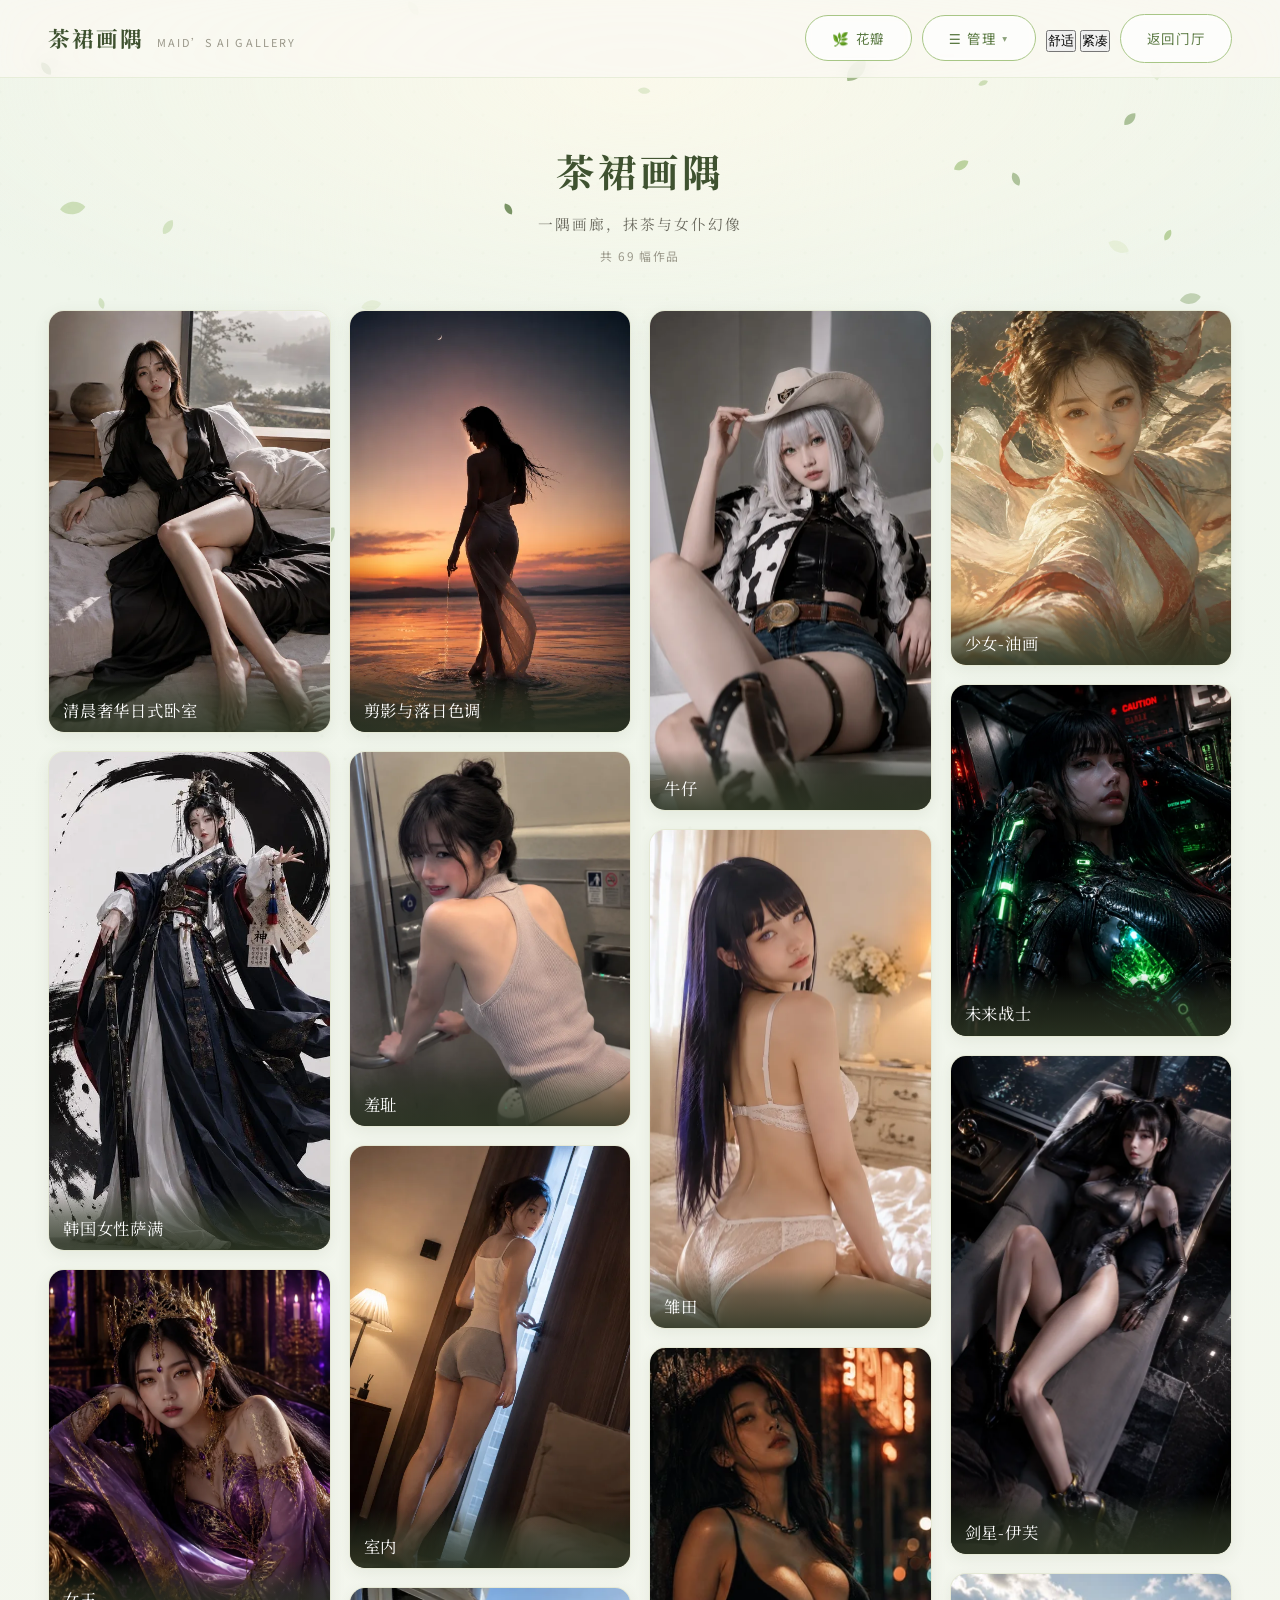
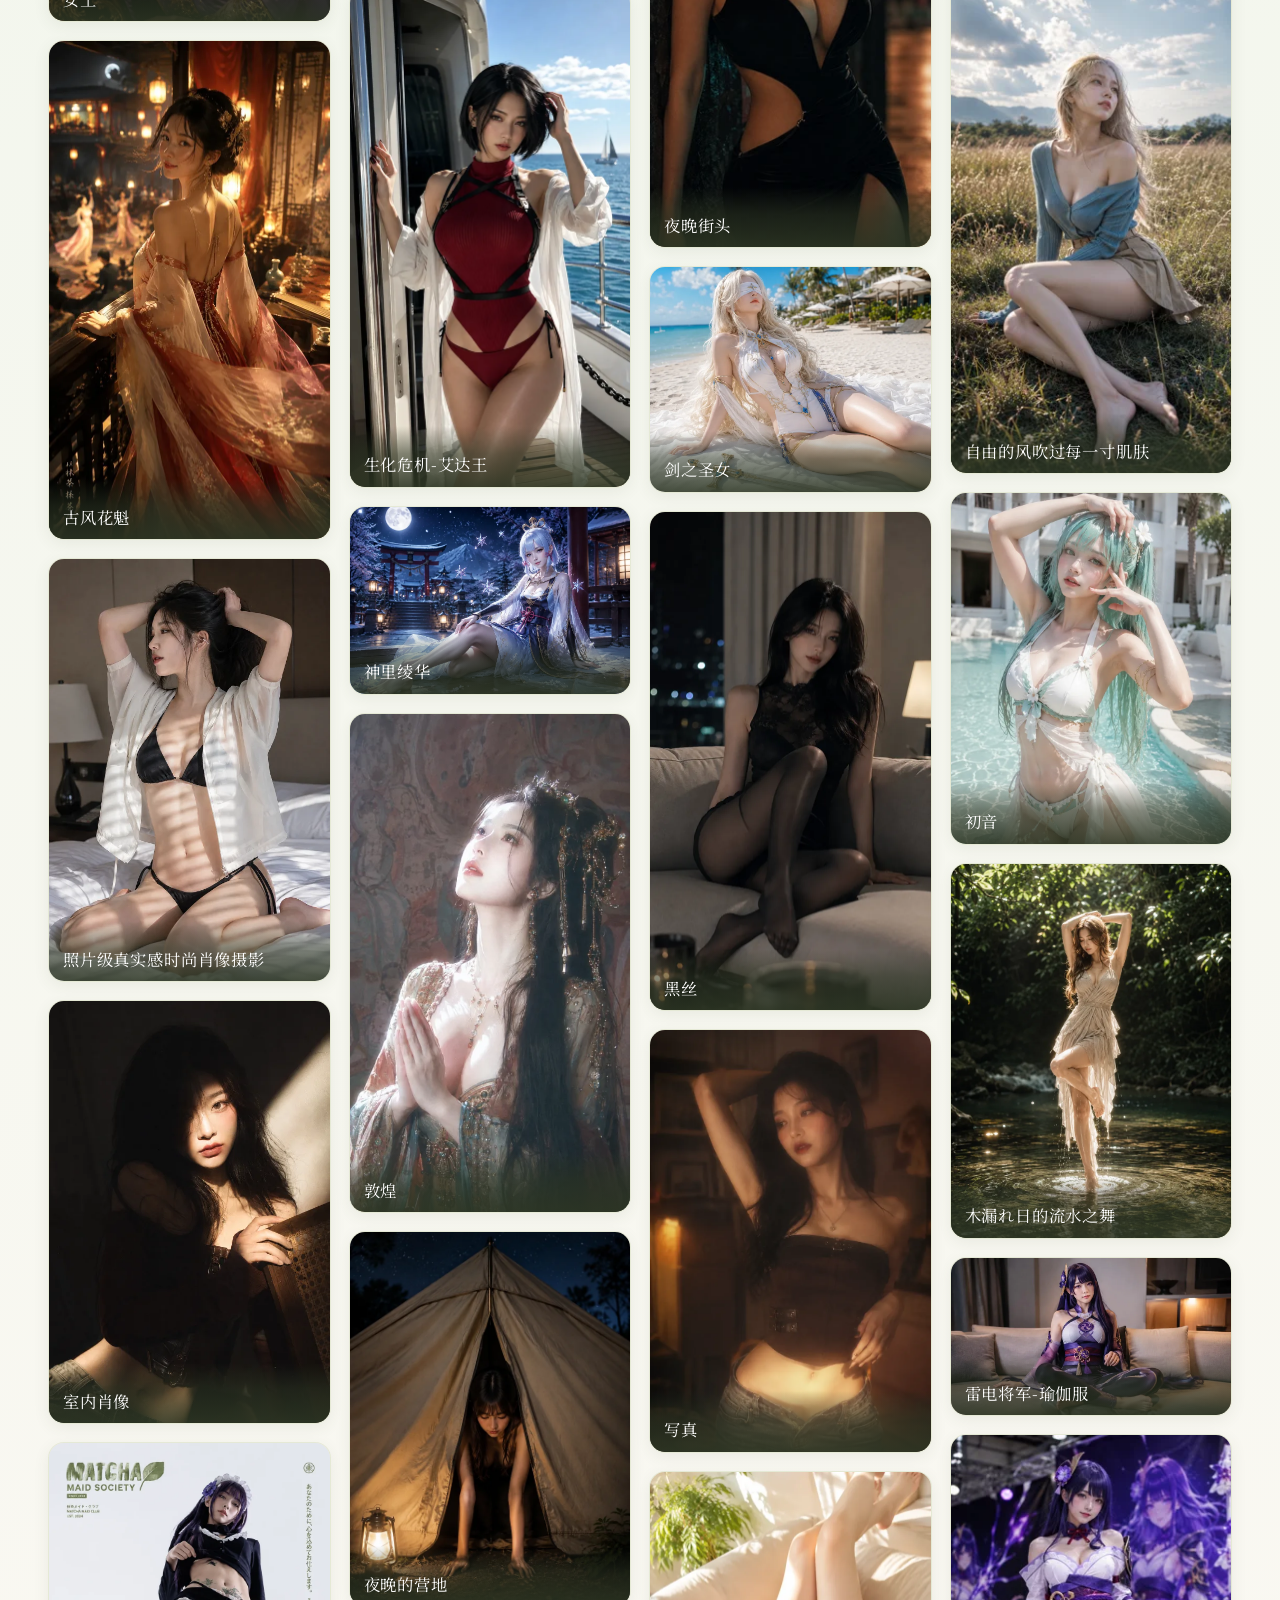
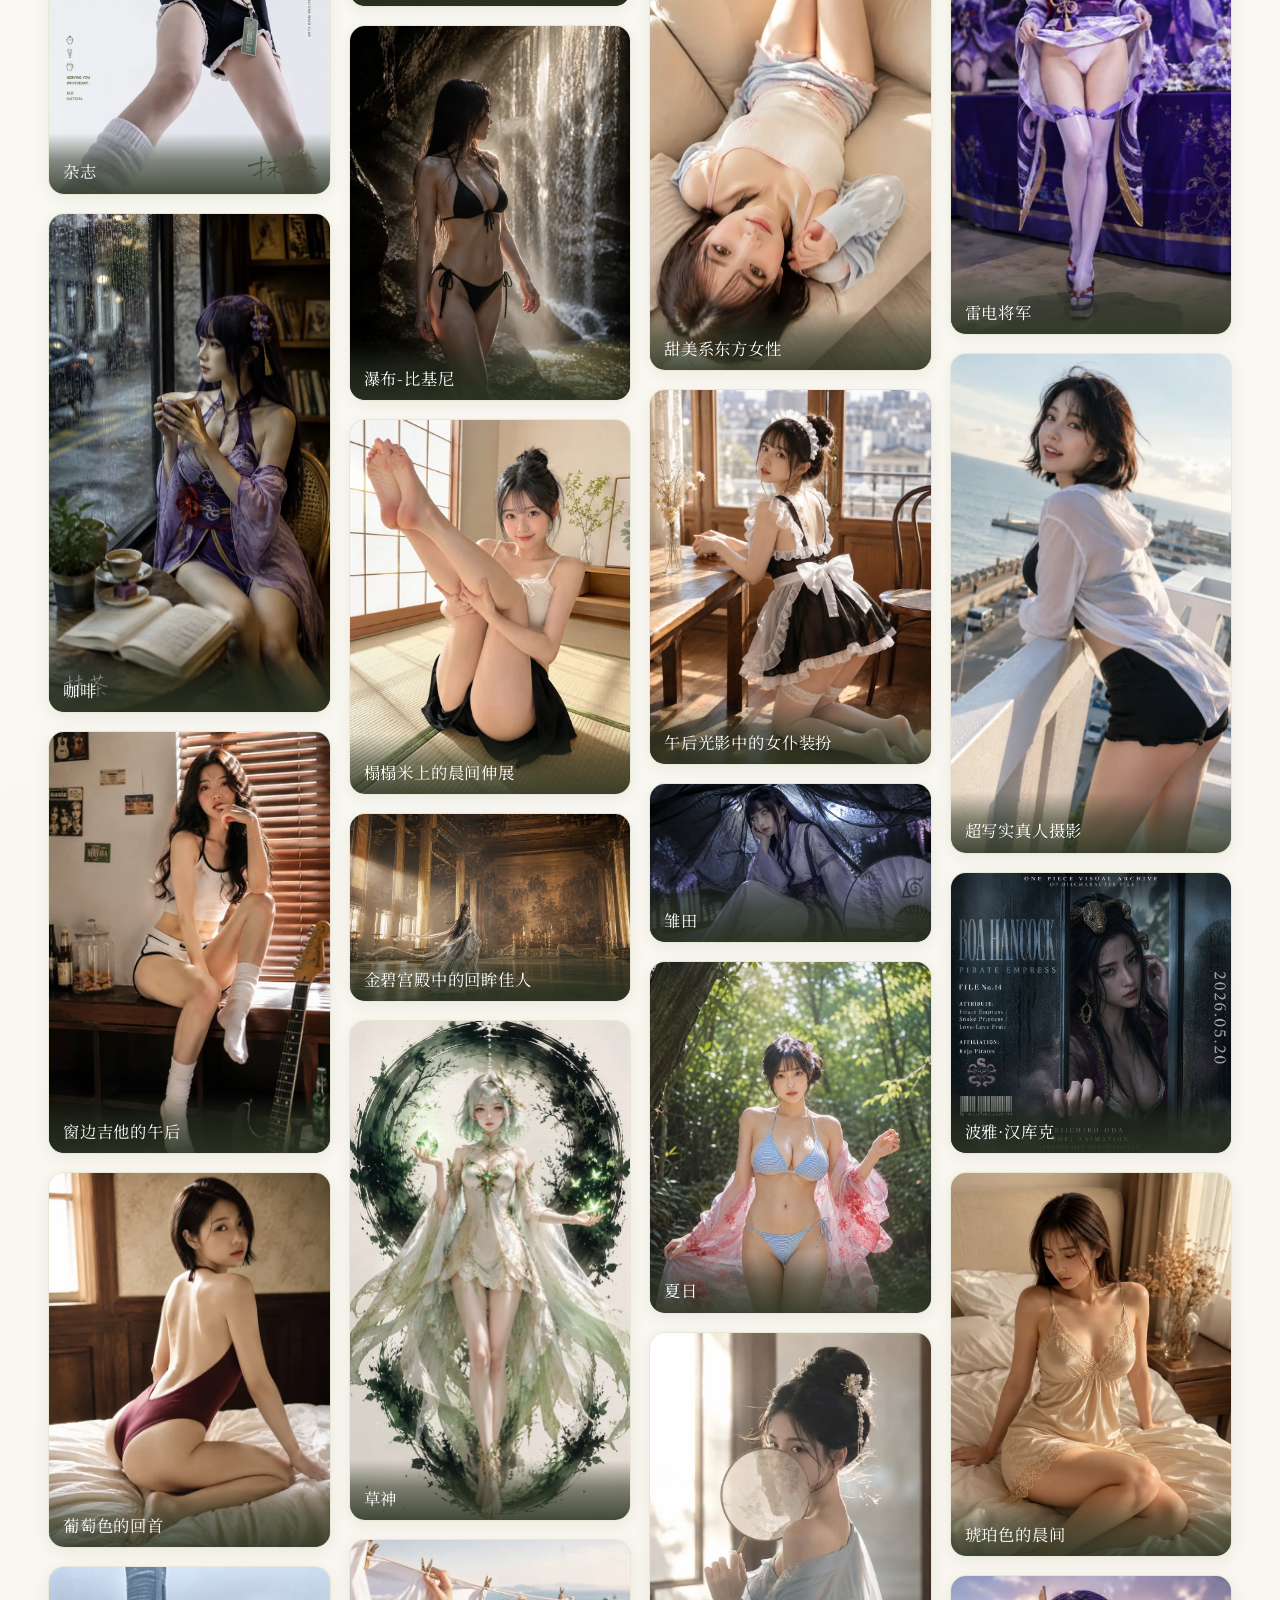
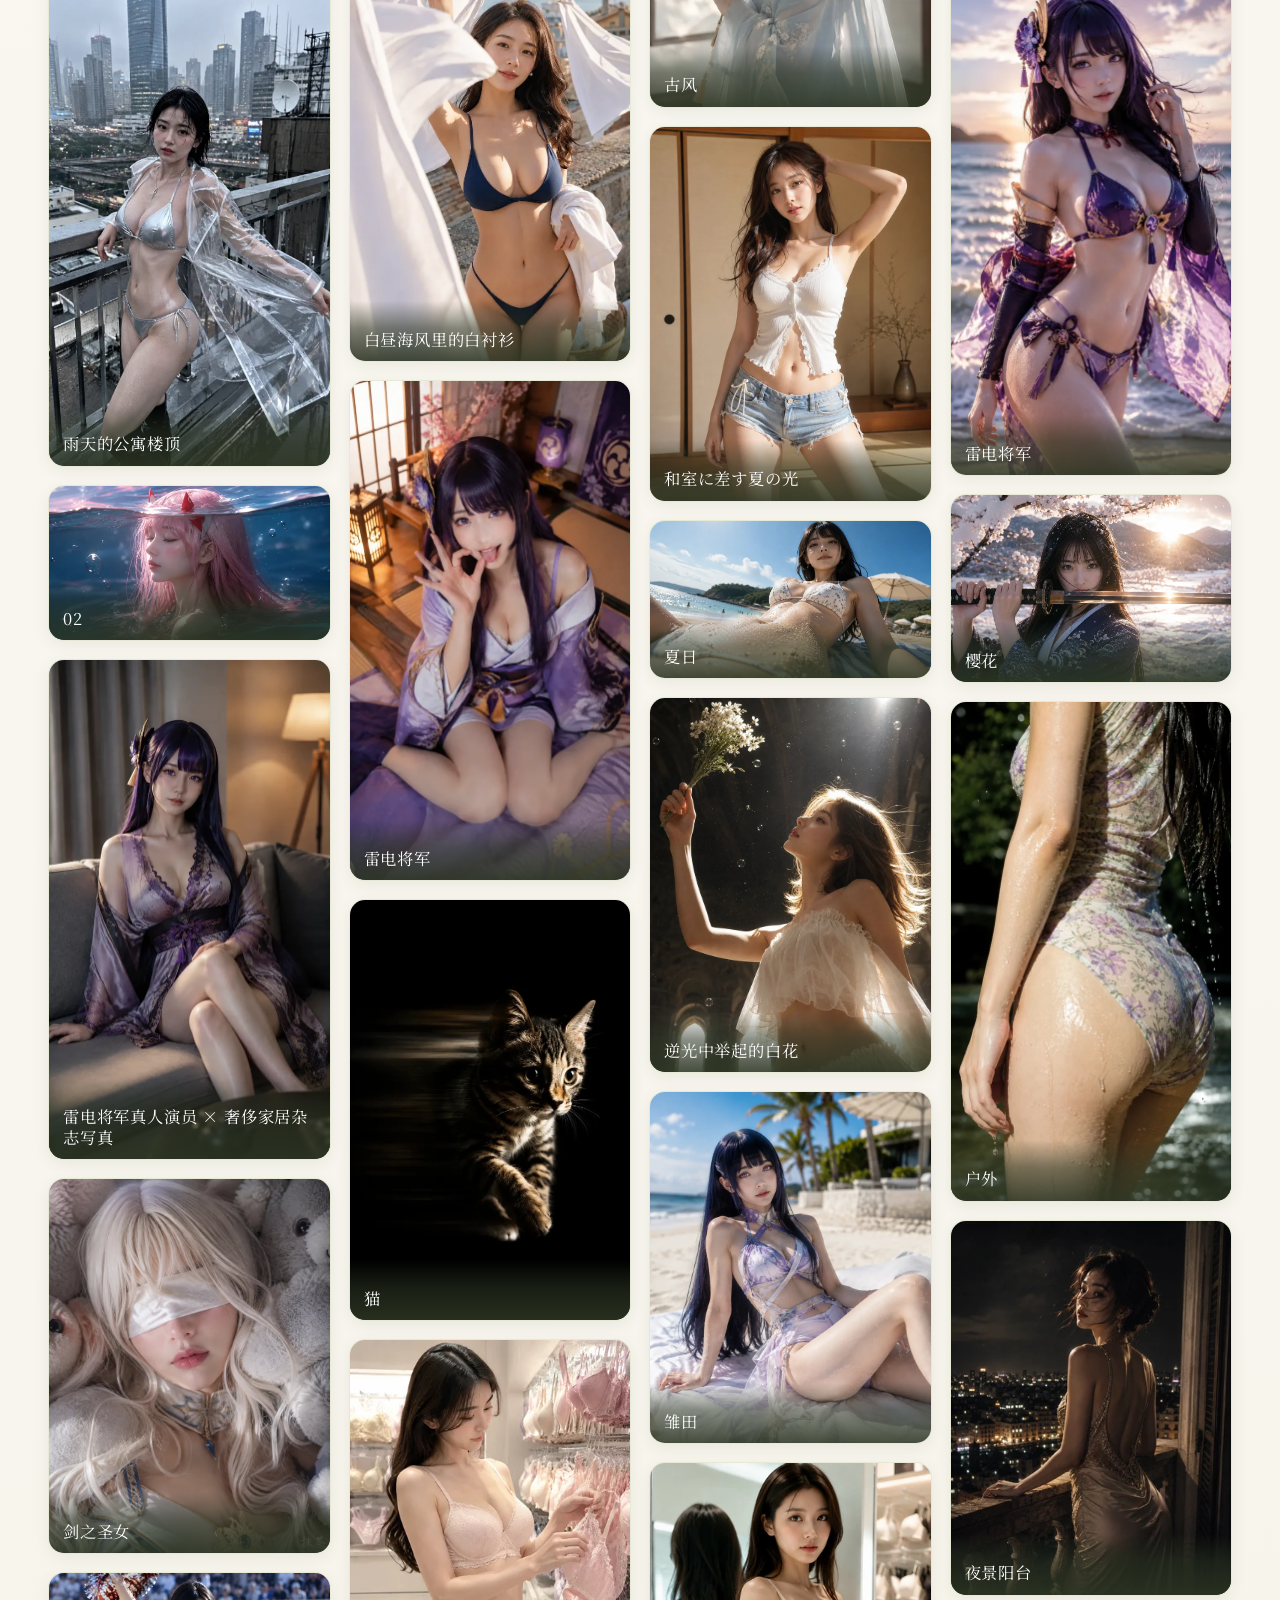
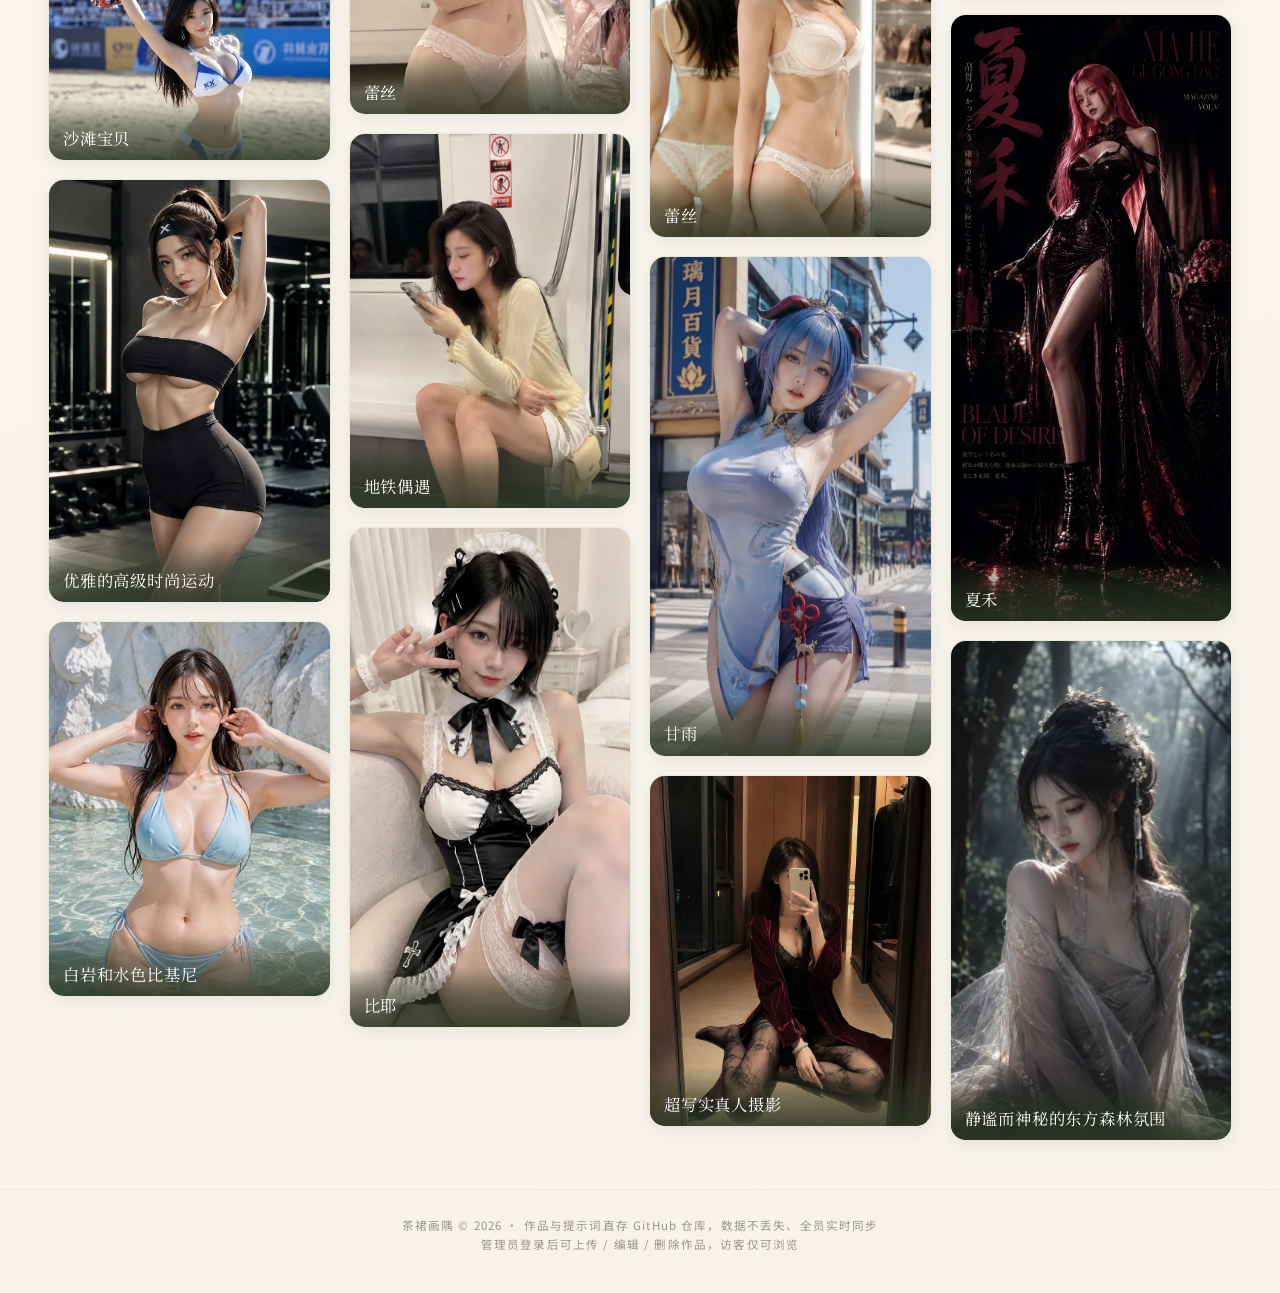
==== gallery.html @ 4305b163 "feat(gallery): add density toggle (cozy/compact) - presentational only, body.is-compact" ====
<!DOCTYPE html>
<html lang="zh-CN">
<head>
  <meta charset="UTF-8" />
  <meta name="viewport" content="width=device-width, initial-scale=1.0" />
  <title>画廊 · 茶裙画隅</title>
  <meta name="description" content="茶裙画隅画廊 —— 一隅画廊，抹茶与女仆幻像。" />
  <link rel="preconnect" href="https://fonts.googleapis.com" />
  <link rel="preconnect" href="https://fonts.gstatic.com" crossorigin />
  <link rel="preconnect" href="https://gcore.jsdelivr.net" crossorigin />
  <link href="https://fonts.googleapis.com/css2?family=Noto+Serif+SC:wght@500;700&family=Noto+Sans+SC:wght@400;500&display=swap" rel="stylesheet" />
  <link rel="stylesheet" href="https://cdn.jsdelivr.net/gh/wujieqimei/mopu-huanhui@main/css/style.css" onerror="this.onerror=null;this.href='css/style.css'" />
</head>
<body class="gallery">
  <!-- 背景与氛围层 -->
  <canvas id="bgPetals" class="bg-petals" aria-hidden="true"></canvas>
  <div class="bg-pattern" aria-hidden="true"></div>
  <div class="bg-glow" aria-hidden="true"></div>

  <!-- 顶栏 -->
  <header class="topbar">
    <a class="brand" href="index.html" aria-label="返回欢迎页">
      <span class="brand__mark">茶裙画隅</span>
      <span class="brand__sub">Maid&rsquo;s AI Gallery</span>
    </a>
    <nav class="topbar__actions">
      <button class="btn btn--outline" id="petalToggle" type="button" title="切换花瓣飘落动画">🌿 花瓣</button>
      <div class="mgmt">
        <button class="btn btn--outline mgmt__btn" id="mgmtToggle" type="button" aria-haspopup="true" aria-expanded="false">☰ 管理</button>
        <div class="mgmt__menu" id="mgmtMenu" hidden>
          <div class="auth">
            <button class="btn btn--outline" id="editToggle">✏️ 编辑</button>
            <button class="btn btn--outline" id="loginBtn" hidden>🔑 登录</button>
            <span class="user-chip" id="userChip" hidden>
              <span class="user-chip__dot"></span>👤 管理员
              <button class="btn btn--ghost" id="logoutBtn">退出</button>
            </span>
          </div>
          <button class="btn btn--outline" id="ghConfigBtn" hidden>⚙ 仓库</button>
          <button class="btn btn--outline" id="syncAllBtn" hidden title="把浏览器里有、仓库缺失的作品一键补同步">☁ 同步</button>
          <button class="btn btn--outline" id="exportBtn">⬇ 导出</button>
          <button class="btn btn--outline" id="importBtn">⬆ 导入</button>
          <input type="file" id="importFile" accept="application/json" hidden />
        </div>
      </div>
      <div class="density" id="densityToggle" role="group" aria-label="密度切换">
        <button type="button" class="density__btn is-active" data-d="cozy" aria-pressed="true">舒适</button>
        <button type="button" class="density__btn" data-d="compact" aria-pressed="false">紧凑</button>
      </div>
      <a class="btn btn--outline" href="index.html">返回门厅</a>
    </nav>
  </header>

  <!-- 头部 -->
  <section class="hero">
    <h1 class="hero__title">茶裙画隅</h1>
    <p class="hero__slogan">一隅画廊，抹茶与女仆<span id="dreamKey">幻</span>像</p>
    <p class="hero__meta" id="countMeta">共 0 幅作品</p>
  </section>

  <!-- 编辑模式：新增作品 -->
  <div class="add-bar" id="addBar">
    <button class="btn btn--outline" id="addBtn">＋ 新增作品</button>
  </div>

  <!-- 瀑布流 -->
  <main class="grid" id="grid" aria-live="polite"></main>

  <!-- 页脚 -->
  <footer class="foot">
    <p>茶裙画隅 &copy; 2026 · 作品与提示词直存 GitHub 仓库，数据不丢失、全员实时同步</p>
    <p>管理员登录后可上传 / 编辑 / 删除作品，访客仅可浏览</p>
  </footer>

  <!-- 灯箱（查看大图） -->
  <div class="lightbox" id="lightbox" aria-hidden="true" role="dialog" aria-modal="true">
    <div class="lightbox__panel" id="lightboxPanel">
      <button class="lightbox__close" id="lbClose" aria-label="关闭">&times;</button>
      <div class="lightbox__img"><img id="lbImg" src="" alt="" /></div>
      <div class="lightbox__info">
        <h2 class="lightbox__name" id="lbName"></h2>
        <div class="lightbox__row">
          <div class="lightbox__label">模型 / 来源</div>
          <div class="lightbox__value" id="lbModel"></div>
        </div>
        <div class="lightbox__actions">
          <button class="btn btn--outline" id="lbDownload">⬇ 下载图片</button>
          <button class="btn btn--outline" id="lbCopy">📋 复制提示词</button>
        </div>
        <div class="lightbox__row">
          <div class="lightbox__label">提示词 Prompt</div>
          <div class="lightbox__prompt" id="lbPrompt"></div>
        </div>
      </div>
    </div>
  </div>

  <!-- 编辑弹窗 -->
  <div class="editor" id="editor" aria-hidden="true" role="dialog" aria-modal="true">
    <div class="editor__panel">
      <button class="editor__close" id="editorClose" aria-label="关闭">&times;</button>
      <h2 class="editor__title" id="editorTitle">新增作品</h2>
      <form id="editorForm">
        <label class="editor__field">
          <span>作品图片</span>
          <input type="file" id="artFile" accept="image/*" />
        </label>
        <div class="editor__preview" id="artPreview"><span class="editor__ph">未选择图片</span></div>

        <label class="editor__field">
          <span>标题</span>
          <input type="text" id="artTitle" placeholder="例如：茶田晨雾" />
        </label>

        <label class="editor__field">
          <span>提示词 Prompt <i style="color:#d9534f">*</i> <small style="color:#999">（必填）</small></span>
          <textarea id="artPrompt" rows="4" placeholder="描述这张图的创作提示词…" required></textarea>
        </label>

        <label class="editor__field">
          <span>模型 / 来源</span>
          <input type="text" id="artModel" placeholder="例如：Midjourney v6" />
        </label>

        <div class="editor__actions">
          <button type="button" class="btn btn--outline" id="editorCancel">取消</button>
          <button type="submit" class="btn btn--primary" id="editorSave">保存</button>
        </div>
      </form>
    </div>
  </div>

  <!-- 登录弹窗 -->
  <div class="login" id="loginModal" aria-hidden="true" role="dialog" aria-modal="true">
    <div class="login__panel">
      <button class="login__close" id="loginClose" aria-label="关闭">&times;</button>
      <h2 class="login__title">管理员登录</h2>
      <p class="login__sub">登录后可管理作品（上传 / 编辑 / 删除）</p>
      <form id="loginForm">
        <label class="login__field">
          <span>密码</span>
          <input type="password" id="loginPwd" placeholder="请输入管理员密码" autocomplete="current-password" />
        </label>
        <p class="login__err" id="loginErr" hidden>密码错误，请重试</p>
        <div class="login__actions">
          <button type="button" class="btn btn--outline" id="loginCancel">取消</button>
          <button type="submit" class="btn btn--primary" id="loginSubmit">登录</button>
        </div>
      </form>
    </div>
  </div>

  <!-- 作品数据快照：以 <script> 注入全局变量，绕开沙箱对 fetch 的限制，也更稳健。
       defer：不阻塞首屏渲染——页面骨架先显示，脚本按序在 DOM 解析后执行。
       数据快照保持相对路径（github.io）以保证实时同步；css/main/bg 走 jsDelivr 加速，
       失败时 onerror 自动降级回相对路径。 -->
  <script src="data/artworks.js" defer></script>
  <script src="https://cdn.jsdelivr.net/gh/wujieqimei/mopu-huanhui@main/js/main.js" defer
          onerror="this.onerror=null;(function(){var s=document.createElement('script');s.src='js/main.js';document.body.appendChild(s);})();"></script>
  <script src="https://cdn.jsdelivr.net/gh/wujieqimei/mopu-huanhui@main/js/bg.js" defer
          onerror="this.onerror=null;(function(){var s=document.createElement('script');s.src='js/bg.js';document.body.appendChild(s);})();"></script>

  <!-- 顶栏「☰ 管理」下拉：与加载/同步链路解耦，独立开关 -->
  <script>
  (function () {
    var btn = document.getElementById("mgmtToggle");
    var menu = document.getElementById("mgmtMenu");
    if (!btn || !menu) return;
    function close() { menu.hidden = true; btn.setAttribute("aria-expanded", "false"); }
    btn.addEventListener("click", function (e) {
      e.stopPropagation();
      menu.hidden = !menu.hidden;
      btn.setAttribute("aria-expanded", String(!menu.hidden));
    });
    document.addEventListener("click", function (e) {
      if (!menu.hidden && !menu.contains(e.target) && e.target !== btn) close();
    });
    document.addEventListener("keydown", function (e) { if (e.key === "Escape") close(); });
  })();

  /* 密度切换：与加载/同步链路解耦，独立开关，偏好存 localStorage */
  (function () {
    var KEY = "mopu_density";
    var wrap = document.getElementById("densityToggle");
    if (!wrap) return;
    var btns = wrap.querySelectorAll(".density__btn");
    function apply(mode) {
      var compact = mode === "compact";
      document.body.classList.toggle("is-compact", compact);
      Array.prototype.forEach.call(btns, function (b) {
        var on = b.dataset.d === mode;
        b.classList.toggle("is-active", on);
        b.setAttribute("aria-pressed", String(on));
      });
    }
    apply(localStorage.getItem(KEY) || "cozy");
    wrap.addEventListener("click", function (e) {
      var b = e.target.closest(".density__btn"); if (!b) return;
      apply(b.dataset.d);
      try { localStorage.setItem(KEY, b.dataset.d); } catch (e) {}
    });
  })();
  </script>
</body>
</html>
---- css/style.css ----
/* =========================================================
   茶裙画隅 · 极简日式留白风（复刻参考图）
   抹茶绿 / 奶白 / 大量留白 / 柔和圆角 / 无多余装饰
   ========================================================= */

:root {
  --matcha-900: #3f5230;
  --matcha-700: #5b7a43;
  --matcha-500: #7a9b5e;
  --matcha-300: #a8c686;
  --matcha-100: #d9e6c3;

  --cream-50: #faf6ec;
  --cream-100: #f5f0e1;

  --ink: #35362c;
  --ink-soft: #6b6a5f;
  --ink-faint: #9a988a;

  --r-sm: 10px;
  --r-md: 16px;
  --r-lg: 24px;
  --r-pill: 999px;

  --shadow-sm: 0 4px 16px rgba(63,82,48,0.08);
  --shadow-md: 0 8px 28px rgba(63,82,48,0.12);
  --shadow-lg: 0 16px 44px rgba(63,82,48,0.18);

  --font-serif: "Noto Serif SC", "Songti SC", "STSong", "SimSun", serif;
  --font-sans: "Noto Sans SC", "PingFang SC", "Microsoft YaHei", system-ui, sans-serif;
}

* { box-sizing: border-box; margin: 0; padding: 0; }

/* hidden 属性必须始终生效：避免被 .btn / .user-chip 等的 display 覆盖 */
[hidden] { display: none !important; }

html { scroll-behavior: smooth; }

body {
  font-family: var(--font-sans);
  color: var(--ink);
  -webkit-font-smoothing: antialiased;
  line-height: 1.7;
}

/* ==================== 通用按钮 ==================== */
.btn {
  font-family: var(--font-sans);
  font-size: 0.84rem;
  letter-spacing: 0.12em;
  padding: 12px 26px;
  border-radius: var(--r-pill);
  cursor: pointer;
  text-decoration: none;
  display: inline-flex;
  align-items: center;
  justify-content: center;
  transition: transform .25s ease, box-shadow .25s ease, background .25s ease;
  white-space: nowrap;
}
.btn:hover { transform: translateY(-2px); }

.btn--primary {
  background: var(--matcha-700);
  color: #fff;
  border: 1.5px solid var(--matcha-700);
  box-shadow: var(--shadow-sm);
}
.btn--primary:hover { background: var(--matcha-900); border-color: var(--matcha-900); box-shadow: var(--shadow-md); }

.btn--outline {
  background: rgba(255,255,255,0.72);
  color: var(--matcha-700);
  border: 1.5px solid var(--matcha-300);
  backdrop-filter: blur(4px);
}
.btn--outline:hover {
  background: #fff;
  border-color: var(--matcha-500);
  box-shadow: var(--shadow-md);
}

/* ==================== 登录入口 / 管理员态 ==================== */
.auth { display: inline-flex; align-items: center; gap: 10px; }

/* 欢迎页右上角固定定位 */
.welcome-auth {
  position: fixed; top: 18px; right: 20px; z-index: 30;
}

/* 管理员身份标识 */
.user-chip {
  display: inline-flex; align-items: center; gap: 8px;
  font-size: 0.8rem; letter-spacing: 0.08em; color: var(--matcha-900);
  background: rgba(168,198,134,0.18);
  border: 1px solid rgba(168,198,134,0.4);
  padding: 7px 10px 7px 14px; border-radius: var(--r-pill);
}
.user-chip__dot {
  width: 7px; height: 7px; border-radius: 50%;
  background: var(--matcha-500);
  box-shadow: 0 0 0 3px rgba(122,155,94,0.2);
}
.btn--ghost {
  background: transparent; color: var(--matcha-700);
  border: none; padding: 4px 9px; font-size: 0.74rem; letter-spacing: 0.08em;
}
.btn--ghost:hover { background: rgba(122,155,94,0.12); transform: none; box-shadow: none; }

/* 登录弹窗 */
.login {
  position: fixed; inset: 0; z-index: 90;
  display: none; align-items: center; justify-content: center;
  padding: 4vh 4vw;
  background: rgba(40, 44, 34, 0.6);
  backdrop-filter: blur(6px);
}
.login.is-open { display: flex; animation: lbIn .28s ease; }
.login__panel {
  position: relative; width: 100%; max-width: 380px;
  background: var(--cream-50); border-radius: var(--r-lg);
  border: 1px solid rgba(168,198,134,0.25); box-shadow: var(--shadow-lg);
  padding: 30px 28px 30px;
}
.login__close {
  position: absolute; top: 14px; right: 14px;
  width: 34px; height: 34px; border-radius: 50%;
  border: 1px solid rgba(168,198,134,0.28);
  background: rgba(250,248,242,0.95);
  color: var(--matcha-900); font-size: 1.1rem;
  cursor: pointer; line-height: 1;
  transition: transform .25s ease, background .25s ease;
}
.login__close:hover { transform: rotate(90deg); background: #fff; }
.login__title { font-family: var(--font-serif); font-size: 1.4rem; color: var(--matcha-900); letter-spacing: 0.06em; }
.login__sub { margin-top: 6px; font-size: 0.78rem; color: var(--ink-faint); letter-spacing: 0.06em; }
.login__field { display: block; margin-top: 18px; }
.login__field > span { display: block; font-size: 0.72rem; letter-spacing: 0.14em; color: var(--ink-soft); margin-bottom: 6px; }
.login__field input[type="password"] {
  width: 100%; padding: 11px 13px;
  font-family: var(--font-sans); font-size: 0.92rem;
  color: var(--ink); background: #fff;
  border: 1px solid rgba(168,198,134,0.4); border-radius: var(--r-sm);
  transition: border-color .2s ease, box-shadow .2s ease;
}
.login__field input:focus { outline: none; border-color: var(--matcha-500); box-shadow: 0 0 0 3px rgba(122,155,94,0.15); }
.login__err { margin-top: 10px; font-size: 0.76rem; color: #c0573f; letter-spacing: 0.05em; }
.login__actions { display: flex; justify-content: flex-end; gap: 10px; margin-top: 18px; }

/* ==================== 欢迎页 ==================== */
.welcome-page {
  min-height: 100vh;
  display: flex;
  align-items: center;
  justify-content: center;
  background:
    linear-gradient(175deg,
      #eef5ea 0%,
      #f4f7ef 28%,
      #faf8f2 55%,
      #f6f3ea 100%
    );
  cursor: pointer;
}

.splash {
  width: 100%;
  max-width: 700px;
  padding: 40px 24px 72px;
  text-align: center;
}

.splash__nav {
  font-size: 0.78rem;
  letter-spacing: 0.16em;
  color: var(--ink-faint);
  margin-bottom: clamp(52px, 14vh, 110px);
}

.splash__title {
  font-family: var(--font-serif);
  font-weight: 700;
  font-size: clamp(2.8rem, 11vw, 5.4rem);
  line-height: 1.15;
  letter-spacing: 0.14em;
  color: var(--ink);
}

.splash__slogan {
  margin-top: 20px;
  font-family: var(--font-serif);
  font-size: clamp(0.92rem, 2.6vw, 1.22rem);
  color: var(--matcha-700);
  letter-spacing: 0.18em;
}

.splash__hint {
  margin-top: 36px;
  font-size: 0.74rem;
  letter-spacing: 0.12em;
  color: var(--ink-faint);
  line-height: 1.9;
}

/* 欢迎页 · 女仆立绘（标题两侧） */
.splash__body {
  display: flex;
  align-items: center;
  justify-content: center;
  gap: clamp(8px, 2vw, 20px);
}
.splash__text { flex-shrink: 0; }

.splash__maid {
  height: clamp(140px, 22vh, 280px);
  width: auto;
  opacity: 0.88;
  animation: maidFloat 4.5s ease-in-out infinite;
  will-change: transform;
  pointer-events: none;
}
.splash__maid--left  { mix-blend-mode: multiply; animation-delay: 0s; }
.splash__maid--right { animation-delay: -2.25s; opacity: 1; }

@keyframes maidFloat {
  0%, 100% { transform: translateY(0) scale(1); }
  50%      { transform: translateY(-10px) scale(1.01); }
}

@media (max-width: 640px) {
  .splash__maid { height: clamp(90px, 16vh, 160px); opacity: 0.7; }
}
@media (max-width: 420px) {
  .splash__maid { display: none; }
}

.splash__scroll-hint {
  position: absolute;
  bottom: 26px;
  left: 50%;
  transform: translateX(-50%);
}
.scroll-arrow {
  display: block;
  width: 18px; height: 18px;
  border-right: 1.5px solid var(--ink-faint);
  border-bottom: 1.5px solid var(--ink-faint);
  transform: rotate(45deg);
  opacity: 0.45;
  animation: bounceDown 2.2s ease-in-out infinite;
}
@keyframes bounceDown {
  0%, 100% { transform: rotate(45deg) translate(0, 0); opacity: 0.45; }
  50%      { transform: rotate(45deg) translate(4px, 4px); opacity: 0.2; }
}


/* ==================== 画廊页 ==================== */
.gallery {
  min-height: 100vh;
  background:
    linear-gradient(175deg,
      #eef5ea 0%,
      #faf8f2 45%,
      #f6f3ea 100%
    );
}

.topbar {
  position: sticky; top: 0; z-index: 20;
  display: flex; align-items: center; justify-content: space-between;
  gap: 16px;
  padding: 14px clamp(16px, 4vw, 48px);
  background: rgba(250, 248, 242, 0.86);
  backdrop-filter: blur(10px);
  border-bottom: 1px solid rgba(168,198,134,0.22);
}
.brand { display: flex; align-items: baseline; gap: 12px; text-decoration: none; color: inherit; }
.brand__mark {
  font-family: var(--font-serif); font-weight: 700;
  font-size: 1.35rem; letter-spacing: 0.1em; color: var(--matcha-900);
}
.brand__sub { font-size: 0.68rem; letter-spacing: 0.2em; color: var(--ink-faint); text-transform: uppercase; }

.topbar__actions { display: flex; align-items: center; gap: 10px; }

/* 管理下拉：把低频管理动作收进 ☰ 管理，顶栏常驻仅留 花瓣 / 管理 / 返回门厅 */
.mgmt { position: relative; }
.mgmt__btn::after { content: "▾"; margin-left: 6px; font-size: 0.72em; opacity: 0.7; }
.mgmt__menu {
  position: absolute; top: calc(100% + 10px); right: 0;
  min-width: 172px;
  display: flex; flex-direction: column; align-items: stretch; gap: 8px;
  padding: 12px;
  background: rgba(250,248,242,0.97);
  -webkit-backdrop-filter: blur(12px); backdrop-filter: blur(12px);
  border: 1px solid rgba(168,198,134,0.30);
  border-radius: var(--r-md);
  box-shadow: var(--shadow-lg);
  z-index: 30;
}
.mgmt__menu .auth { display: flex; flex-direction: column; align-items: stretch; gap: 8px; }
.mgmt__menu .btn { width: 100%; justify-content: center; }
@media (max-width: 520px) { .mgmt__menu { right: auto; left: 0; } }

.hero {
  text-align: center;
  padding: clamp(30px, 6vw, 60px) 20px clamp(16px, 3vw, 30px);
}
.hero__title {
  font-family: var(--font-serif); font-weight: 700;
  font-size: clamp(1.5rem, 4.5vw, 2.4rem);
  color: var(--matcha-900);
  letter-spacing: 0.1em;
}
.hero__title .accent { color: var(--matcha-700); -webkit-text-fill-color: initial; background: none; }
.hero__slogan {
  margin-top: 8px;
  color: var(--ink-soft);
  letter-spacing: 0.14em;
  font-family: var(--font-serif);
  font-size: 0.92rem;
}
.hero__meta {
  margin-top: 10px;
  font-size: 0.74rem;
  color: var(--ink-faint);
  letter-spacing: 0.12em;
}

/* 新增作品条（仅编辑模式显示） */
.add-bar {
  display: none;
  justify-content: center;
  padding: 4px 20px 18px;
}
body.is-editing .add-bar { display: flex; }

/* 瀑布流（原始排版：竖向多列，卡片按原图比例高低错落，整页竖向滚动） */
.grid {
  column-count: 4;
  column-gap: 18px;
  padding: 14px clamp(16px, 4vw, 48px) 48px;
}
@media (max-width: 1200px) { .grid { column-count: 3; } }
@media (max-width: 820px)  { .grid { column-count: 2; } }
@media (max-width: 520px)  { .grid { column-count: 1; } }

.card {
  position: relative;
  display: block;
  width: 100%;
  margin: 0 0 18px;
  break-inside: avoid;
  -webkit-column-break-inside: avoid;
  border-radius: var(--r-md);
  overflow: hidden;
  background: #f3f0e6;
  box-shadow: var(--shadow-sm);
  border: 1px solid rgba(168,198,134,0.18);
  cursor: pointer;
  transition: transform .38s cubic-bezier(.2,.8,.2,1), box-shadow .38s ease;
  animation: cardIn .55s ease both;
}
@keyframes cardIn { from { opacity: 0; transform: translateY(14px); } to { opacity: 1; transform: translateY(0); } }
.card:hover { transform: translateY(-7px); box-shadow: 0 22px 46px rgba(47,93,58,0.32); }
.card__img { width: 100%; height: auto; display: block; transition: transform .45s cubic-bezier(.2,.8,.2,1); }
.card:hover .card__img { transform: scale(1.06); }
/* 悬停聚光层（#3）：柔和光斑跟随光标——中心提亮 + 外圈轻微压暗，形成清晰可读的"聚光"感；
   改用 normal 混合（去掉 soft-light），保证在浅色/米白图上也清晰可见 */
.card__media { position: relative; overflow: hidden; }
.card__spot {
  position: absolute; inset: 0; pointer-events: none; opacity: 0;
  background:
    radial-gradient(190px circle at var(--mx,50%) var(--my,50%), rgba(255,255,255,0.40), rgba(255,255,255,0) 58%),
    radial-gradient(440px circle at var(--mx,50%) var(--my,50%), rgba(0,0,0,0) 60%, rgba(18,32,20,0.26) 100%);
  transition: opacity .3s ease;
}
.card:hover .card__spot { opacity: 1; }
/* 常驻标题条（B）：底部抹茶渐变条常显作品名，悬停上浮展开提示词；已去除模型小标签 */
.card__cap {
  position: absolute; left: 0; right: 0; bottom: 0;
  padding: 28px 14px 11px;
  background: linear-gradient(0deg, rgba(45,54,36,0.88) 0%, rgba(45,54,36,0.55) 55%, rgba(45,54,36,0) 100%);
  pointer-events: none;
}
.card__title {
  font-family: var(--font-serif); color: #fff;
  font-size: 1.02rem; letter-spacing: 0.05em; line-height: 1.3;
}
.card__prompt {
  margin-top: 0;
  color: rgba(255,255,255,0.84);
  font-size: 0.74rem; line-height: 1.55;
  max-height: 0; opacity: 0; overflow: hidden;
  display: -webkit-box; -webkit-line-clamp: 4; -webkit-box-orient: vertical;
  transition: max-height .38s ease, opacity .3s ease, margin-top .3s ease;
}
.card:hover .card__prompt { max-height: 6em; opacity: 1; margin-top: 6px; }

/* 卡片上的编辑 / 删除按钮（仅编辑模式显示） */
.card__tools {
  position: absolute;
  top: 10px; right: 10px;
  display: none;
  gap: 8px;
  z-index: 4;
}
body.is-editing .card__tools { display: flex; }
.card__tool {
  width: 34px; height: 34px;
  border: none; border-radius: 50%;
  background: rgba(250,248,242,0.94);
  color: var(--matcha-900);
  font-size: 0.95rem; line-height: 1;
  cursor: pointer;
  display: flex; align-items: center; justify-content: center;
  box-shadow: var(--shadow-sm);
  transition: transform .2s ease, background .2s ease;
}
.card__tool:hover { transform: scale(1.1); background: #fff; }
.card__tool--del:hover { background: #f4dcd6; }

/* ==================== 灯箱（查看大图） ==================== */
.lightbox {
  position: fixed; inset: 0; z-index: 60;
  display: none; align-items: center; justify-content: center;
  padding: 4vh 4vw;
  background: rgba(40, 44, 34, 0.76);
  backdrop-filter: blur(8px);
}
.lightbox.is-open { display: flex; animation: lbIn .28s ease; }
@keyframes lbIn { from { opacity: 0; } to { opacity: 1; } }

.lightbox__panel {
  position: relative;
  display: flex; gap: 0;
  max-width: 980px; width: 100%;
  max-height: 92vh;
  background: var(--cream-50);
  border-radius: var(--r-lg);
  overflow: hidden;
  box-shadow: var(--shadow-lg);
  border: 1px solid rgba(168,198,134,0.25);
}
@media (max-width: 760px) { .lightbox__panel { flex-direction: column; overflow-y: auto; } }

.lightbox__img {
  flex: 1 1 56%;
  background: #2c2f24;
  display: flex; align-items: center; justify-content: center;
}
.lightbox__img img { width: 100%; height: 100%; object-fit: contain; max-height: 92vh; }

.lightbox__info {
  flex: 1 1 44%;
  padding: 26px 26px 30px;
  overflow-y: auto;
}
.lightbox__name {
  font-family: var(--font-serif);
  font-size: 1.52rem;
  color: var(--matcha-900);
  letter-spacing: 0.06em;
}
.lightbox__row { margin-top: 13px; }
.lightbox__label { font-size: 0.68rem; letter-spacing: 0.2em; color: var(--ink-faint); text-transform: uppercase; }
.lightbox__value { margin-top: 4px; color: var(--ink-soft); font-size: 0.88rem; }
.lightbox__prompt {
  margin-top: 6px;
  color: var(--ink);
  font-size: 0.88rem; line-height: 1.7;
  background: rgba(168,198,134,0.13);
  border-left: 3px solid var(--matcha-500);
  padding: 11px 13px;
  border-radius: 0 var(--r-sm) var(--r-sm) 0;
}
.lightbox__close {
  position: absolute; top: 13px; right: 14px; z-index: 2;
  width: 36px; height: 36px; border-radius: 50%;
  border: 1px solid rgba(168,198,134,0.28);
  background: rgba(250,248,242,0.95);
  color: var(--matcha-900);
  font-size: 1.15rem;
  cursor: pointer; line-height: 1;
  transition: transform .25s ease, background .25s ease;
}
.lightbox__close:hover { transform: rotate(90deg); background: #fff; }

/* 灯箱操作栏：下载图片 / 复制提示词 */
.lightbox__actions {
  display: flex; flex-wrap: wrap; gap: 10px;
  margin-top: 18px;
}
.lightbox__actions .btn { font-size: 0.84rem; padding: 9px 16px; }
.lightbox__actions .btn.is-done {
  border-color: var(--matcha-500);
  color: var(--matcha-700);
  background: rgba(168,198,134,0.16);
}

/* ==================== 编辑弹窗 ==================== */
.editor {
  position: fixed; inset: 0; z-index: 80;
  display: none; align-items: center; justify-content: center;
  padding: 4vh 4vw;
  background: rgba(40, 44, 34, 0.6);
  backdrop-filter: blur(6px);
}
.editor.is-open { display: flex; animation: lbIn .28s ease; }

.editor__panel {
  position: relative;
  width: 100%; max-width: 480px;
  max-height: 92vh; overflow-y: auto;
  background: var(--cream-50);
  border-radius: var(--r-lg);
  border: 1px solid rgba(168,198,134,0.25);
  box-shadow: var(--shadow-lg);
  padding: 30px 28px 32px;
}
.editor__close {
  position: absolute; top: 14px; right: 14px;
  width: 34px; height: 34px; border-radius: 50%;
  border: 1px solid rgba(168,198,134,0.28);
  background: rgba(250,248,242,0.95);
  color: var(--matcha-900); font-size: 1.1rem;
  cursor: pointer; line-height: 1;
  transition: transform .25s ease, background .25s ease;
}
.editor__close:hover { transform: rotate(90deg); background: #fff; }

.editor__title {
  font-family: var(--font-serif);
  font-size: 1.4rem; color: var(--matcha-900);
  letter-spacing: 0.06em; margin-bottom: 18px;
}

.editor__field { display: block; margin-bottom: 14px; }
.editor__field > span {
  display: block;
  font-size: 0.72rem; letter-spacing: 0.14em;
  color: var(--ink-soft); margin-bottom: 6px;
}
.editor__field input[type="text"],
.editor__field textarea {
  width: 100%;
  padding: 10px 12px;
  font-family: var(--font-sans); font-size: 0.9rem;
  color: var(--ink);
  background: #fff;
  border: 1px solid rgba(168,198,134,0.4);
  border-radius: var(--r-sm);
  transition: border-color .2s ease, box-shadow .2s ease;
}
.editor__field input[type="file"] {
  width: 100%; font-size: 0.8rem; color: var(--ink-soft);
}
.editor__field textarea { resize: vertical; line-height: 1.6; }
.editor__field input:focus,
.editor__field textarea:focus {
  outline: none;
  border-color: var(--matcha-500);
  box-shadow: 0 0 0 3px rgba(122,155,94,0.15);
}

.editor__preview {
  margin-bottom: 16px;
}
.editor__preview img {
  width: 100%; max-height: 200px; object-fit: contain;
  border-radius: var(--r-sm);
  border: 1px solid rgba(168,198,134,0.3);
  background: #2c2f24;
}
.editor__ph {
  display: block; padding: 22px; text-align: center;
  font-size: 0.78rem; color: var(--ink-faint);
  border: 1px dashed rgba(168,198,134,0.5);
  border-radius: var(--r-sm);
}

.editor__actions {
  display: flex; justify-content: flex-end; gap: 10px;
  margin-top: 6px;
}

/* ==================== 页脚 ==================== */
.foot {
  text-align: center;
  padding: 26px 20px 38px;
  color: var(--ink-faint);
  font-size: 0.72rem;
  letter-spacing: 0.1em;
  border-top: 1px solid rgba(168,198,134,0.18);
}

/* ==================== 载入 ==================== */
body.gallery { animation: pageIn .5s ease both; }
@keyframes pageIn { from { opacity: 0; } to { opacity: 1; } }


/* =========================================================
   背景与氛围层（茶裙画隅 · 方向①）
   ========================================================= */

/* 保证内容始终在背景层之上（花瓣画布 z-index:1，纹样/光晕 z-index:0） */
.hero, .grid, .foot, .add-bar, .splash { position: relative; z-index: 2; }

/* 飘落花瓣画布 */
.bg-petals {
  position: fixed; inset: 0; z-index: 1;
  pointer-events: none;
}

/* 和风涟漪纹样（极淡双排圆点 + 茶水涟漪感） */
.bg-pattern {
  position: fixed; inset: 0; z-index: 0;
  pointer-events: none;
  opacity: 0.55;
  background-image:
    radial-gradient(circle at center, rgba(122,155,94,0.05) 0 1.2px, transparent 2px),
    radial-gradient(circle at center, rgba(122,155,94,0.045) 0 1.2px, transparent 2px);
  background-size: 46px 46px, 46px 46px;
  background-position: 0 0, 23px 23px;
  transition: transform .4s ease-out;
  will-change: transform;
}

/* 顶部柔光晕（纸窗透光） */
.bg-glow {
  position: fixed;
  top: -22%; left: 50%;
  width: 120vw; height: 62vh;
  transform: translateX(-50%);
  z-index: 0;
  pointer-events: none;
  background: radial-gradient(ellipse at center,
    rgba(255,250,235,0.72) 0%,
    rgba(255,250,235,0.30) 42%,
    rgba(255,250,235,0) 72%);
  transition: transform .5s ease-out;
  will-change: transform;
}

/* 欢迎页「推开画阁之门」晕开帷幕 */
.curtain {
  position: fixed; inset: 0; z-index: 100;
  pointer-events: none;
  opacity: 0;
  background: radial-gradient(circle at var(--cx, 50%) var(--cy, 50%),
    #faf8f2 0%, #d9e6c3 38%, #7a9b5e 100%);
  clip-path: circle(0% at var(--cx, 50%) var(--cy, 50%));
}
.curtain.is-open {
  opacity: 1;
  clip-path: circle(150% at var(--cx, 50%) var(--cy, 50%));
  transition: clip-path .74s cubic-bezier(.7,0,.25,1), opacity .35s ease;
}

/* 欢迎页底部花瓣开关（低调小字） */
.petal-toggle-text {
  position: fixed; bottom: 20px; left: 50%;
  transform: translateX(-50%);
  z-index: 30;
  font-family: var(--font-sans);
  font-size: 0.72rem; letter-spacing: 0.12em;
  color: var(--matcha-700);
  background: rgba(250,248,242,0.6);
  border: 1px solid rgba(168,198,134,0.4);
  border-radius: var(--r-pill);
  padding: 7px 16px; cursor: pointer;
  backdrop-filter: blur(4px);
  transition: background .2s ease, color .2s ease, border-color .2s ease;
}
.petal-toggle-text:hover { background: #fff; }
.petal-toggle-text.is-off {
  color: var(--ink-faint);
  border-color: rgba(154,152,138,0.4);
}

/* 画廊顶栏花瓣开关：关闭态 */
.btn.is-off {
  color: var(--ink-faint);
  border-color: rgba(154,152,138,0.4);
  opacity: 0.8;
}

/* 尊重减少动态偏好：关闭持续动效 */
@media (prefers-reduced-motion: reduce) {
  .bg-pattern, .bg-glow { transition: none; }
  .curtain.is-open { transition: opacity .3s ease; clip-path: none; }
}
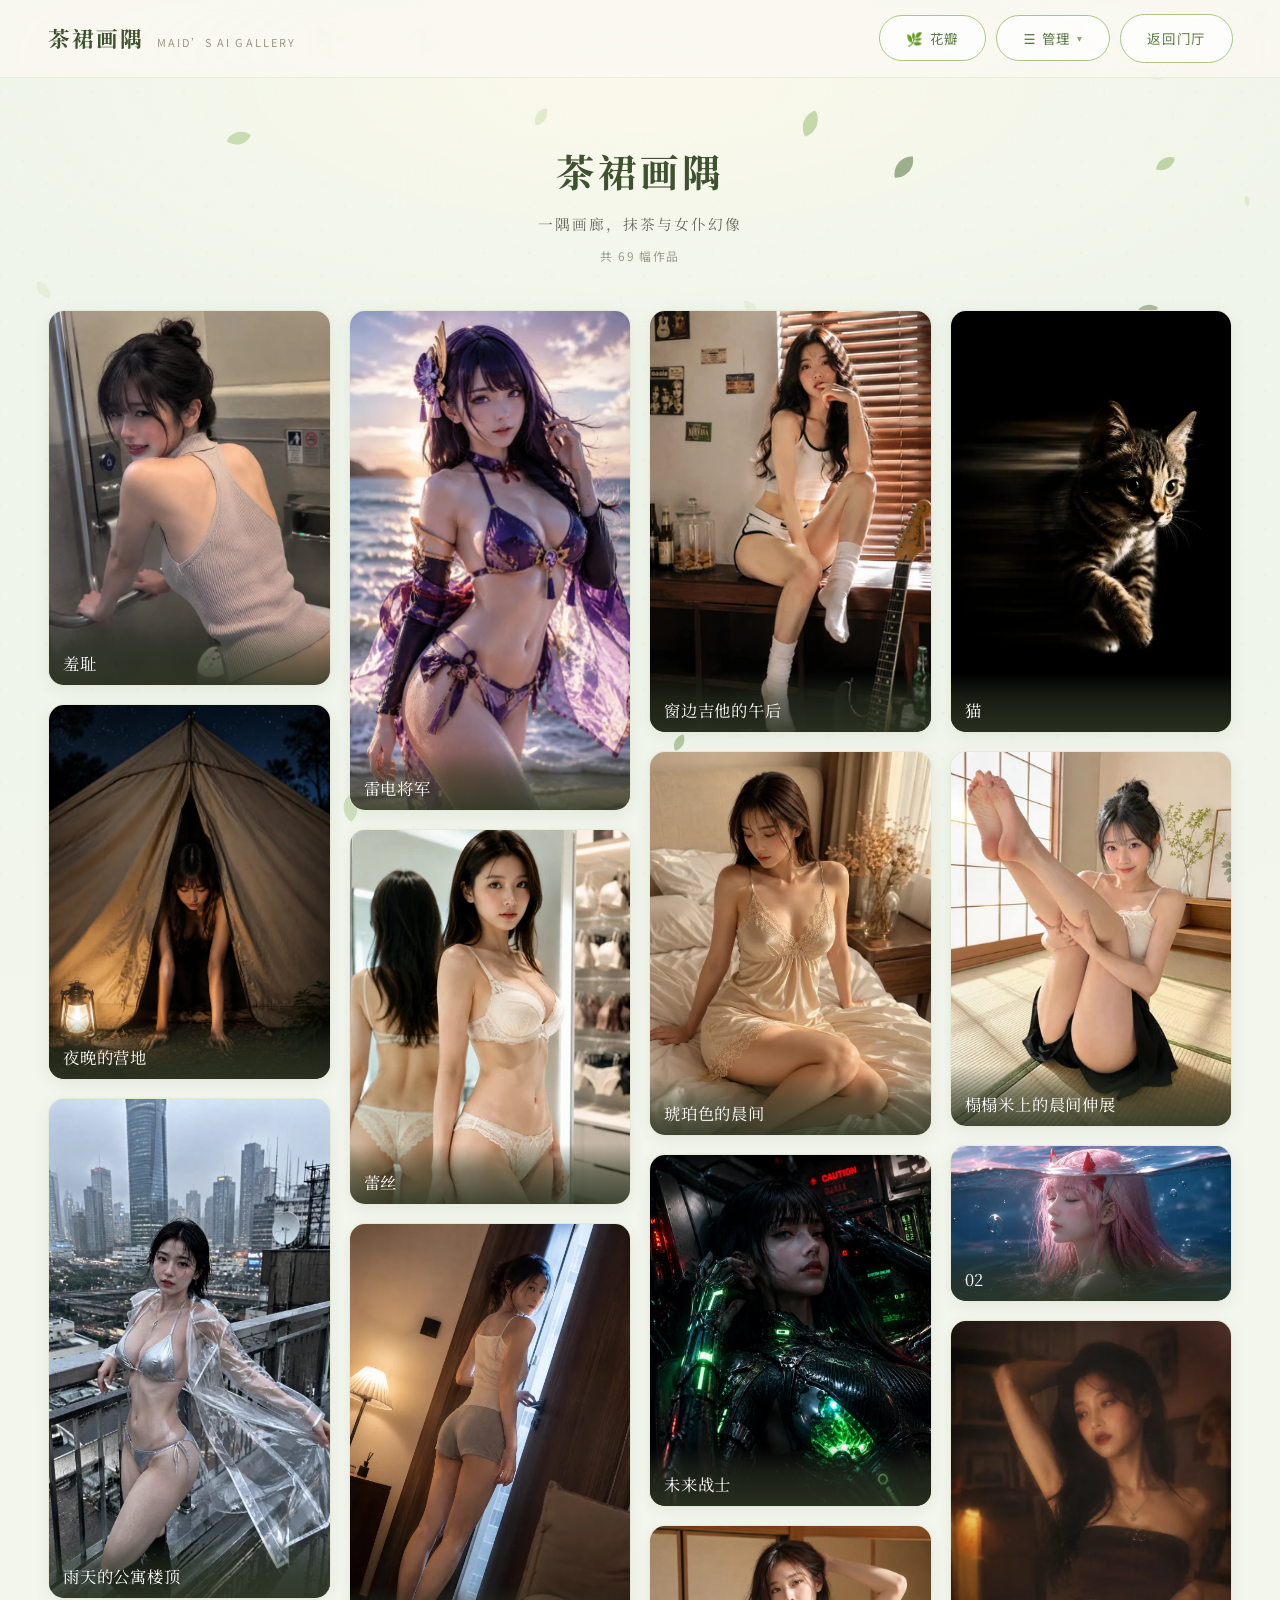
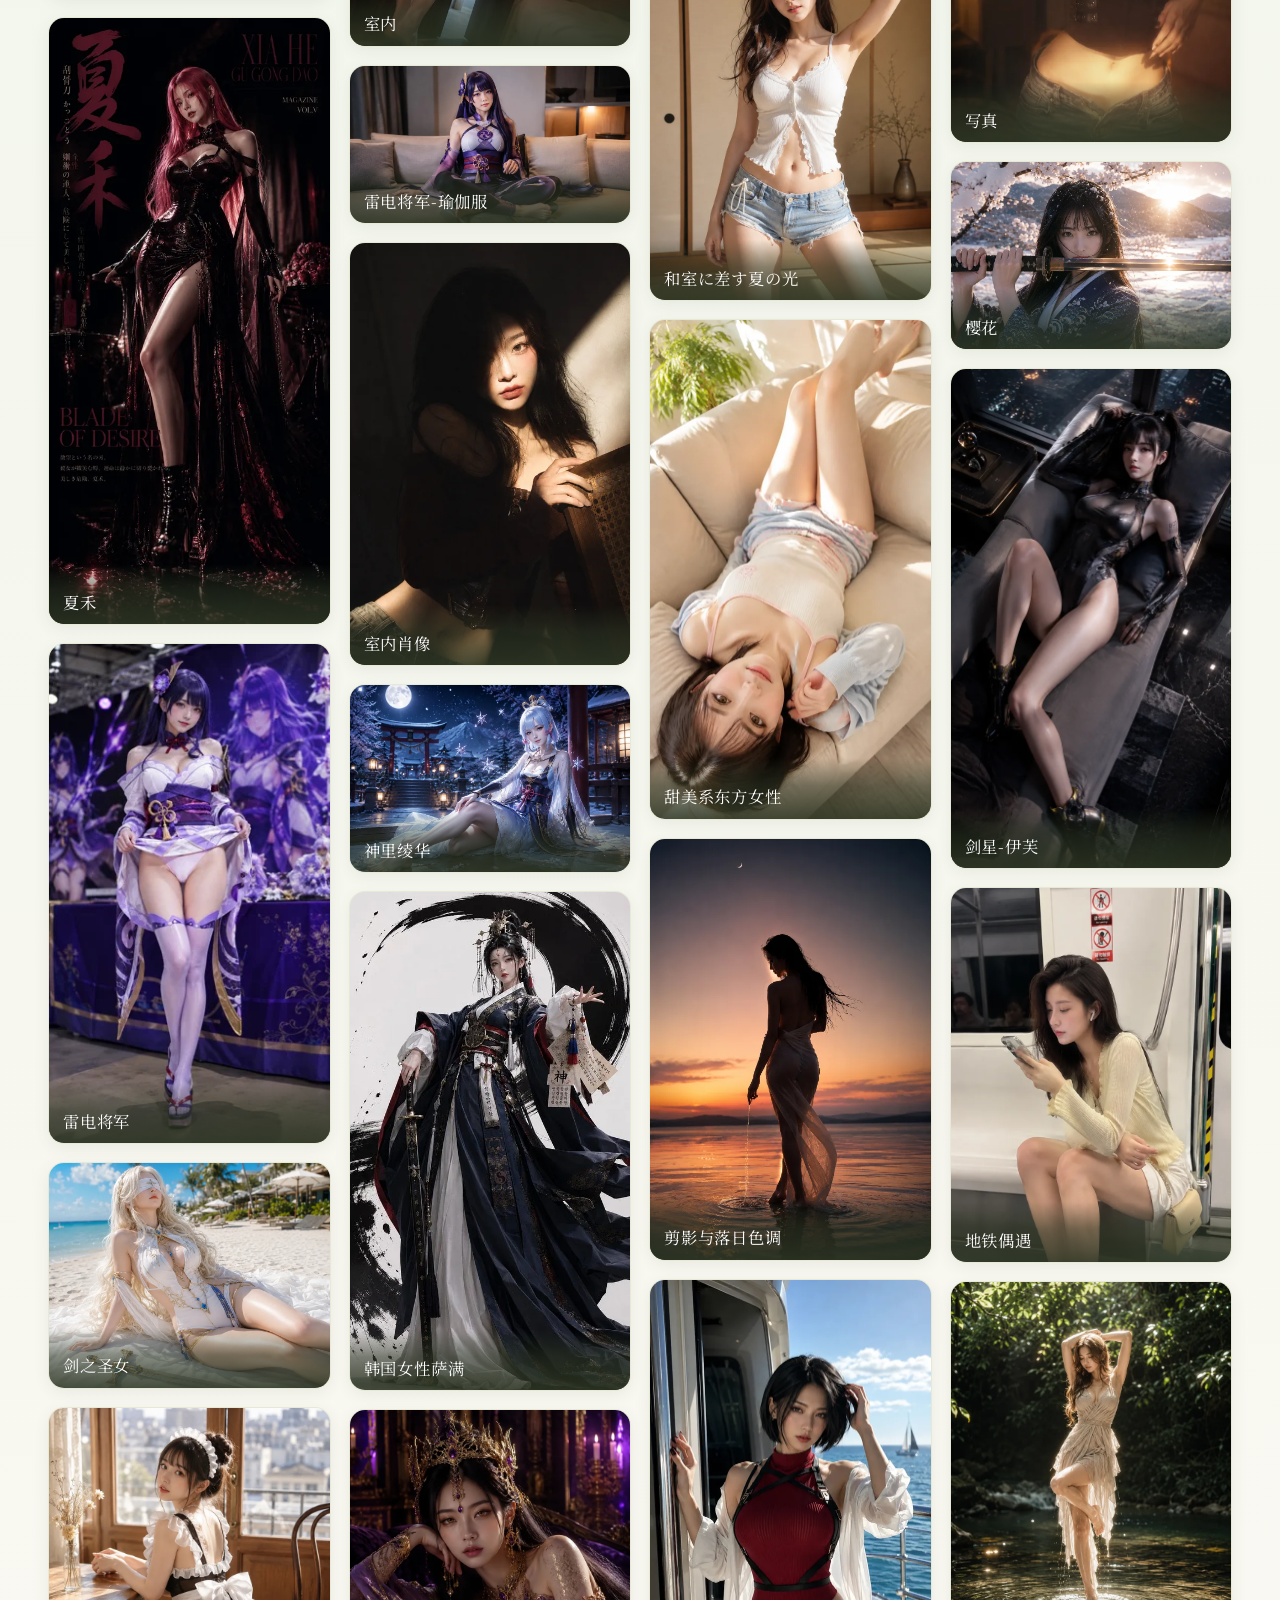
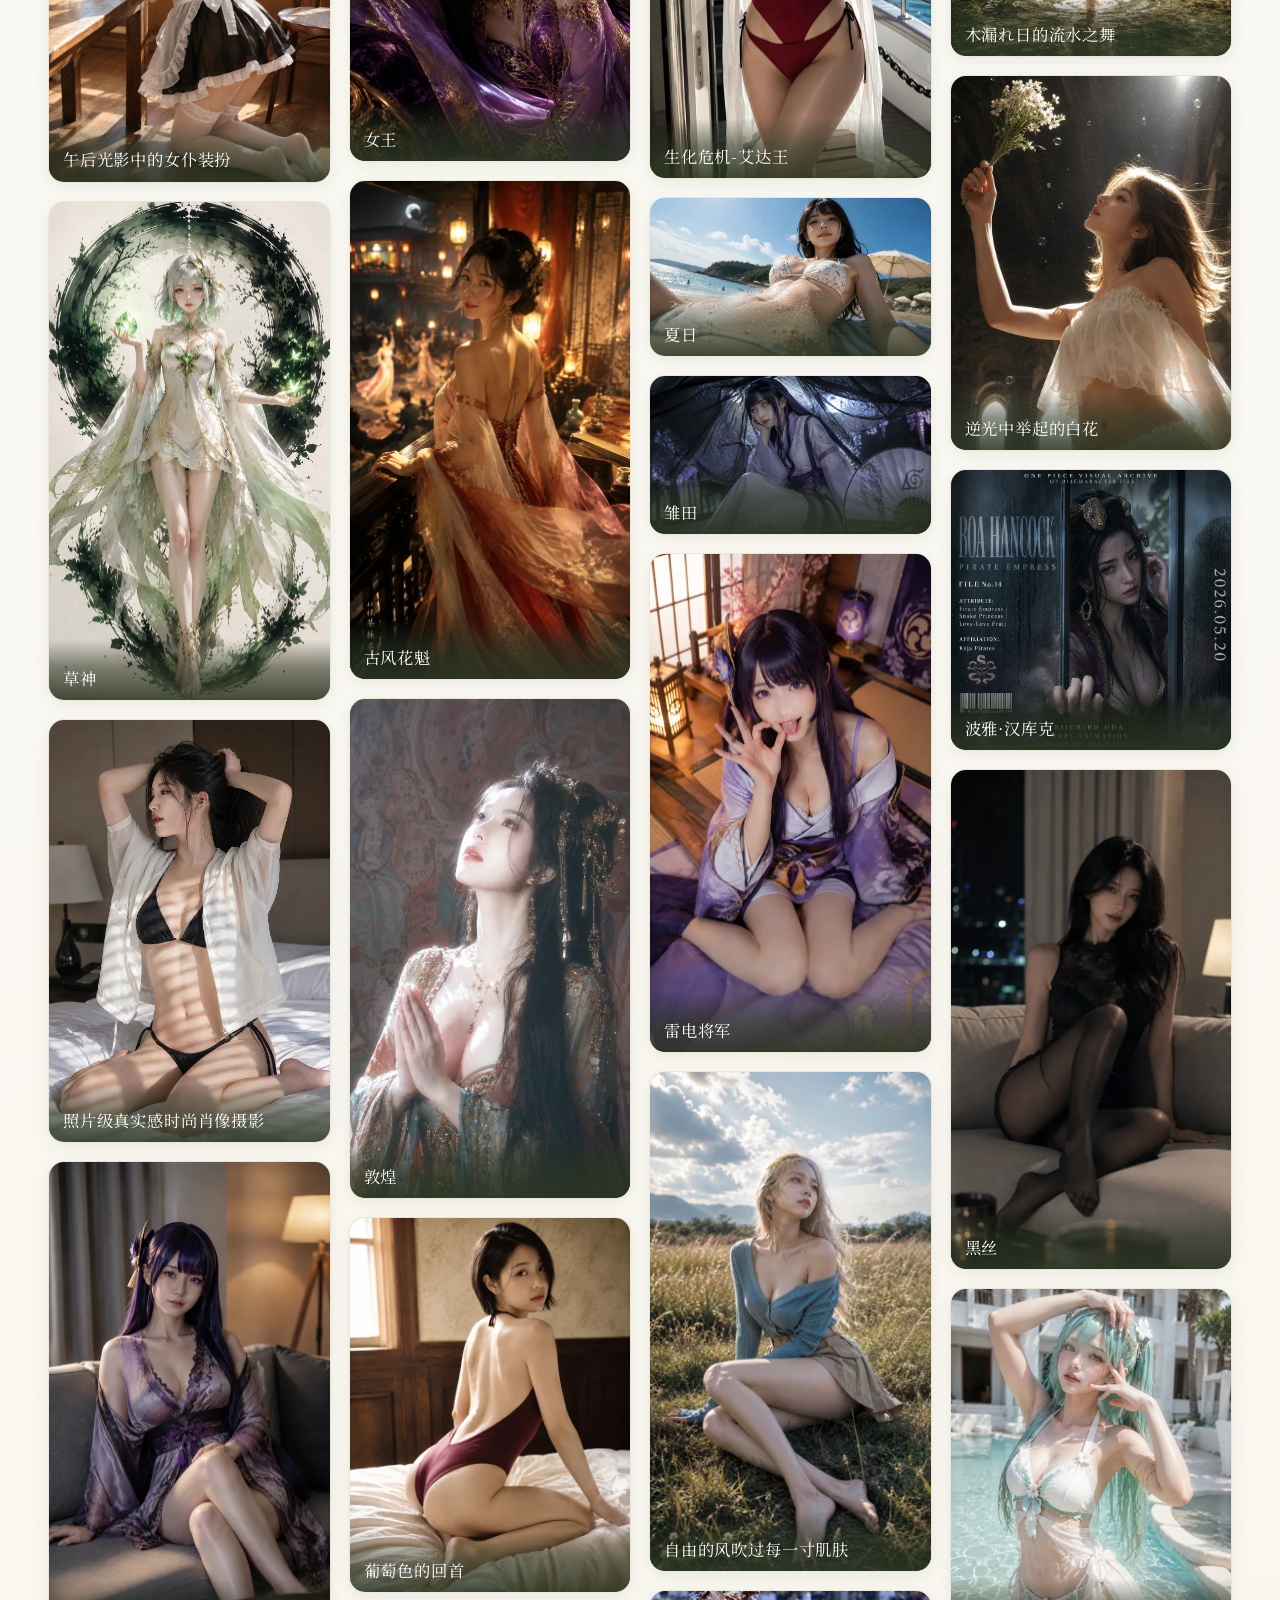
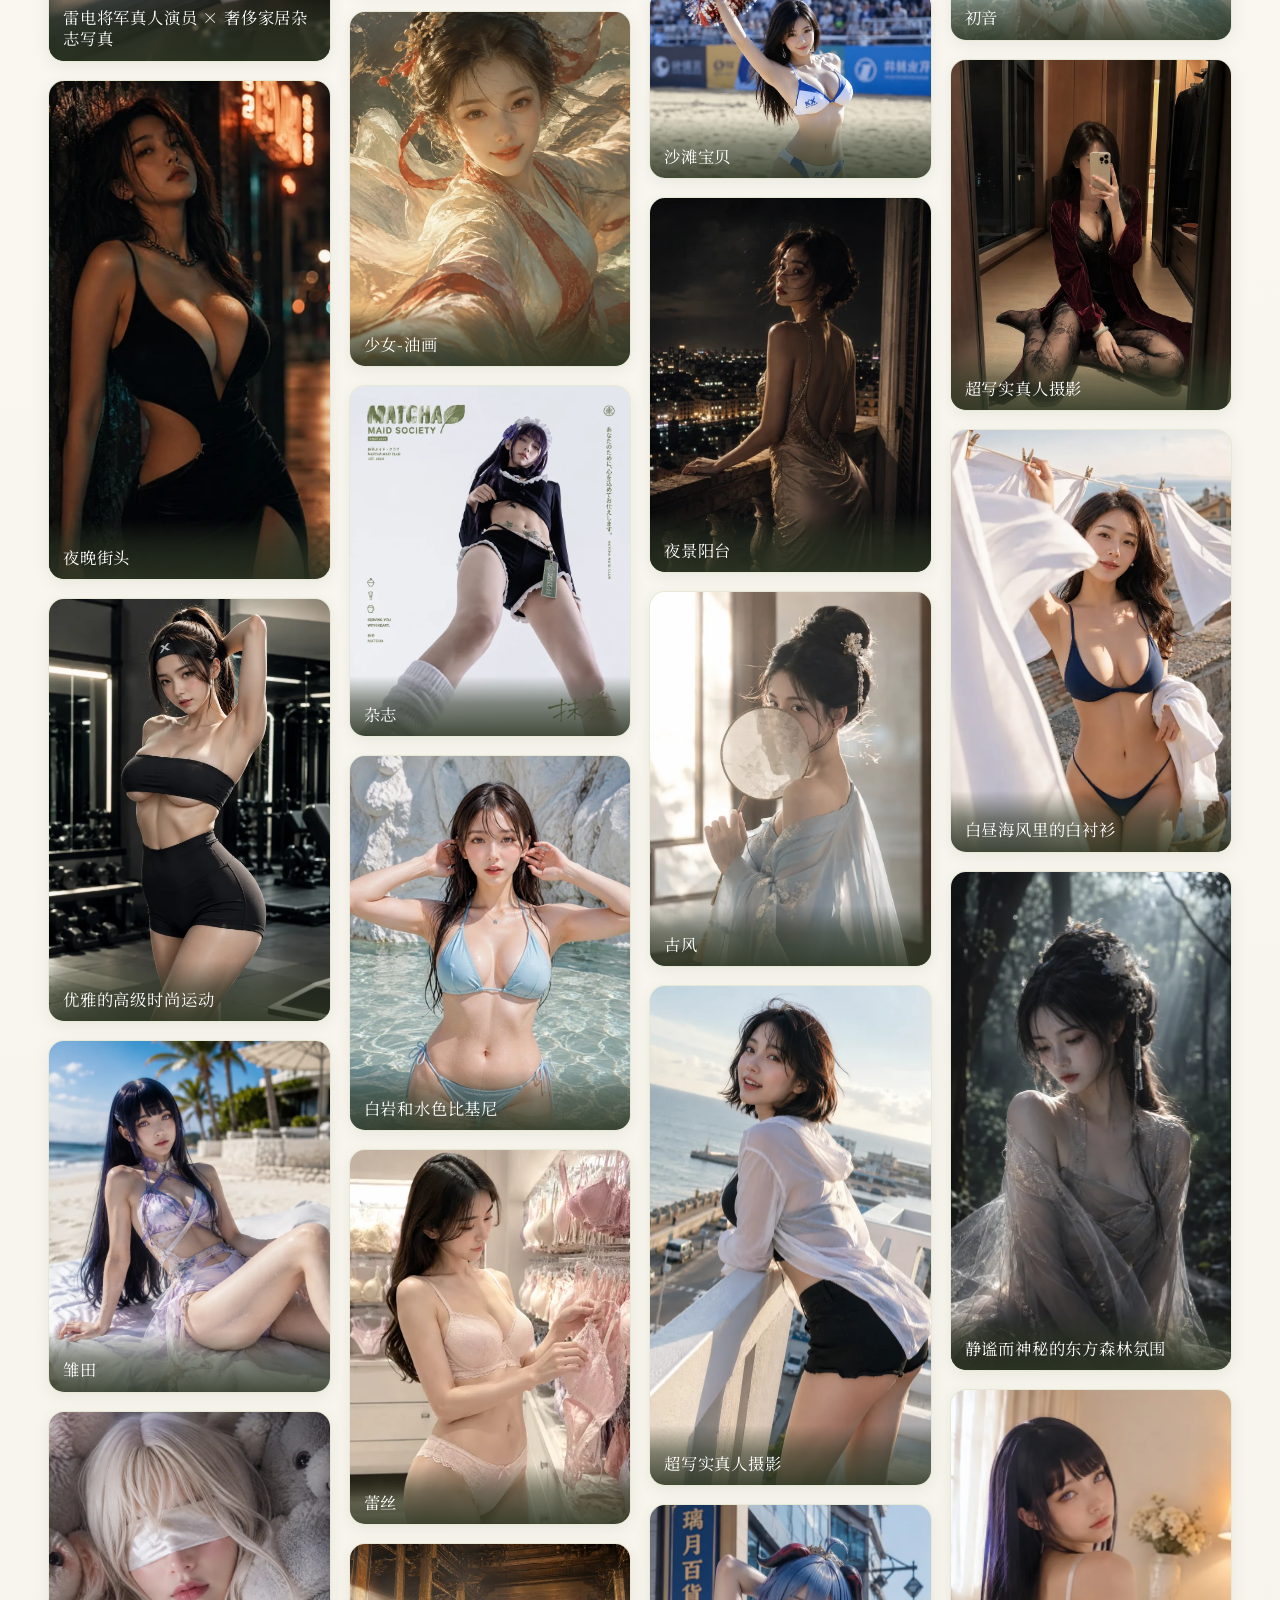
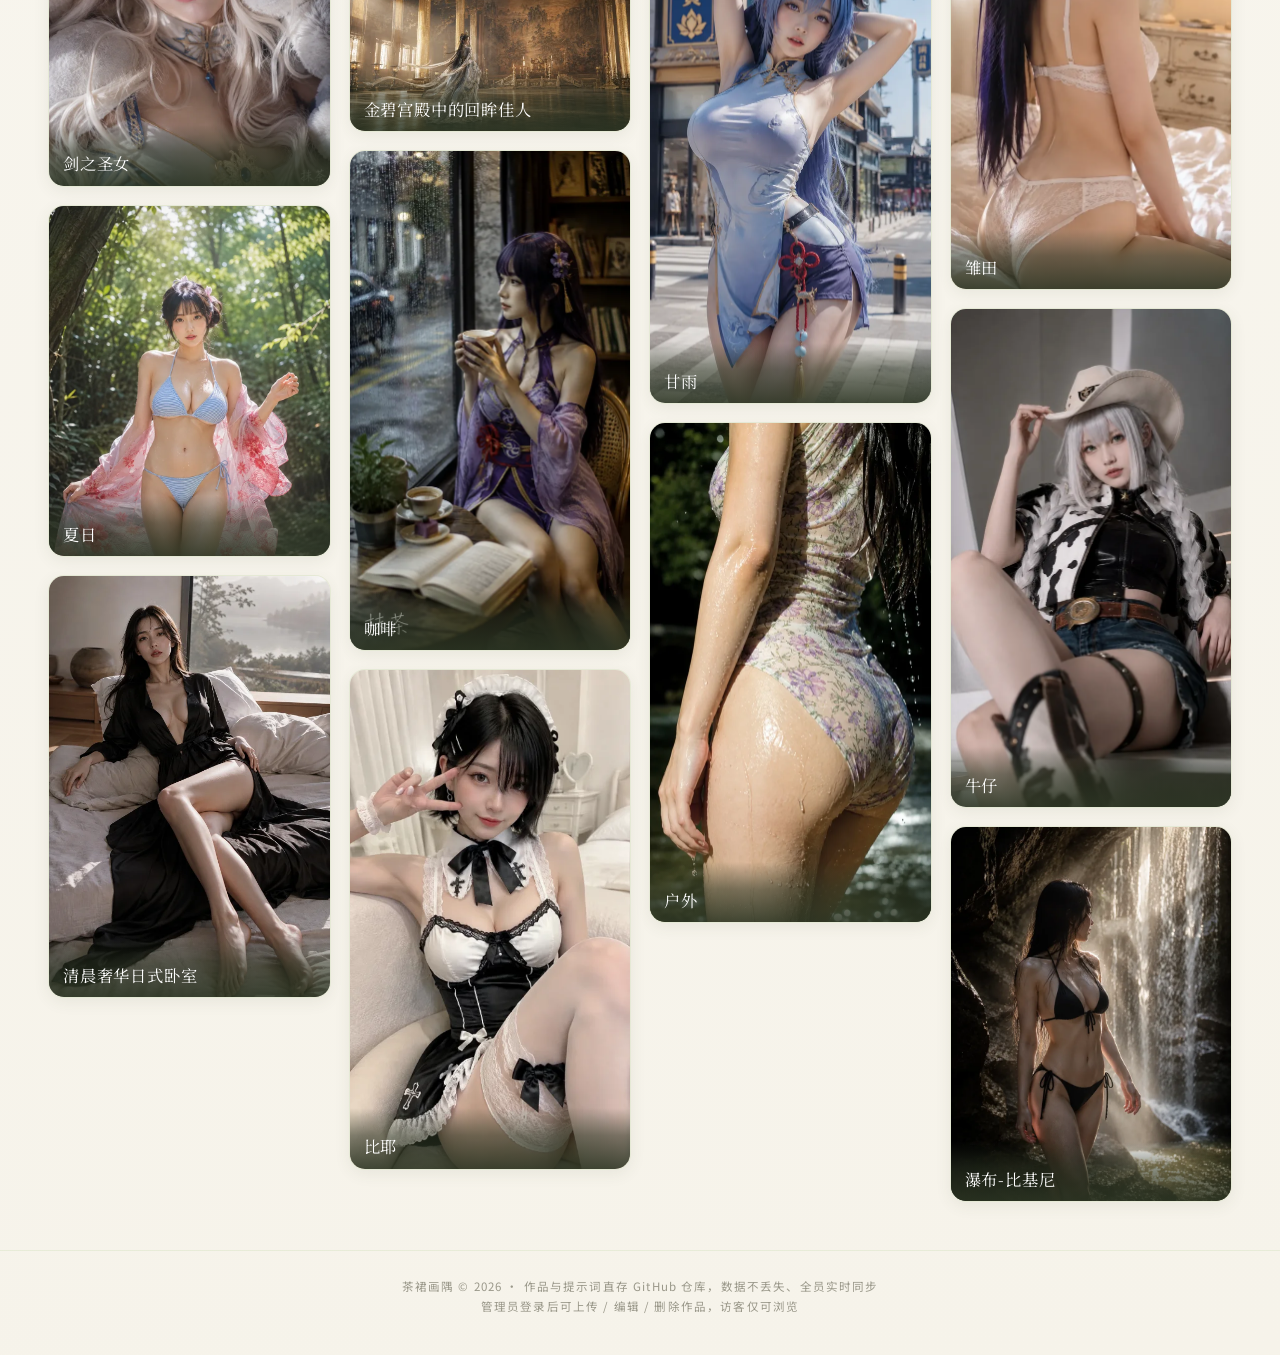
==== commit 2fbf6810: "remove density toggle control: revert to single 4-col gallery with 30px breathing gap (1+4 mix)" ====
--- a/gallery.html
+++ b/gallery.html
@@ -42,10 +42,6 @@
           <button class="btn btn--outline" id="importBtn">⬆ 导入</button>
           <input type="file" id="importFile" accept="application/json" hidden />
         </div>
-      </div>
-      <div class="density" id="densityToggle" role="group" aria-label="密度切换">
-        <button type="button" class="density__btn is-active" data-d="cozy" aria-pressed="true">舒适</button>
-        <button type="button" class="density__btn" data-d="compact" aria-pressed="false">紧凑</button>
       </div>
       <a class="btn btn--outline" href="index.html">返回门厅</a>
     </nav>
@@ -177,29 +173,6 @@
     });
     document.addEventListener("keydown", function (e) { if (e.key === "Escape") close(); });
   })();
-
-  /* 密度切换：与加载/同步链路解耦，独立开关，偏好存 localStorage */
-  (function () {
-    var KEY = "mopu_density";
-    var wrap = document.getElementById("densityToggle");
-    if (!wrap) return;
-    var btns = wrap.querySelectorAll(".density__btn");
-    function apply(mode) {
-      var compact = mode === "compact";
-      document.body.classList.toggle("is-compact", compact);
-      Array.prototype.forEach.call(btns, function (b) {
-        var on = b.dataset.d === mode;
-        b.classList.toggle("is-active", on);
-        b.setAttribute("aria-pressed", String(on));
-      });
-    }
-    apply(localStorage.getItem(KEY) || "cozy");
-    wrap.addEventListener("click", function (e) {
-      var b = e.target.closest(".density__btn"); if (!b) return;
-      apply(b.dataset.d);
-      try { localStorage.setItem(KEY, b.dataset.d); } catch (e) {}
-    });
-  })();
   </script>
 </body>
 </html>
--- a/css/style.css
+++ b/css/style.css
@@ -283,7 +283,30 @@
 }
 .brand__sub { font-size: 0.68rem; letter-spacing: 0.2em; color: var(--ink-faint); text-transform: uppercase; }
 
-.topbar__actions { display: flex; align-items: center; gap: 10px; }
+.topbar__actions { display: flex; align-items: center; gap: 10px; flex-wrap: wrap; }
+/* 密度切换（分段控件） */
+.density {
+  display: inline-flex;
+  border: 1.5px solid rgba(168,198,134,.6);
+  border-radius: var(--r-pill);
+  overflow: hidden;
+  background: #fff;
+  box-shadow: var(--shadow-sm);
+  transition: transform .25s ease, box-shadow .25s ease;
+}
+.density:hover { transform: translateY(-2px); box-shadow: var(--shadow-md); }
+.density__btn {
+  border: 0; background: transparent;
+  color: var(--ink-soft);
+  font-family: var(--font-sans);
+  font-size: 0.84rem;
+  letter-spacing: 0.08em;
+  padding: 10px 18px;
+  cursor: pointer;
+  transition: background .2s, color .2s;
+}
+.density__btn + .density__btn { border-left: 1.5px solid rgba(168,198,134,.5); }
+.density__btn.is-active { background: var(--matcha-500); color: #fff; }
 
 /* 管理下拉：把低频管理动作收进 ☰ 管理，顶栏常驻仅留 花瓣 / 管理 / 返回门厅 */
 .mgmt { position: relative; }
@@ -346,6 +369,12 @@
 @media (max-width: 1200px) { .grid { column-count: 3; } }
 @media (max-width: 820px)  { .grid { column-count: 2; } }
 @media (max-width: 520px)  { .grid { column-count: 1; } }
+
+/* 密度切换（紧凑态）：body.is-compact 提升列数、收窄间距，纯展示层，不碰加载/同步 */
+body.is-compact .grid { column-count: 5; column-gap: 10px; }
+@media (max-width: 1200px) { body.is-compact .grid { column-count: 4; } }
+@media (max-width: 820px)  { body.is-compact .grid { column-count: 3; } }
+@media (max-width: 520px)  { body.is-compact .grid { column-count: 2; } }
 
 .card {
   position: relative;
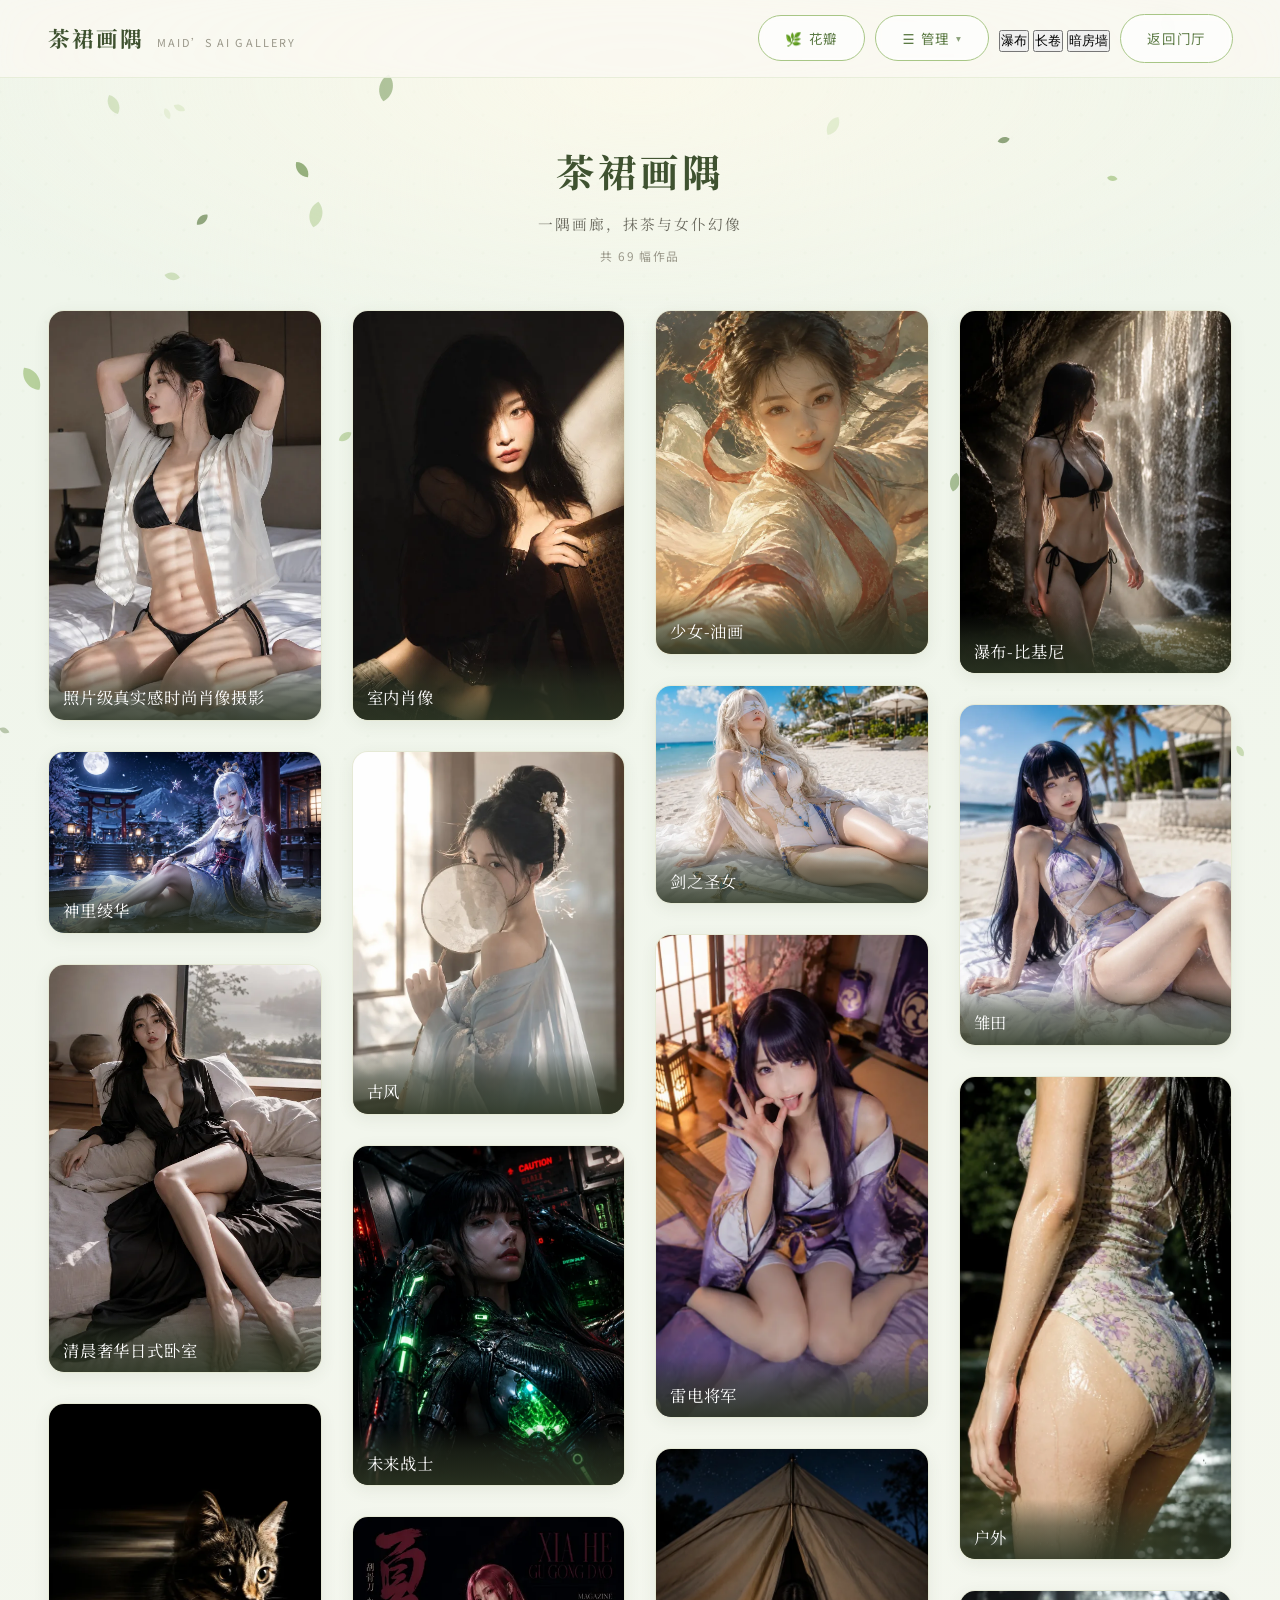
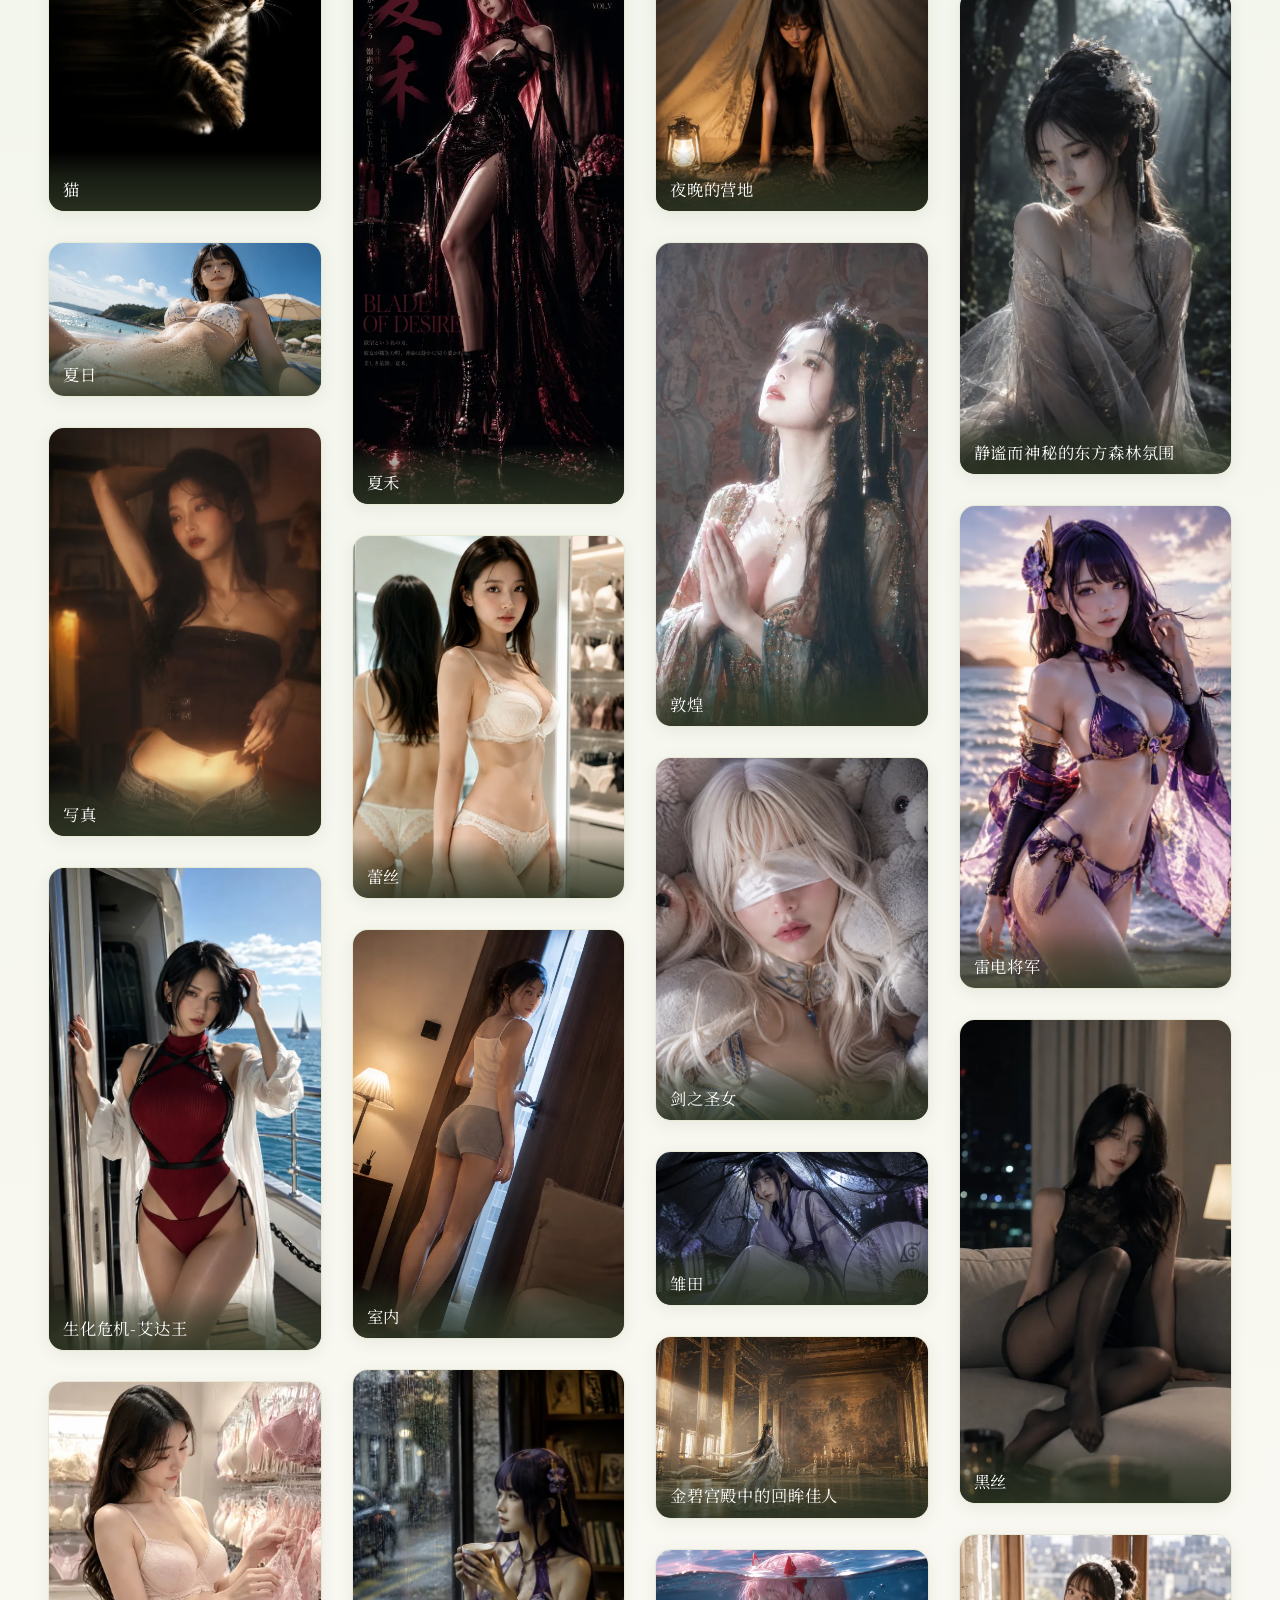
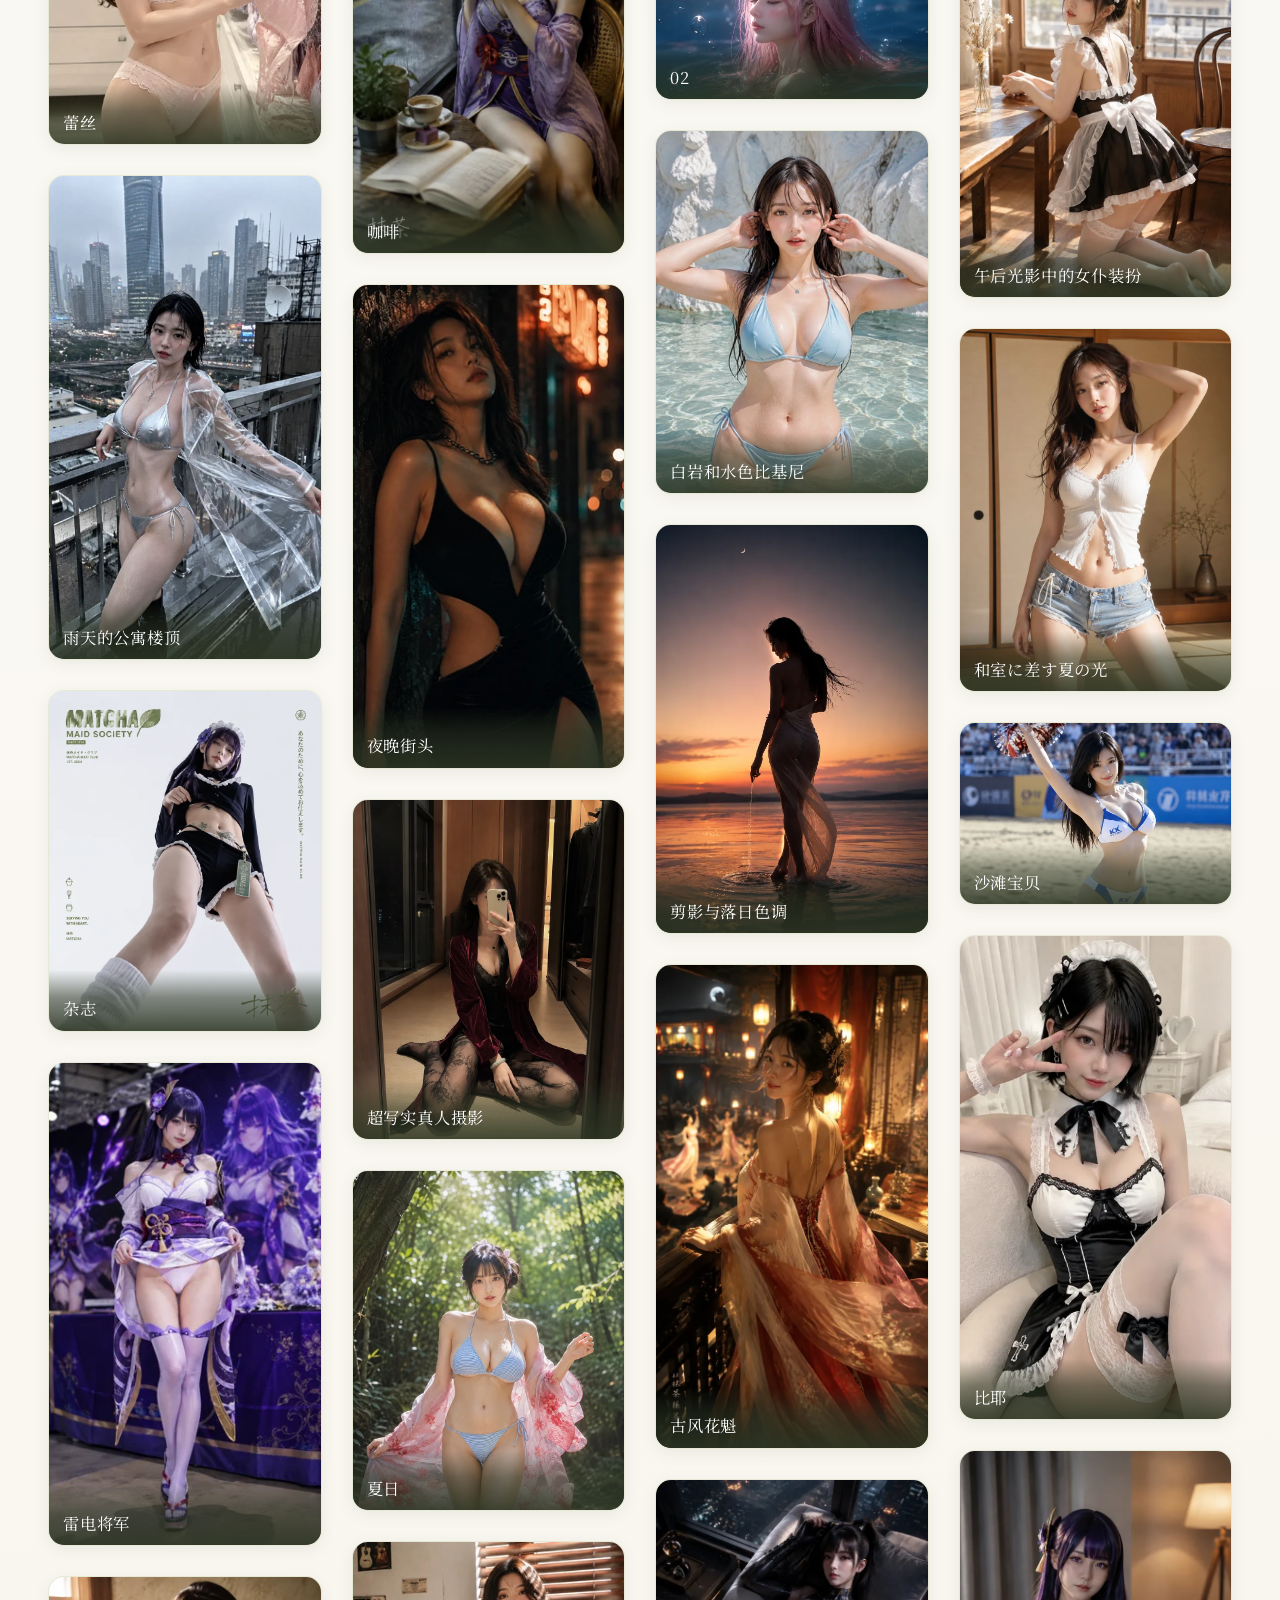
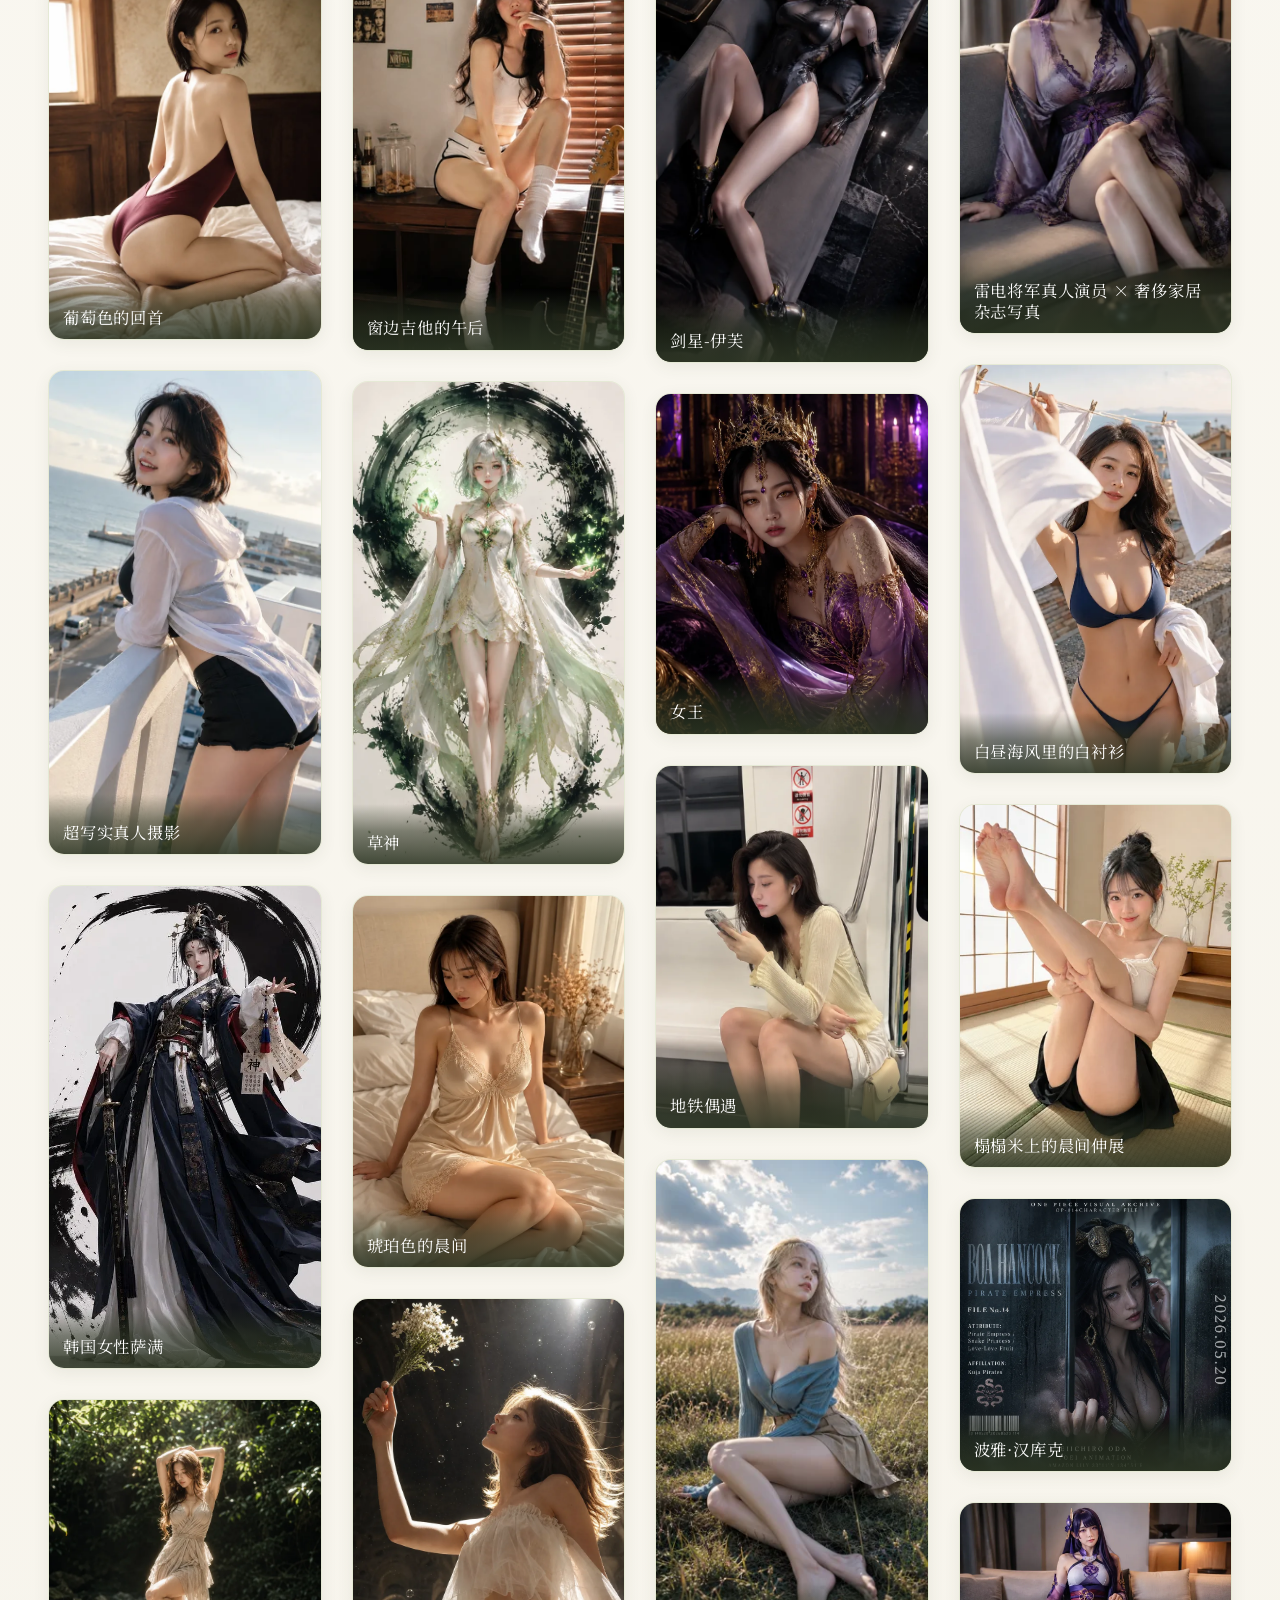
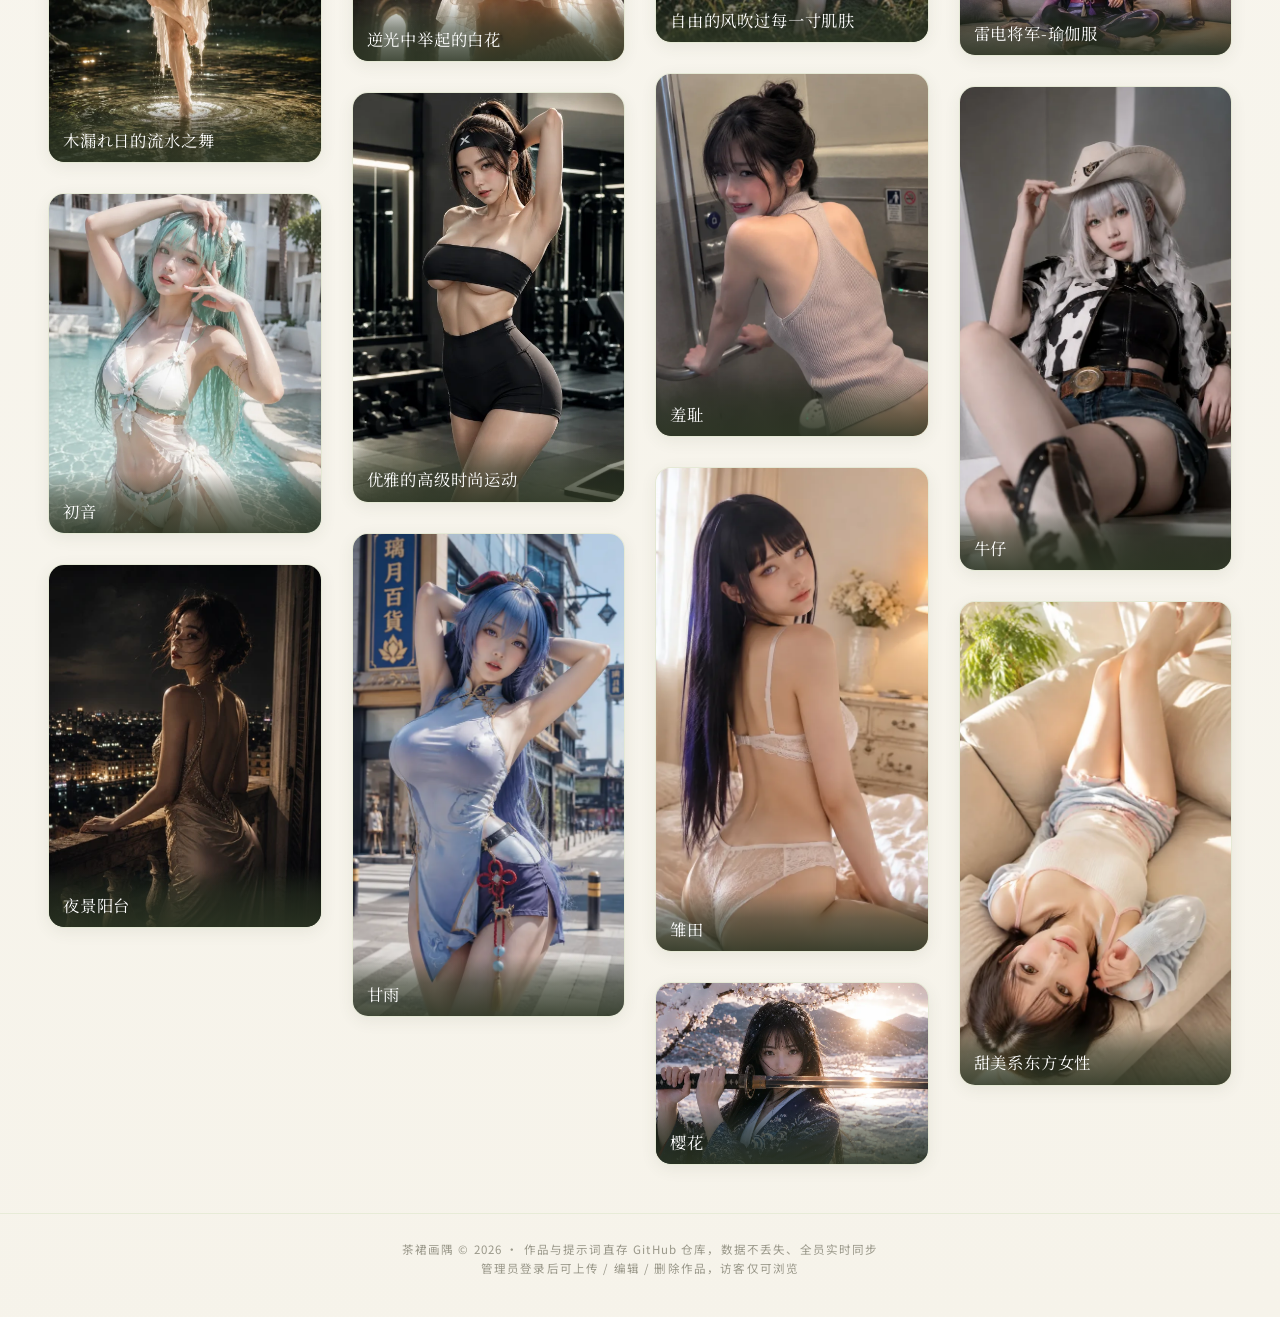
==== commit f2d2fa3e: "add view switcher (flow/scroll/mosaic) to gallery topbar, decoupled inline script" ====
--- a/gallery.html
+++ b/gallery.html
@@ -43,6 +43,11 @@
           <input type="file" id="importFile" accept="application/json" hidden />
         </div>
       </div>
+      <div class="viewseg" id="viewSeg" role="group" aria-label="视图切换">
+        <button type="button" class="viewseg__btn is-active" data-v="flow" aria-pressed="true">瀑布</button>
+        <button type="button" class="viewseg__btn" data-v="scroll" aria-pressed="false">长卷</button>
+        <button type="button" class="viewseg__btn" data-v="mosaic" aria-pressed="false">暗房墙</button>
+      </div>
       <a class="btn btn--outline" href="index.html">返回门厅</a>
     </nav>
   </header>
@@ -173,6 +178,28 @@
     });
     document.addEventListener("keydown", function (e) { if (e.key === "Escape") close(); });
   })();
+
+  /* 视图切换：瀑布 / 长卷 / 暗房墙 —— 纯展示层，不碰加载/同步链路，偏好存 localStorage */
+  (function () {
+    var KEY = "mopu_view";
+    var seg = document.getElementById("viewSeg");
+    if (!seg) return;
+    var btns = seg.querySelectorAll(".viewseg__btn");
+    function apply(v) {
+      document.body.dataset.view = v;
+      Array.prototype.forEach.call(btns, function (b) {
+        var on = b.dataset.v === v;
+        b.classList.toggle("is-active", on);
+        b.setAttribute("aria-pressed", String(on));
+      });
+    }
+    apply(localStorage.getItem(KEY) || "flow");
+    seg.addEventListener("click", function (e) {
+      var b = e.target.closest(".viewseg__btn"); if (!b) return;
+      apply(b.dataset.v);
+      try { localStorage.setItem(KEY, b.dataset.v); } catch (_) {}
+    });
+  })();
   </script>
 </body>
 </html>
--- a/css/style.css
+++ b/css/style.css
@@ -284,29 +284,6 @@
 .brand__sub { font-size: 0.68rem; letter-spacing: 0.2em; color: var(--ink-faint); text-transform: uppercase; }
 
 .topbar__actions { display: flex; align-items: center; gap: 10px; flex-wrap: wrap; }
-/* 密度切换（分段控件） */
-.density {
-  display: inline-flex;
-  border: 1.5px solid rgba(168,198,134,.6);
-  border-radius: var(--r-pill);
-  overflow: hidden;
-  background: #fff;
-  box-shadow: var(--shadow-sm);
-  transition: transform .25s ease, box-shadow .25s ease;
-}
-.density:hover { transform: translateY(-2px); box-shadow: var(--shadow-md); }
-.density__btn {
-  border: 0; background: transparent;
-  color: var(--ink-soft);
-  font-family: var(--font-sans);
-  font-size: 0.84rem;
-  letter-spacing: 0.08em;
-  padding: 10px 18px;
-  cursor: pointer;
-  transition: background .2s, color .2s;
-}
-.density__btn + .density__btn { border-left: 1.5px solid rgba(168,198,134,.5); }
-.density__btn.is-active { background: var(--matcha-500); color: #fff; }
 
 /* 管理下拉：把低频管理动作收进 ☰ 管理，顶栏常驻仅留 花瓣 / 管理 / 返回门厅 */
 .mgmt { position: relative; }
@@ -363,24 +340,18 @@
 /* 瀑布流（原始排版：竖向多列，卡片按原图比例高低错落，整页竖向滚动） */
 .grid {
   column-count: 4;
-  column-gap: 18px;
+  column-gap: 30px;
   padding: 14px clamp(16px, 4vw, 48px) 48px;
 }
 @media (max-width: 1200px) { .grid { column-count: 3; } }
 @media (max-width: 820px)  { .grid { column-count: 2; } }
 @media (max-width: 520px)  { .grid { column-count: 1; } }
-
-/* 密度切换（紧凑态）：body.is-compact 提升列数、收窄间距，纯展示层，不碰加载/同步 */
-body.is-compact .grid { column-count: 5; column-gap: 10px; }
-@media (max-width: 1200px) { body.is-compact .grid { column-count: 4; } }
-@media (max-width: 820px)  { body.is-compact .grid { column-count: 3; } }
-@media (max-width: 520px)  { body.is-compact .grid { column-count: 2; } }
 
 .card {
   position: relative;
   display: block;
   width: 100%;
-  margin: 0 0 18px;
+  margin: 0 0 30px;
   break-inside: avoid;
   -webkit-column-break-inside: avoid;
   border-radius: var(--r-md);
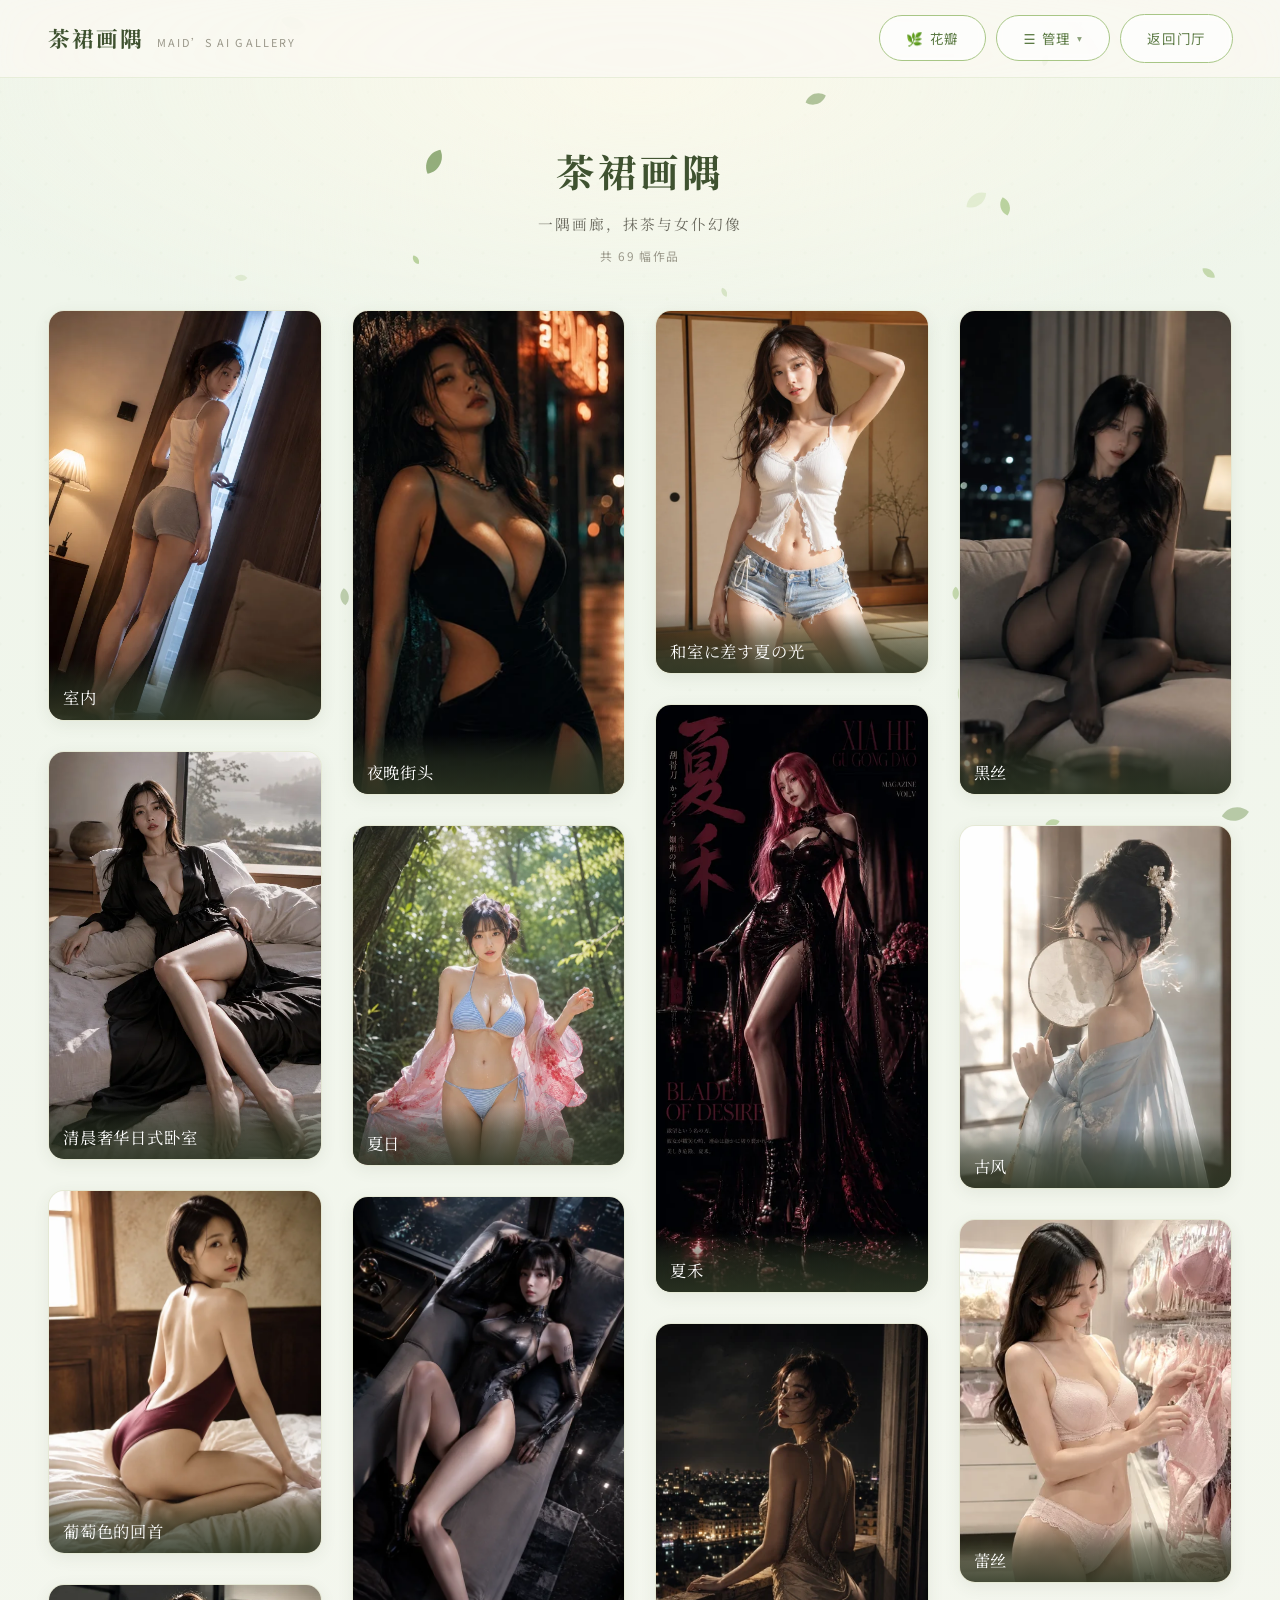
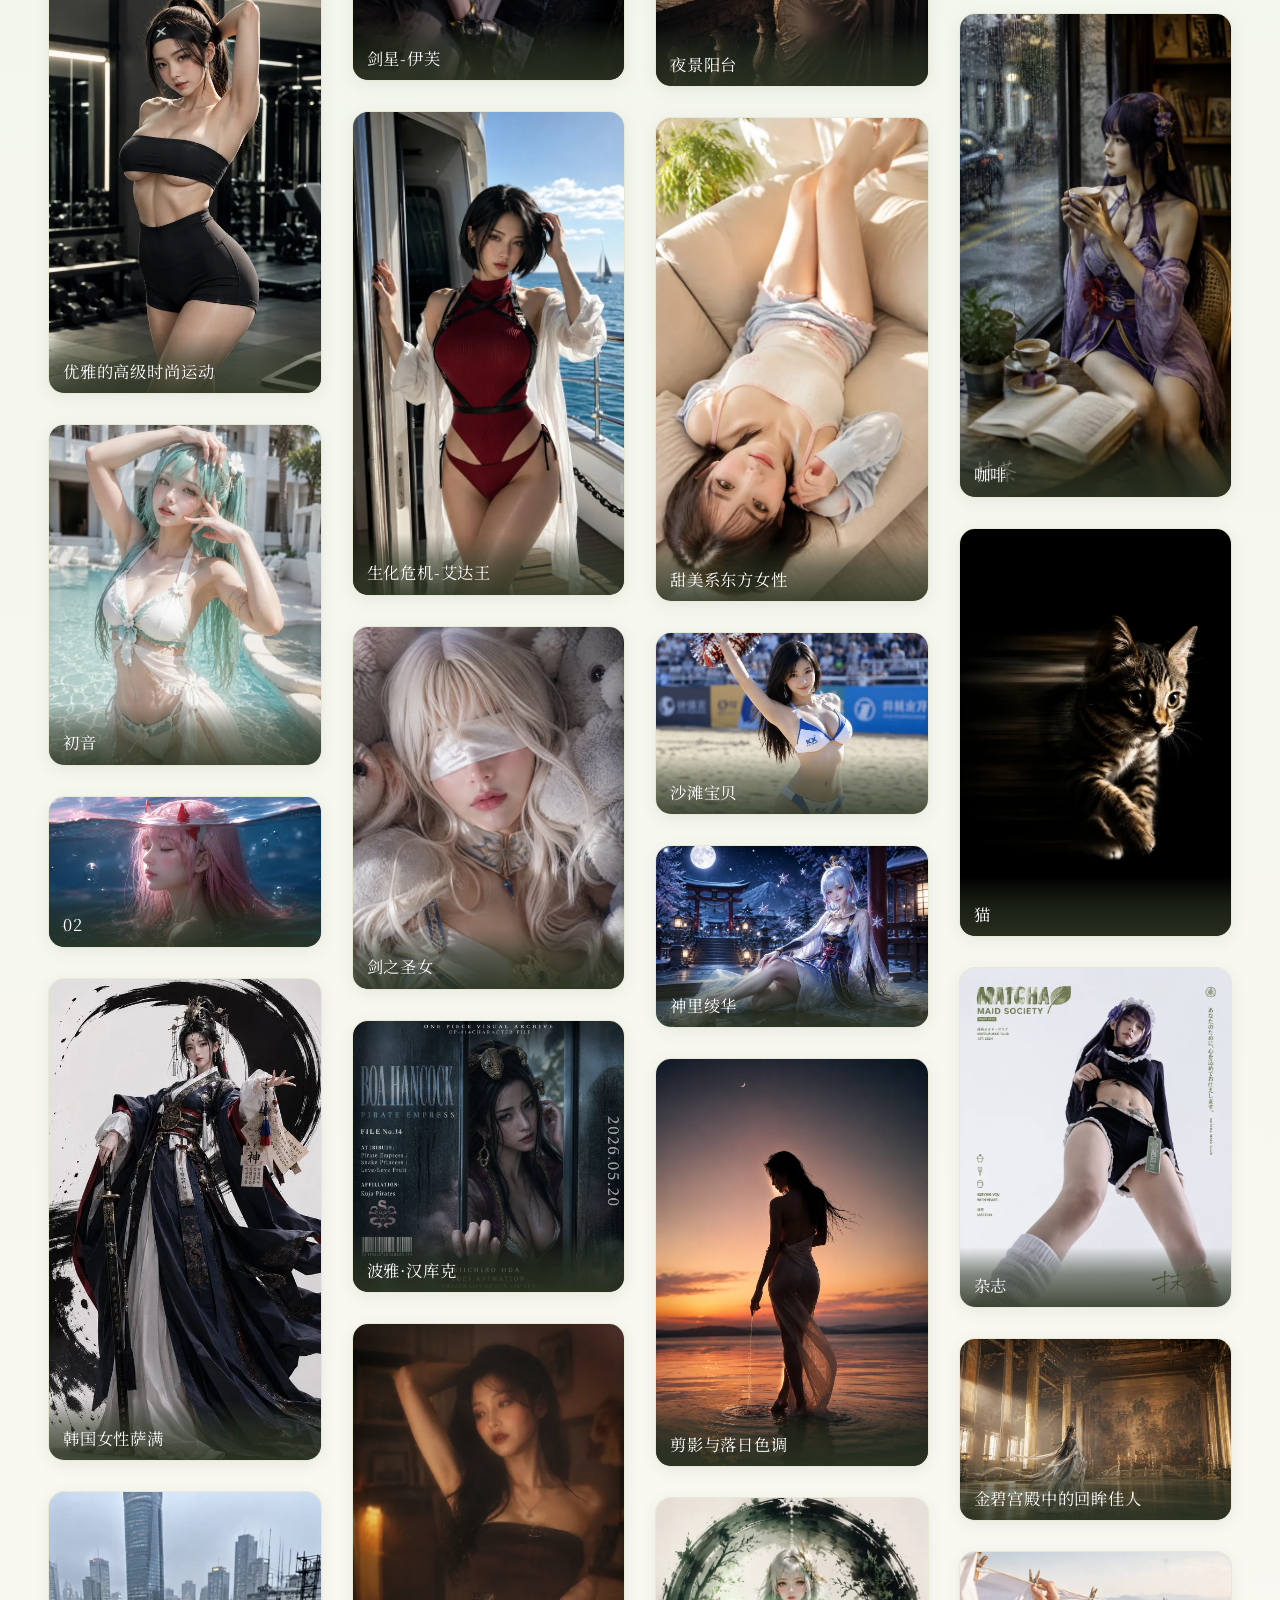
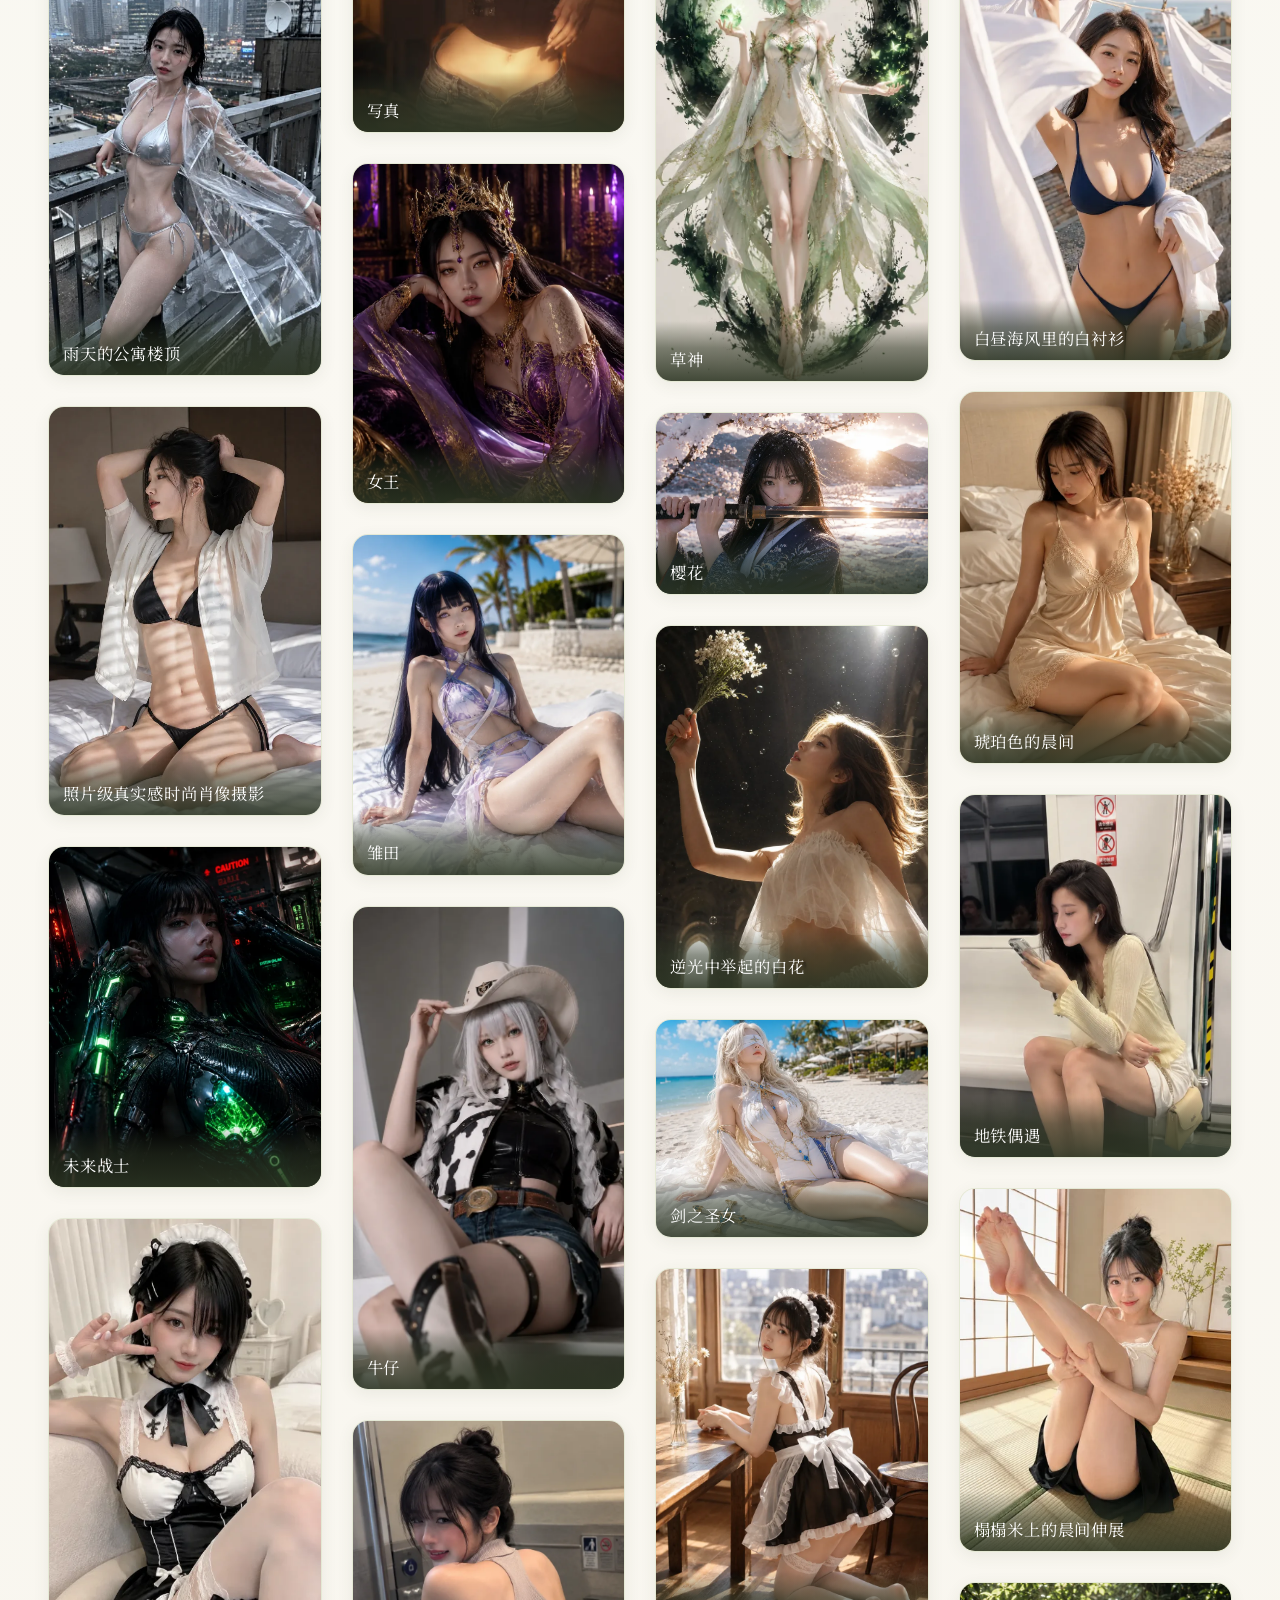
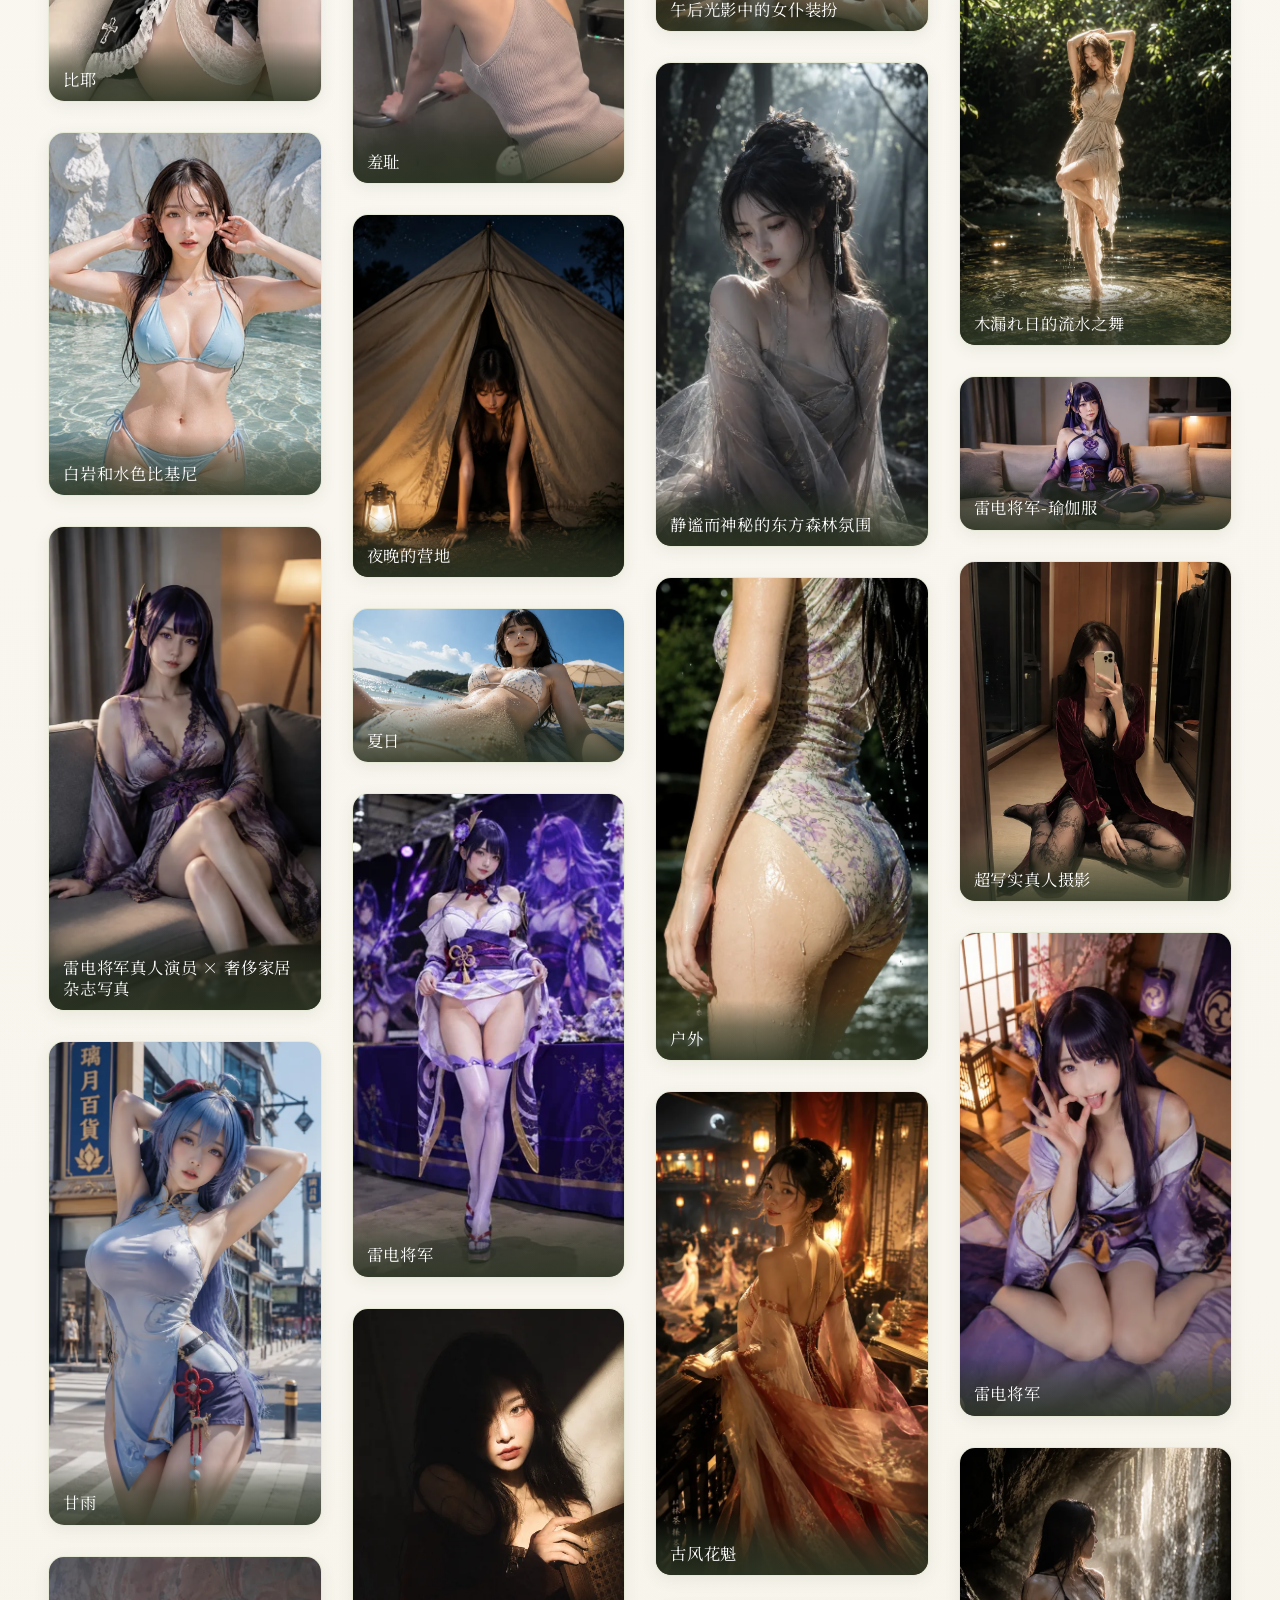
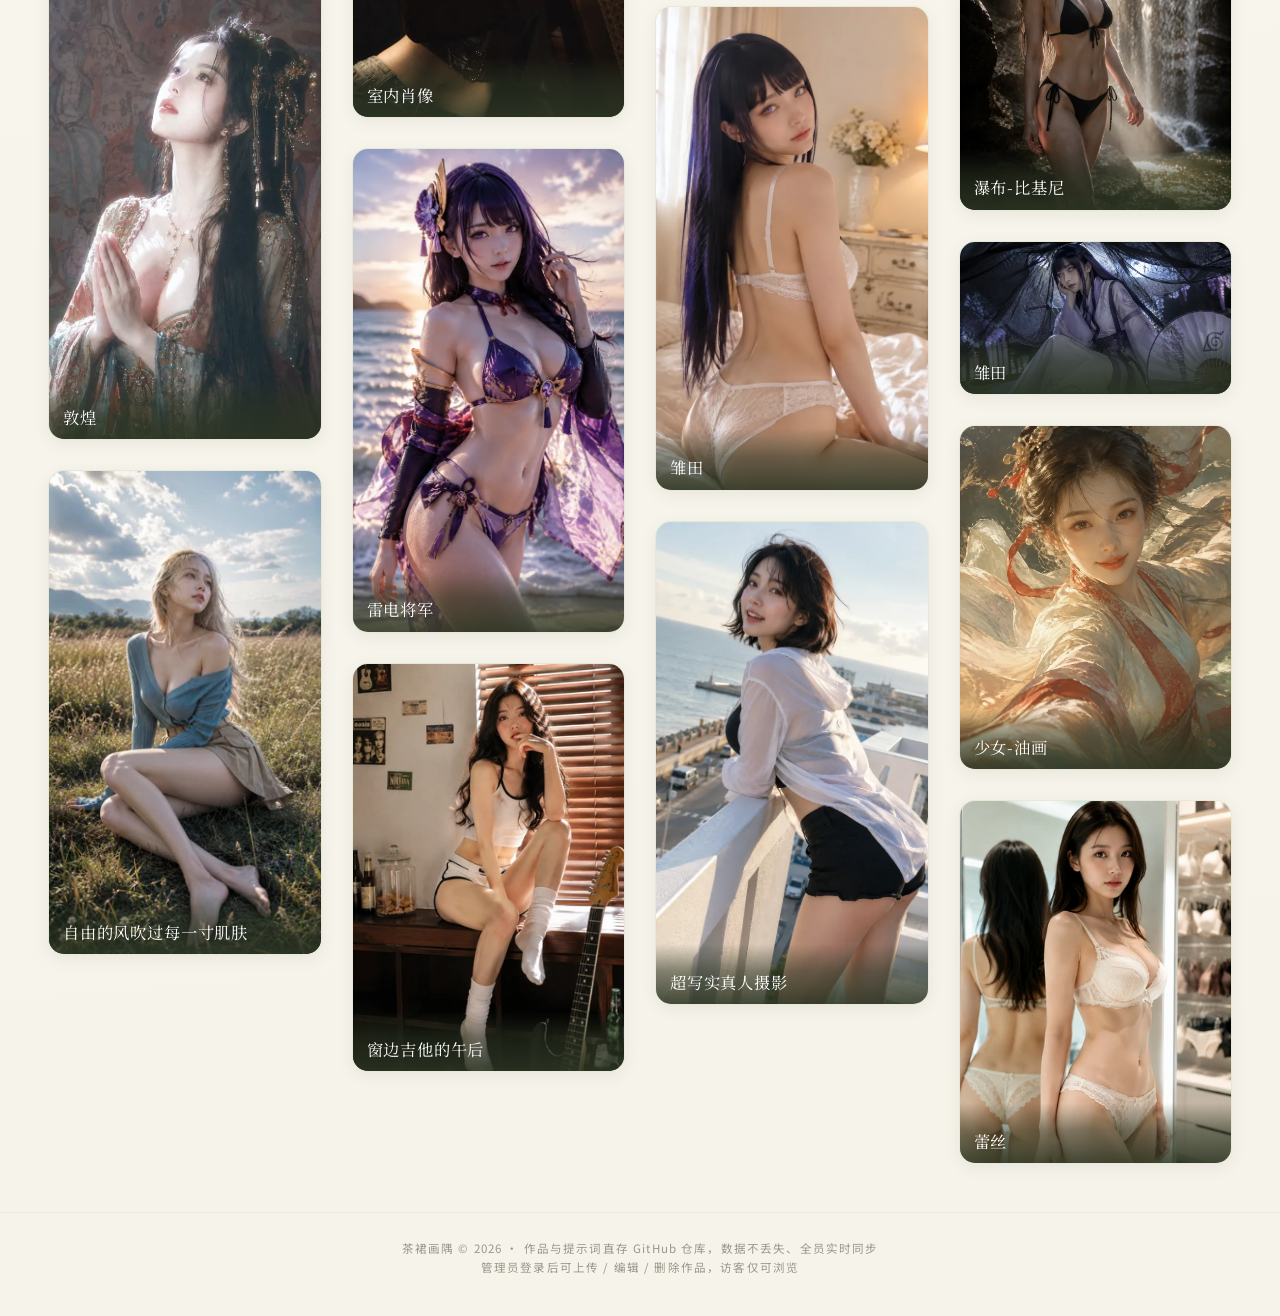
==== commit aa807247: "revert: remove view switcher (flow/scroll/mosaic), back to single 4-col waterfall" ====
--- a/gallery.html
+++ b/gallery.html
@@ -42,11 +42,6 @@
           <button class="btn btn--outline" id="importBtn">⬆ 导入</button>
           <input type="file" id="importFile" accept="application/json" hidden />
         </div>
-      </div>
-      <div class="viewseg" id="viewSeg" role="group" aria-label="视图切换">
-        <button type="button" class="viewseg__btn is-active" data-v="flow" aria-pressed="true">瀑布</button>
-        <button type="button" class="viewseg__btn" data-v="scroll" aria-pressed="false">长卷</button>
-        <button type="button" class="viewseg__btn" data-v="mosaic" aria-pressed="false">暗房墙</button>
       </div>
       <a class="btn btn--outline" href="index.html">返回门厅</a>
     </nav>
@@ -178,28 +173,6 @@
     });
     document.addEventListener("keydown", function (e) { if (e.key === "Escape") close(); });
   })();
-
-  /* 视图切换：瀑布 / 长卷 / 暗房墙 —— 纯展示层，不碰加载/同步链路，偏好存 localStorage */
-  (function () {
-    var KEY = "mopu_view";
-    var seg = document.getElementById("viewSeg");
-    if (!seg) return;
-    var btns = seg.querySelectorAll(".viewseg__btn");
-    function apply(v) {
-      document.body.dataset.view = v;
-      Array.prototype.forEach.call(btns, function (b) {
-        var on = b.dataset.v === v;
-        b.classList.toggle("is-active", on);
-        b.setAttribute("aria-pressed", String(on));
-      });
-    }
-    apply(localStorage.getItem(KEY) || "flow");
-    seg.addEventListener("click", function (e) {
-      var b = e.target.closest(".viewseg__btn"); if (!b) return;
-      apply(b.dataset.v);
-      try { localStorage.setItem(KEY, b.dataset.v); } catch (_) {}
-    });
-  })();
   </script>
 </body>
 </html>
--- a/css/style.css
+++ b/css/style.css
@@ -284,6 +284,12 @@
 .brand__sub { font-size: 0.68rem; letter-spacing: 0.2em; color: var(--ink-faint); text-transform: uppercase; }
 
 .topbar__actions { display: flex; align-items: center; gap: 10px; flex-wrap: wrap; }
+/* 视图切换（分段控件，与 .btn 视觉统一） */
+.viewseg { display: inline-flex; border: 1.5px solid rgba(168,198,134,.6); border-radius: var(--r-pill); overflow: hidden; background: #fff; box-shadow: var(--shadow-sm); transition: transform .25s ease, box-shadow .25s ease; }
+.viewseg:hover { transform: translateY(-2px); box-shadow: var(--shadow-md); }
+.viewseg__btn { border: 0; background: transparent; color: var(--ink-soft); font-family: var(--font-sans); font-size: .84rem; letter-spacing: .08em; padding: 10px 16px; cursor: pointer; transition: background .2s, color .2s; }
+.viewseg__btn + .viewseg__btn { border-left: 1.5px solid rgba(168,198,134,.5); }
+.viewseg__btn.is-active { background: var(--matcha-500); color: #fff; }
 
 /* 管理下拉：把低频管理动作收进 ☰ 管理，顶栏常驻仅留 花瓣 / 管理 / 返回门厅 */
 .mgmt { position: relative; }
@@ -346,6 +352,45 @@
 @media (max-width: 1200px) { .grid { column-count: 3; } }
 @media (max-width: 820px)  { .grid { column-count: 2; } }
 @media (max-width: 520px)  { .grid { column-count: 1; } }
+
+/* ===== 视图切换：长卷 / 暗房墙（纯展示层，对 .card 重排，不碰 JS 渲染） ===== */
+/* 长卷：横向滚动，图按原比例铺成一条 */
+body[data-view="scroll"] .grid {
+  column-count: auto;
+  display: flex; flex-direction: row; flex-wrap: nowrap;
+  overflow-x: auto; overflow-y: hidden;
+  align-items: center;
+  height: calc(100vh - 170px);
+  gap: 10px; padding: 22px clamp(16px, 4vw, 48px);
+  scroll-behavior: smooth;
+}
+body[data-view="scroll"] .card {
+  height: 72%; width: auto; flex: 0 0 auto; margin: 0;
+  display: inline-flex; border-radius: 8px;
+}
+body[data-view="scroll"] .card__media { height: 100%; }
+body[data-view="scroll"] .card__img { height: 100%; width: auto; }
+body[data-view="scroll"] .card:hover { transform: translateY(-8px); }
+
+/* 暗房墙：12 列密集网格，默认未显影(暗房)，悬停即显影 */
+body[data-view="mosaic"] .grid {
+  column-count: auto;
+  display: grid; grid-template-columns: repeat(12, 1fr);
+  gap: 3px; padding: 14px clamp(10px, 3vw, 30px);
+}
+body[data-view="mosaic"] .card {
+  margin: 0; break-inside: auto; aspect-ratio: 1; border-radius: 3px; overflow: hidden;
+}
+body[data-view="mosaic"] .card__media { height: 100%; }
+body[data-view="mosaic"] .card__img {
+  height: 100%; width: 100%; object-fit: cover;
+  filter: grayscale(.75) brightness(.55) contrast(1.15);
+  transition: filter .5s ease, transform .5s ease;
+}
+body[data-view="mosaic"] .card:hover { transform: none; }
+body[data-view="mosaic"] .card:hover .card__img { filter: none; transform: scale(1.1); }
+body[data-view="mosaic"] .card__cap { display: none; }
+body[data-view="mosaic"] .card__spot { display: none; }
 
 .card {
   position: relative;
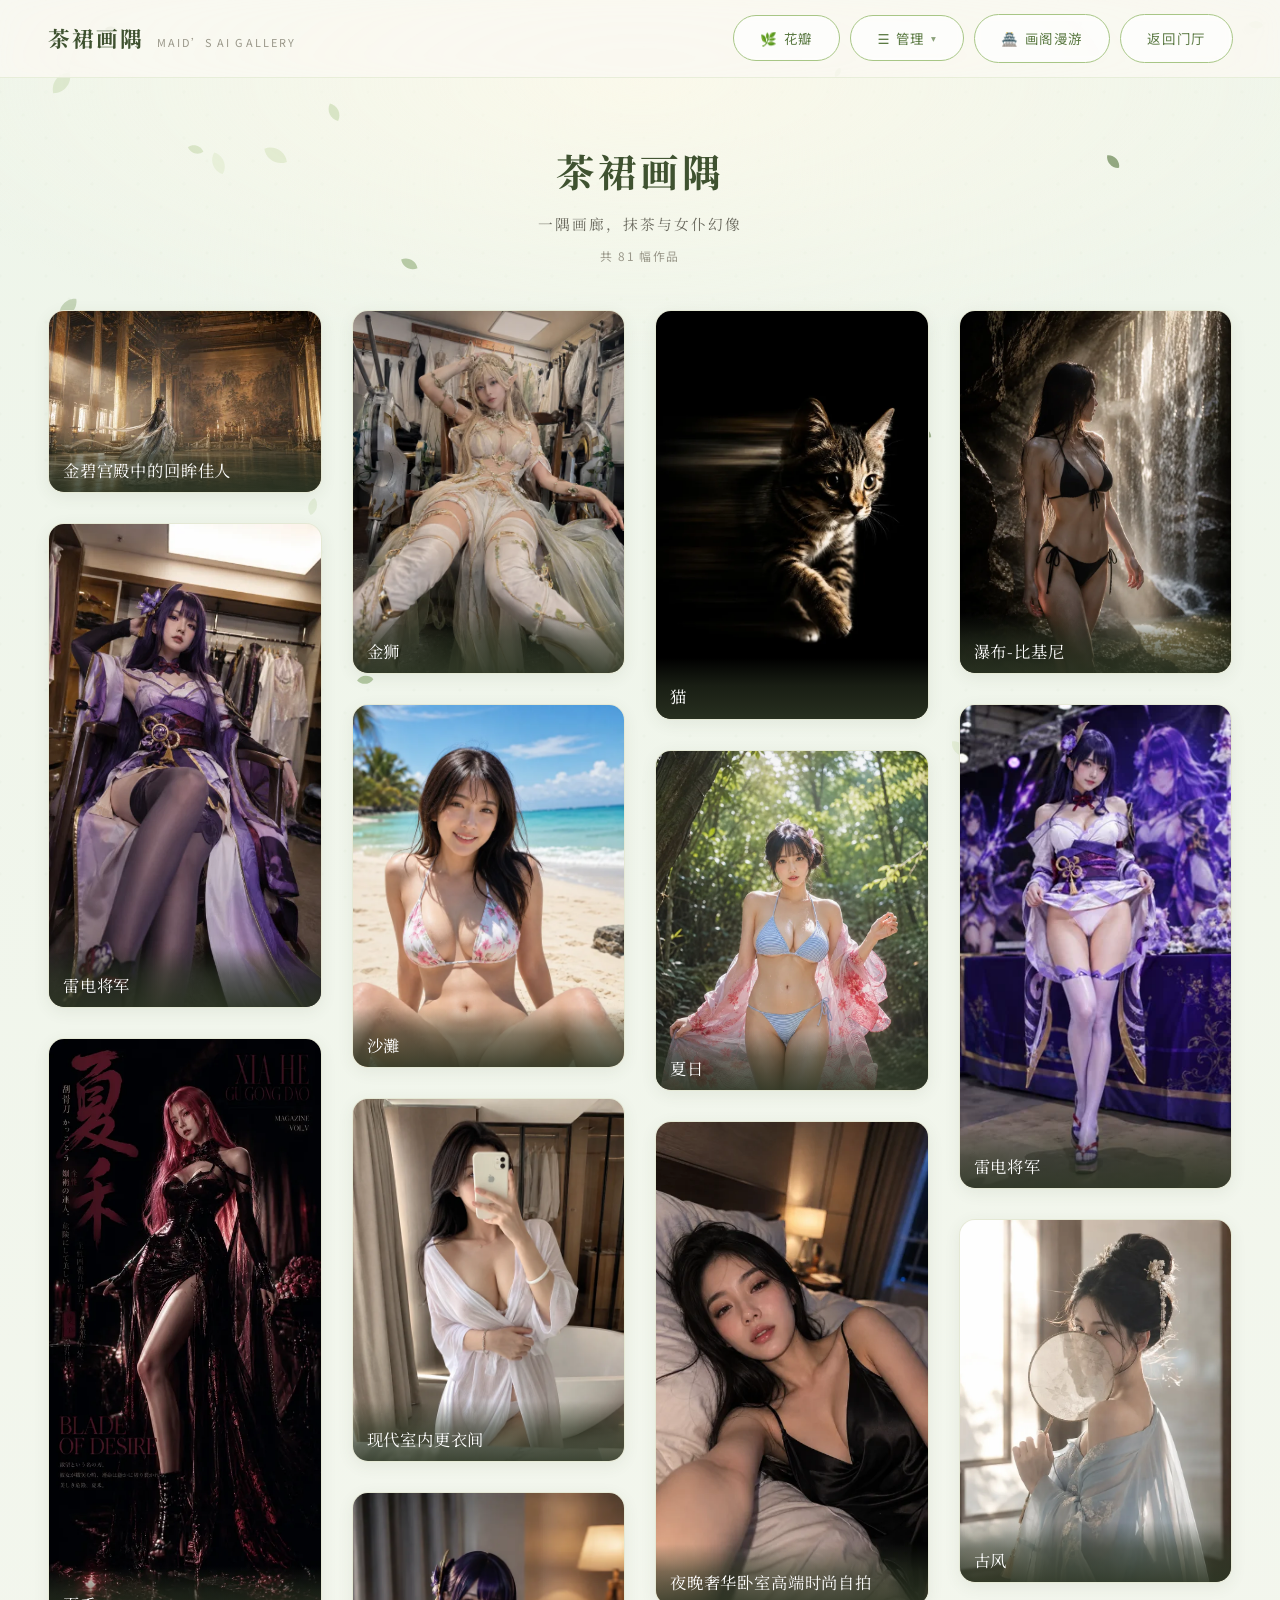
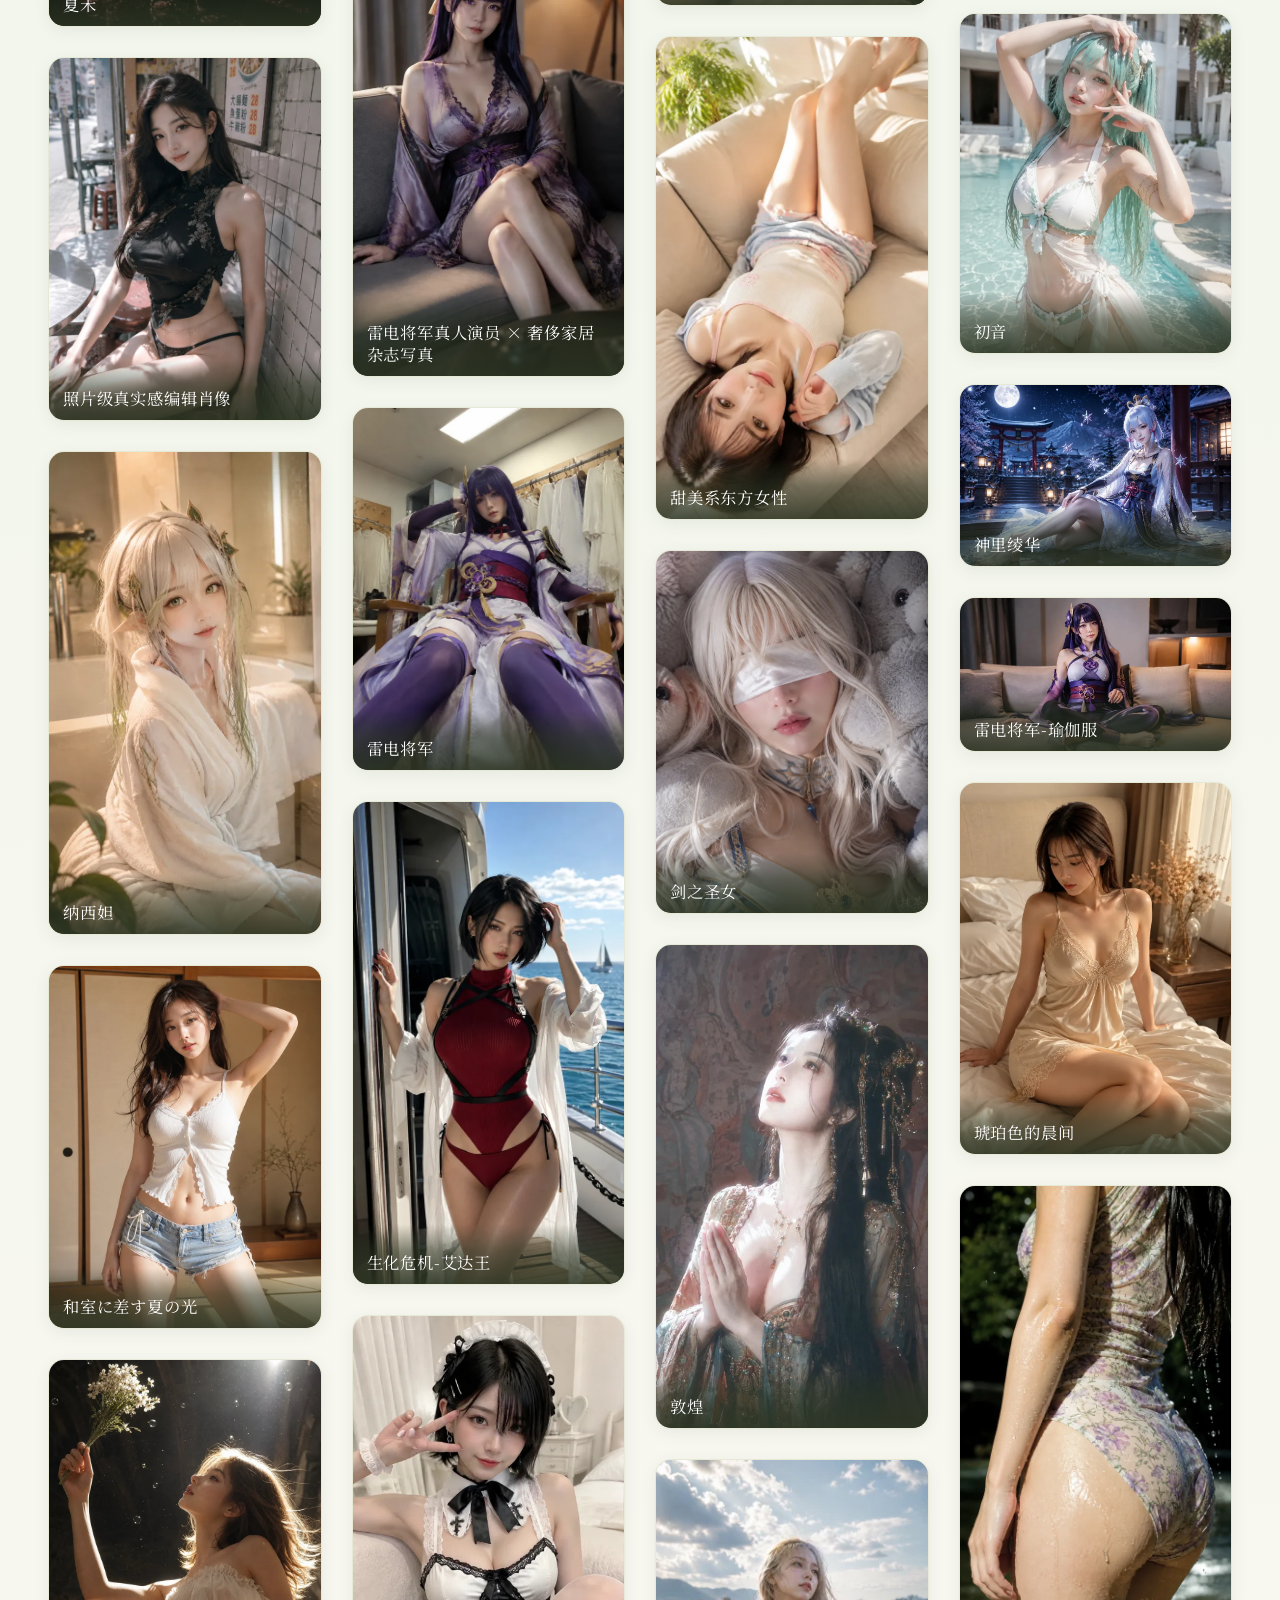
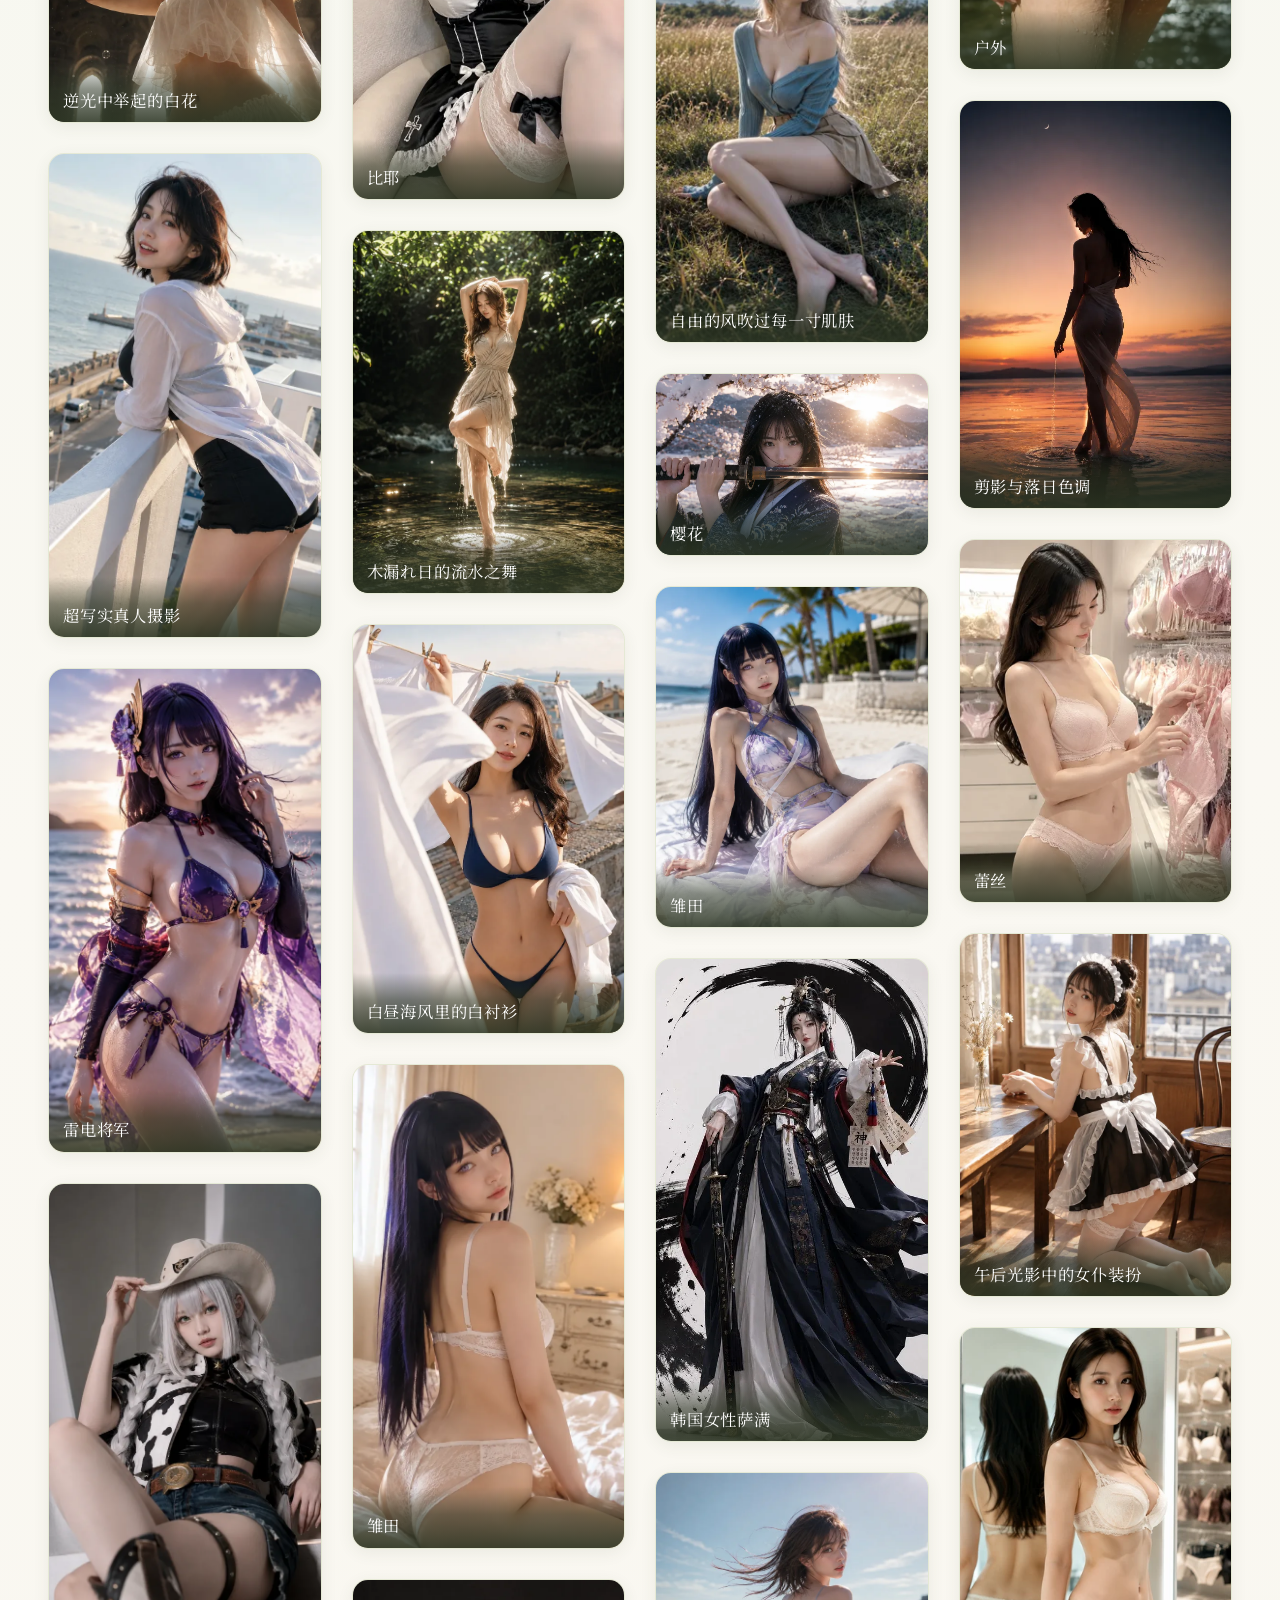
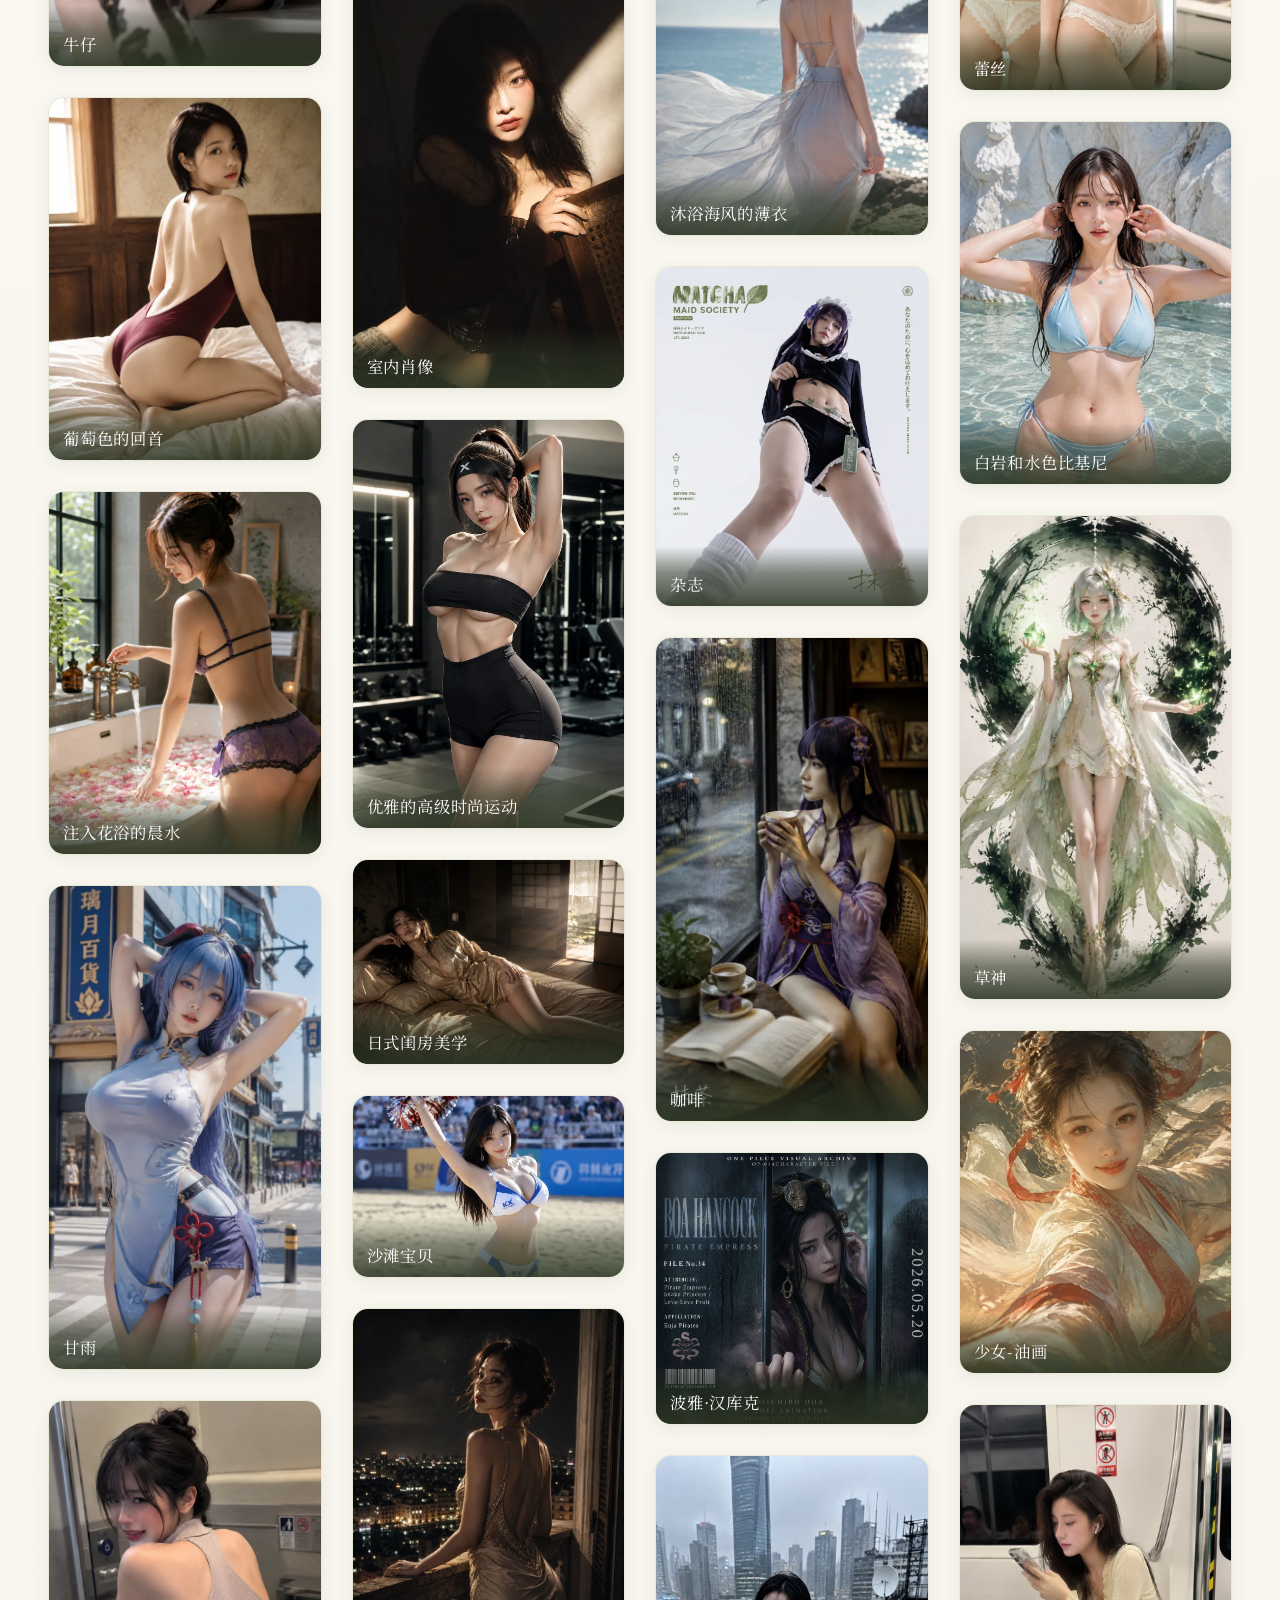
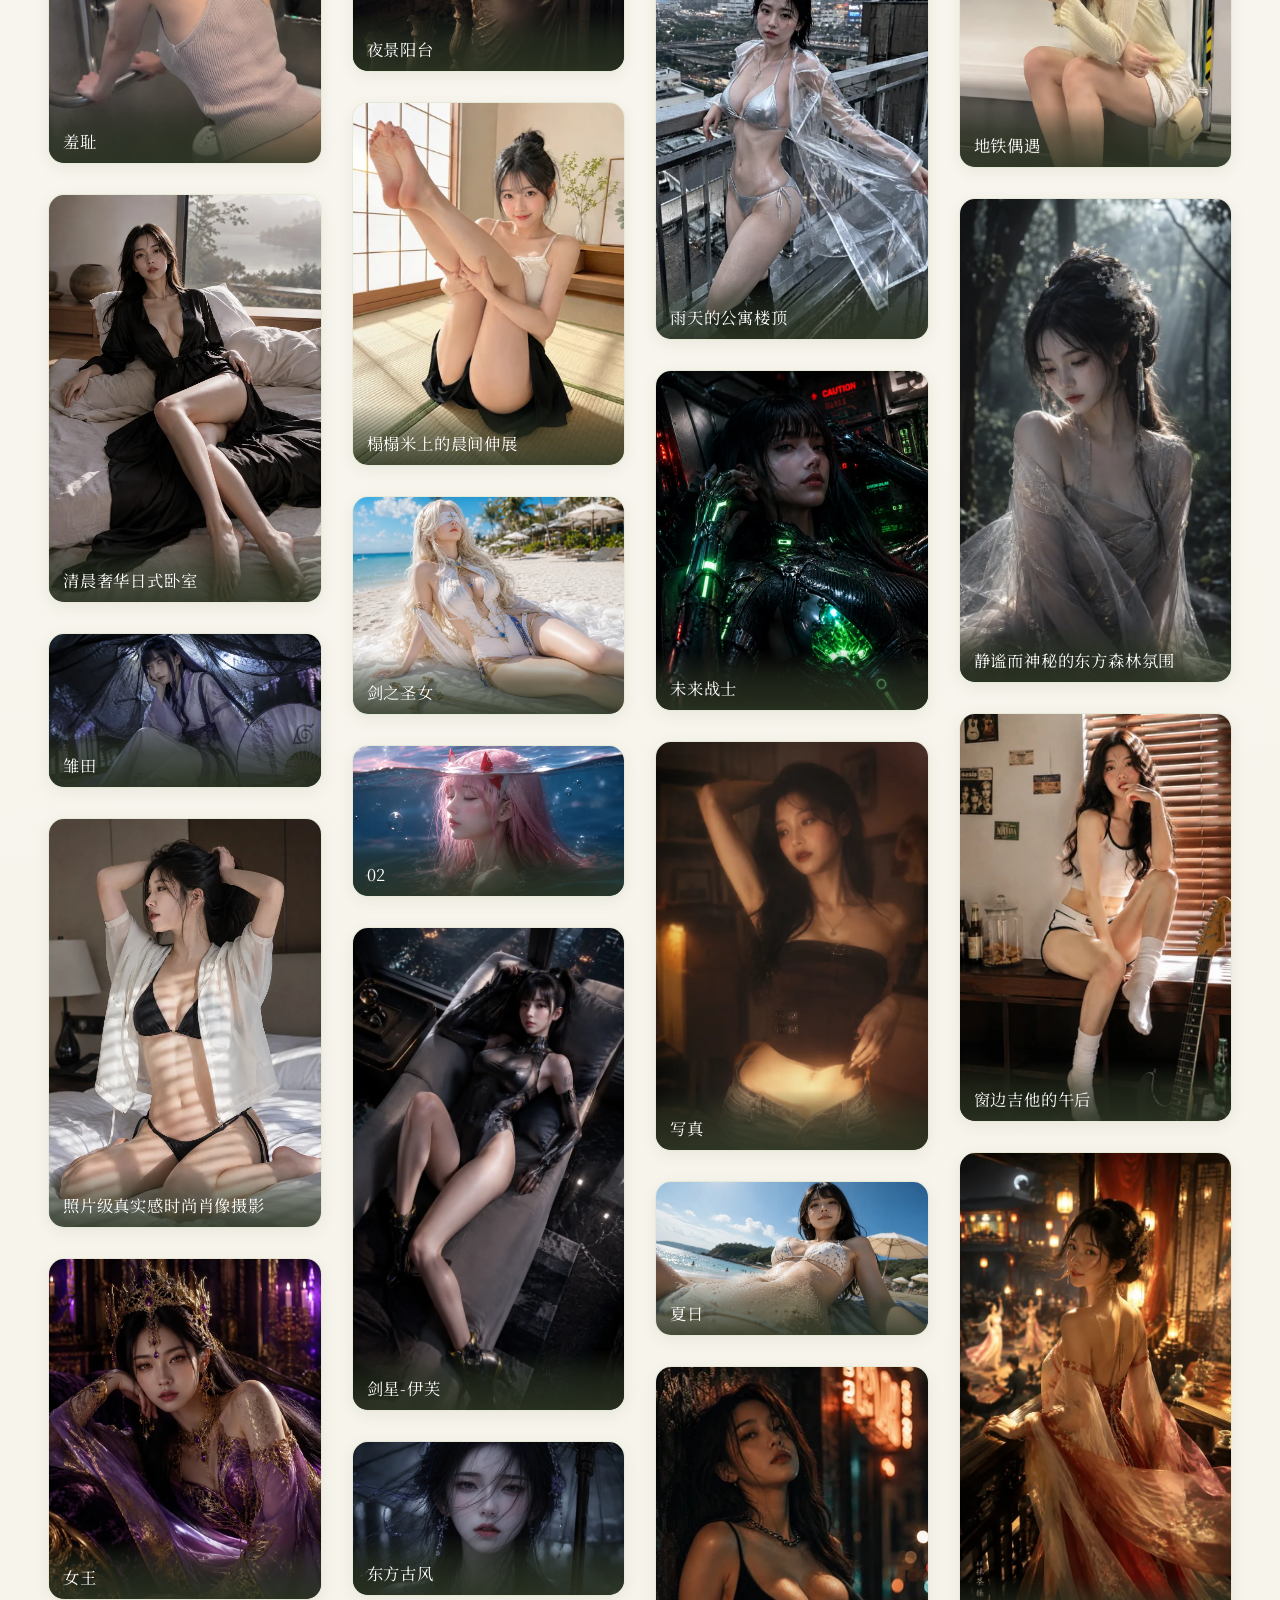
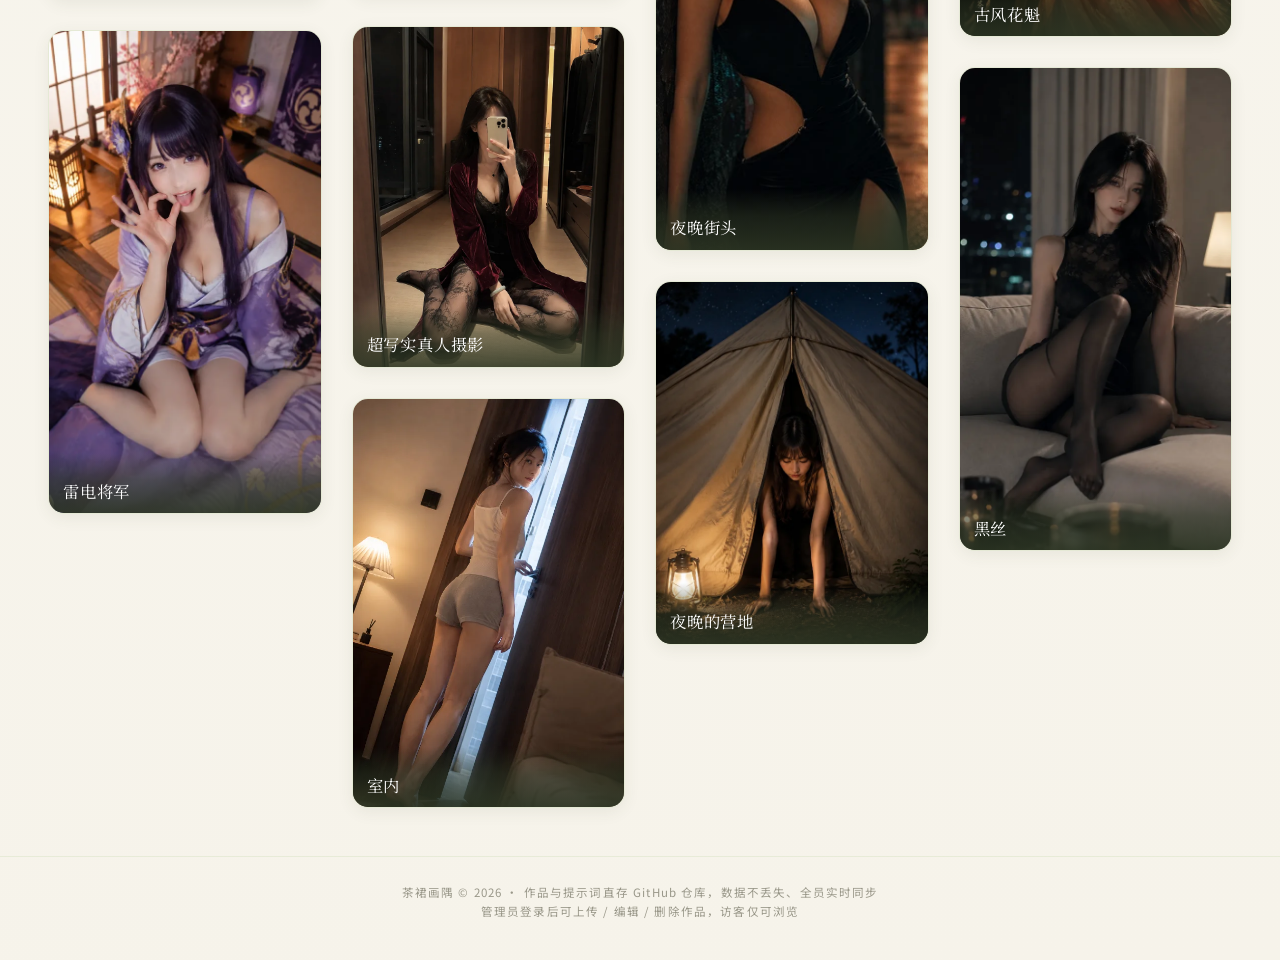
==== commit fb4daf64: "feat: 画阁漫游 pavilion.html + 入口（push gallery.html）" ====
--- a/gallery.html
+++ b/gallery.html
@@ -43,6 +43,7 @@
           <input type="file" id="importFile" accept="application/json" hidden />
         </div>
       </div>
+      <a class="btn btn--outline" href="pavilion.html">🏯 画阁漫游</a>
       <a class="btn btn--outline" href="index.html">返回门厅</a>
     </nav>
   </header>
--- a/css/style.css
+++ b/css/style.css
@@ -284,12 +284,6 @@
 .brand__sub { font-size: 0.68rem; letter-spacing: 0.2em; color: var(--ink-faint); text-transform: uppercase; }
 
 .topbar__actions { display: flex; align-items: center; gap: 10px; flex-wrap: wrap; }
-/* 视图切换（分段控件，与 .btn 视觉统一） */
-.viewseg { display: inline-flex; border: 1.5px solid rgba(168,198,134,.6); border-radius: var(--r-pill); overflow: hidden; background: #fff; box-shadow: var(--shadow-sm); transition: transform .25s ease, box-shadow .25s ease; }
-.viewseg:hover { transform: translateY(-2px); box-shadow: var(--shadow-md); }
-.viewseg__btn { border: 0; background: transparent; color: var(--ink-soft); font-family: var(--font-sans); font-size: .84rem; letter-spacing: .08em; padding: 10px 16px; cursor: pointer; transition: background .2s, color .2s; }
-.viewseg__btn + .viewseg__btn { border-left: 1.5px solid rgba(168,198,134,.5); }
-.viewseg__btn.is-active { background: var(--matcha-500); color: #fff; }
 
 /* 管理下拉：把低频管理动作收进 ☰ 管理，顶栏常驻仅留 花瓣 / 管理 / 返回门厅 */
 .mgmt { position: relative; }
@@ -352,45 +346,6 @@
 @media (max-width: 1200px) { .grid { column-count: 3; } }
 @media (max-width: 820px)  { .grid { column-count: 2; } }
 @media (max-width: 520px)  { .grid { column-count: 1; } }
-
-/* ===== 视图切换：长卷 / 暗房墙（纯展示层，对 .card 重排，不碰 JS 渲染） ===== */
-/* 长卷：横向滚动，图按原比例铺成一条 */
-body[data-view="scroll"] .grid {
-  column-count: auto;
-  display: flex; flex-direction: row; flex-wrap: nowrap;
-  overflow-x: auto; overflow-y: hidden;
-  align-items: center;
-  height: calc(100vh - 170px);
-  gap: 10px; padding: 22px clamp(16px, 4vw, 48px);
-  scroll-behavior: smooth;
-}
-body[data-view="scroll"] .card {
-  height: 72%; width: auto; flex: 0 0 auto; margin: 0;
-  display: inline-flex; border-radius: 8px;
-}
-body[data-view="scroll"] .card__media { height: 100%; }
-body[data-view="scroll"] .card__img { height: 100%; width: auto; }
-body[data-view="scroll"] .card:hover { transform: translateY(-8px); }
-
-/* 暗房墙：12 列密集网格，默认未显影(暗房)，悬停即显影 */
-body[data-view="mosaic"] .grid {
-  column-count: auto;
-  display: grid; grid-template-columns: repeat(12, 1fr);
-  gap: 3px; padding: 14px clamp(10px, 3vw, 30px);
-}
-body[data-view="mosaic"] .card {
-  margin: 0; break-inside: auto; aspect-ratio: 1; border-radius: 3px; overflow: hidden;
-}
-body[data-view="mosaic"] .card__media { height: 100%; }
-body[data-view="mosaic"] .card__img {
-  height: 100%; width: 100%; object-fit: cover;
-  filter: grayscale(.75) brightness(.55) contrast(1.15);
-  transition: filter .5s ease, transform .5s ease;
-}
-body[data-view="mosaic"] .card:hover { transform: none; }
-body[data-view="mosaic"] .card:hover .card__img { filter: none; transform: scale(1.1); }
-body[data-view="mosaic"] .card__cap { display: none; }
-body[data-view="mosaic"] .card__spot { display: none; }
 
 .card {
   position: relative;
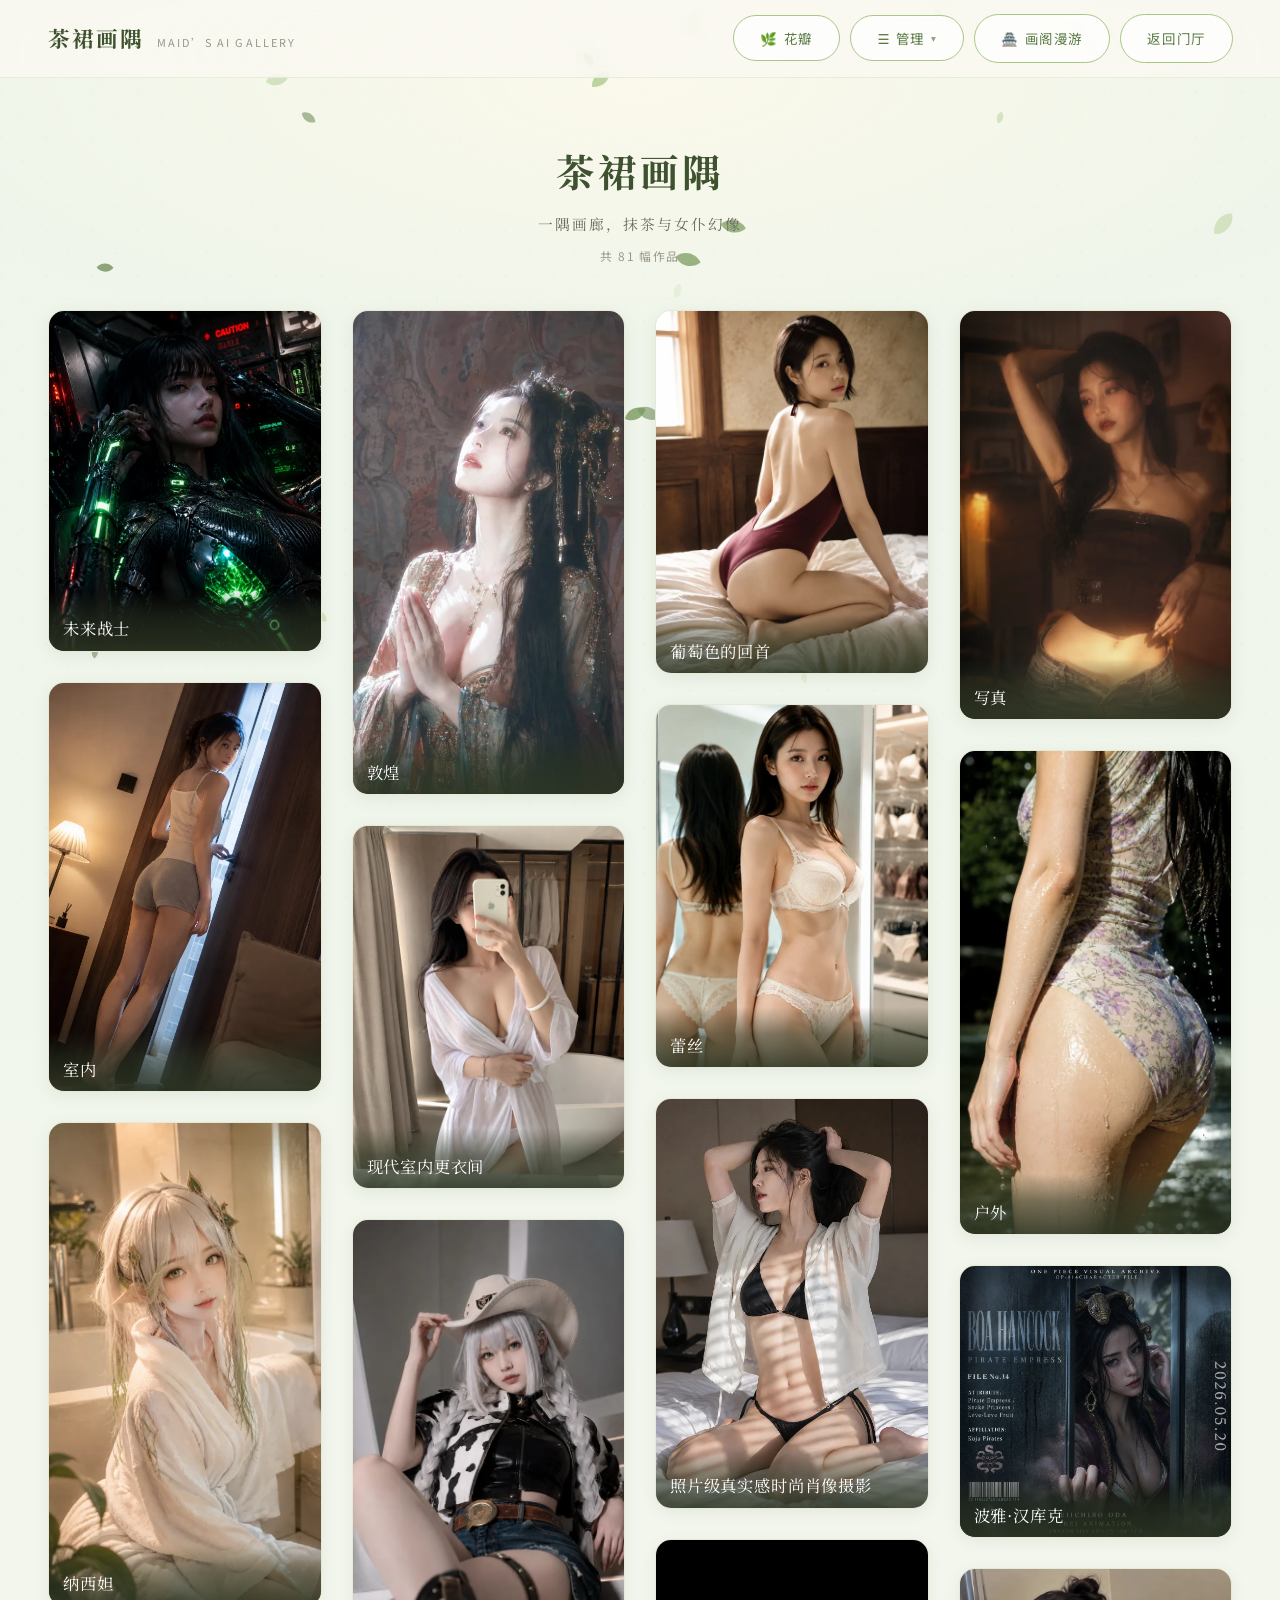
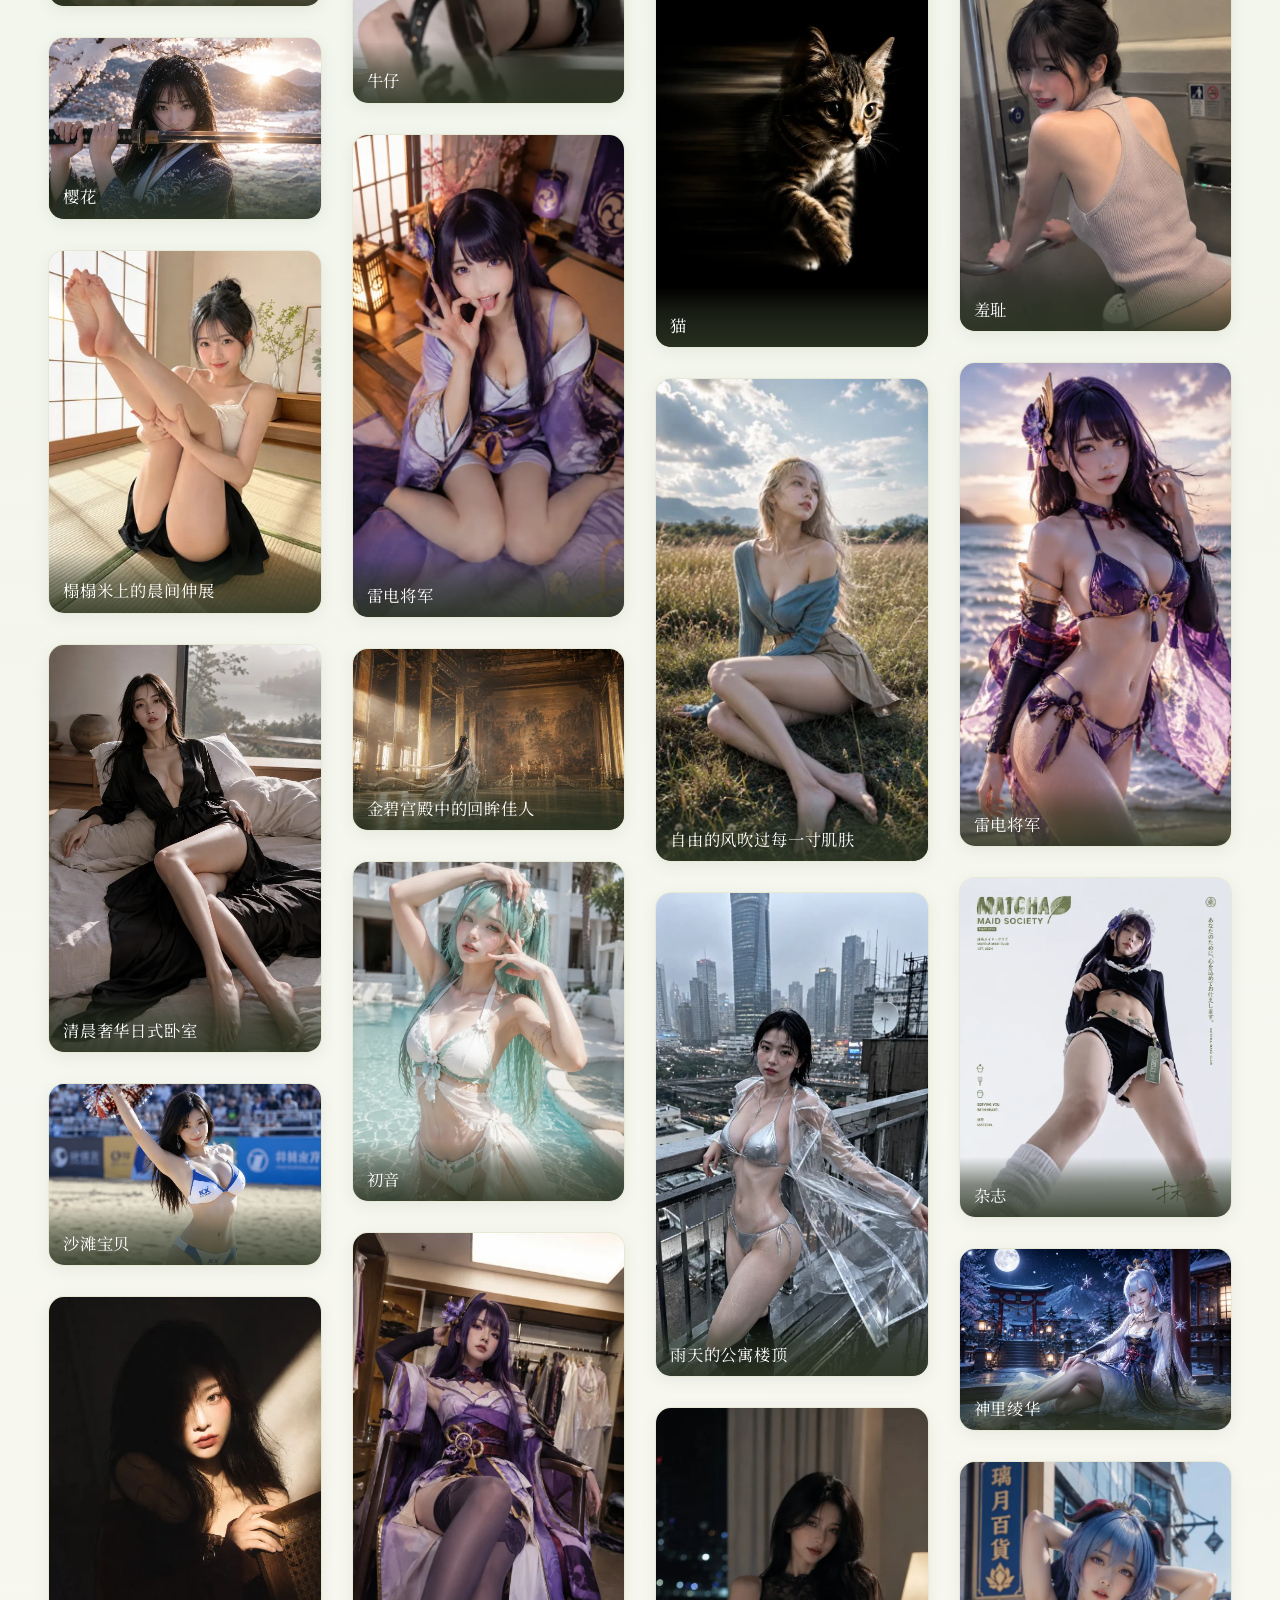
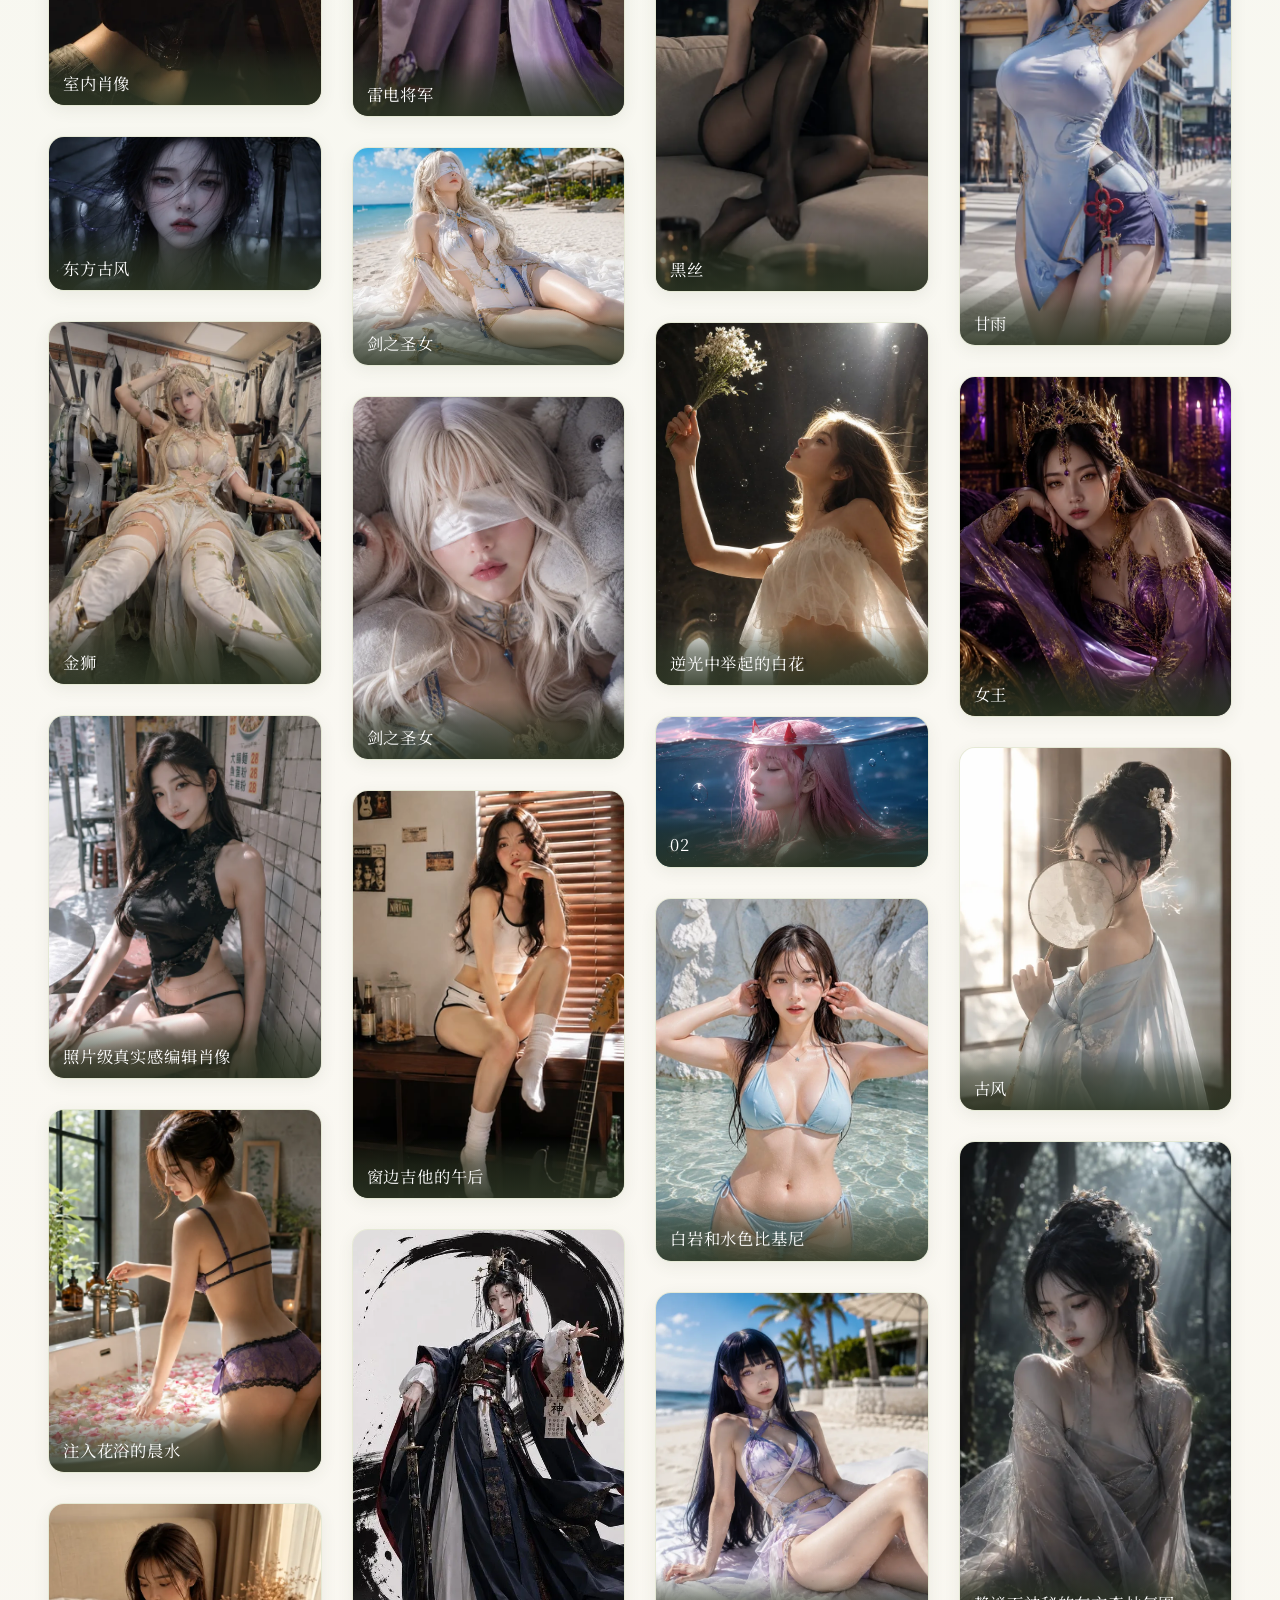
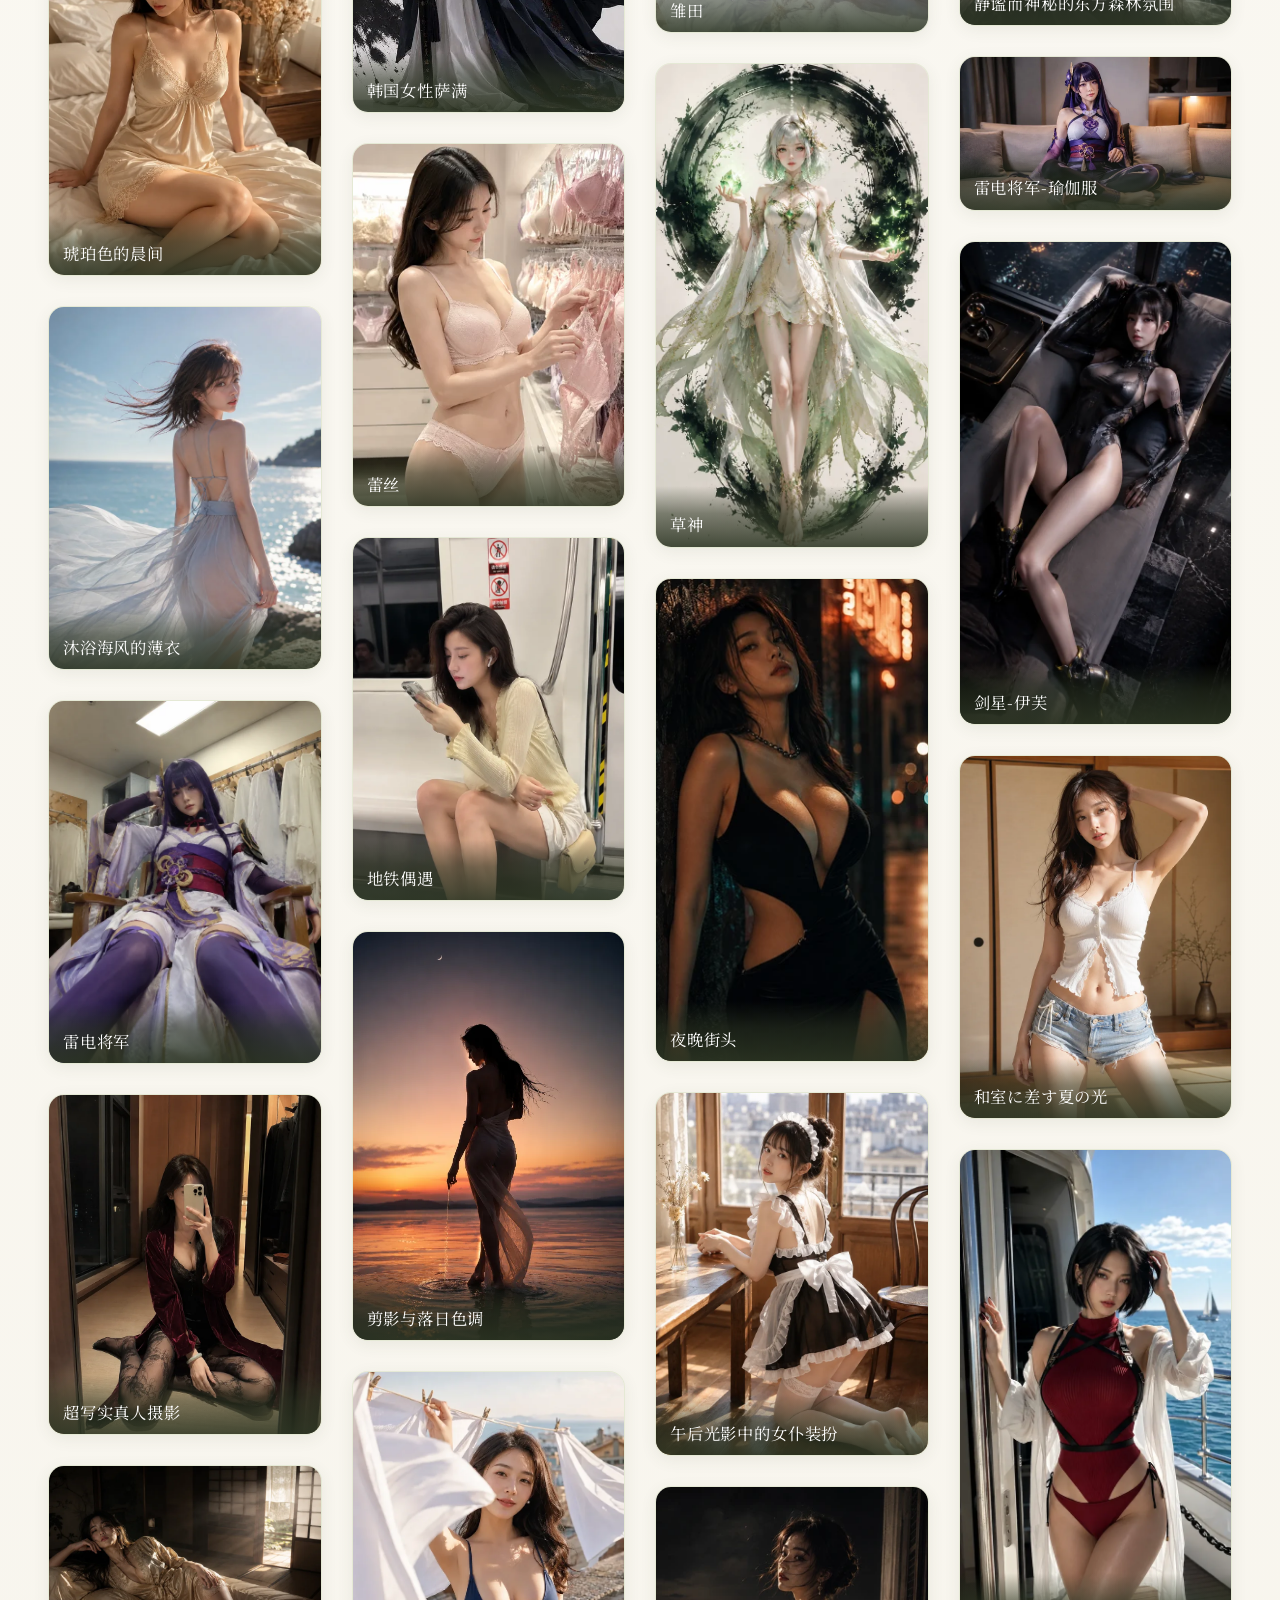
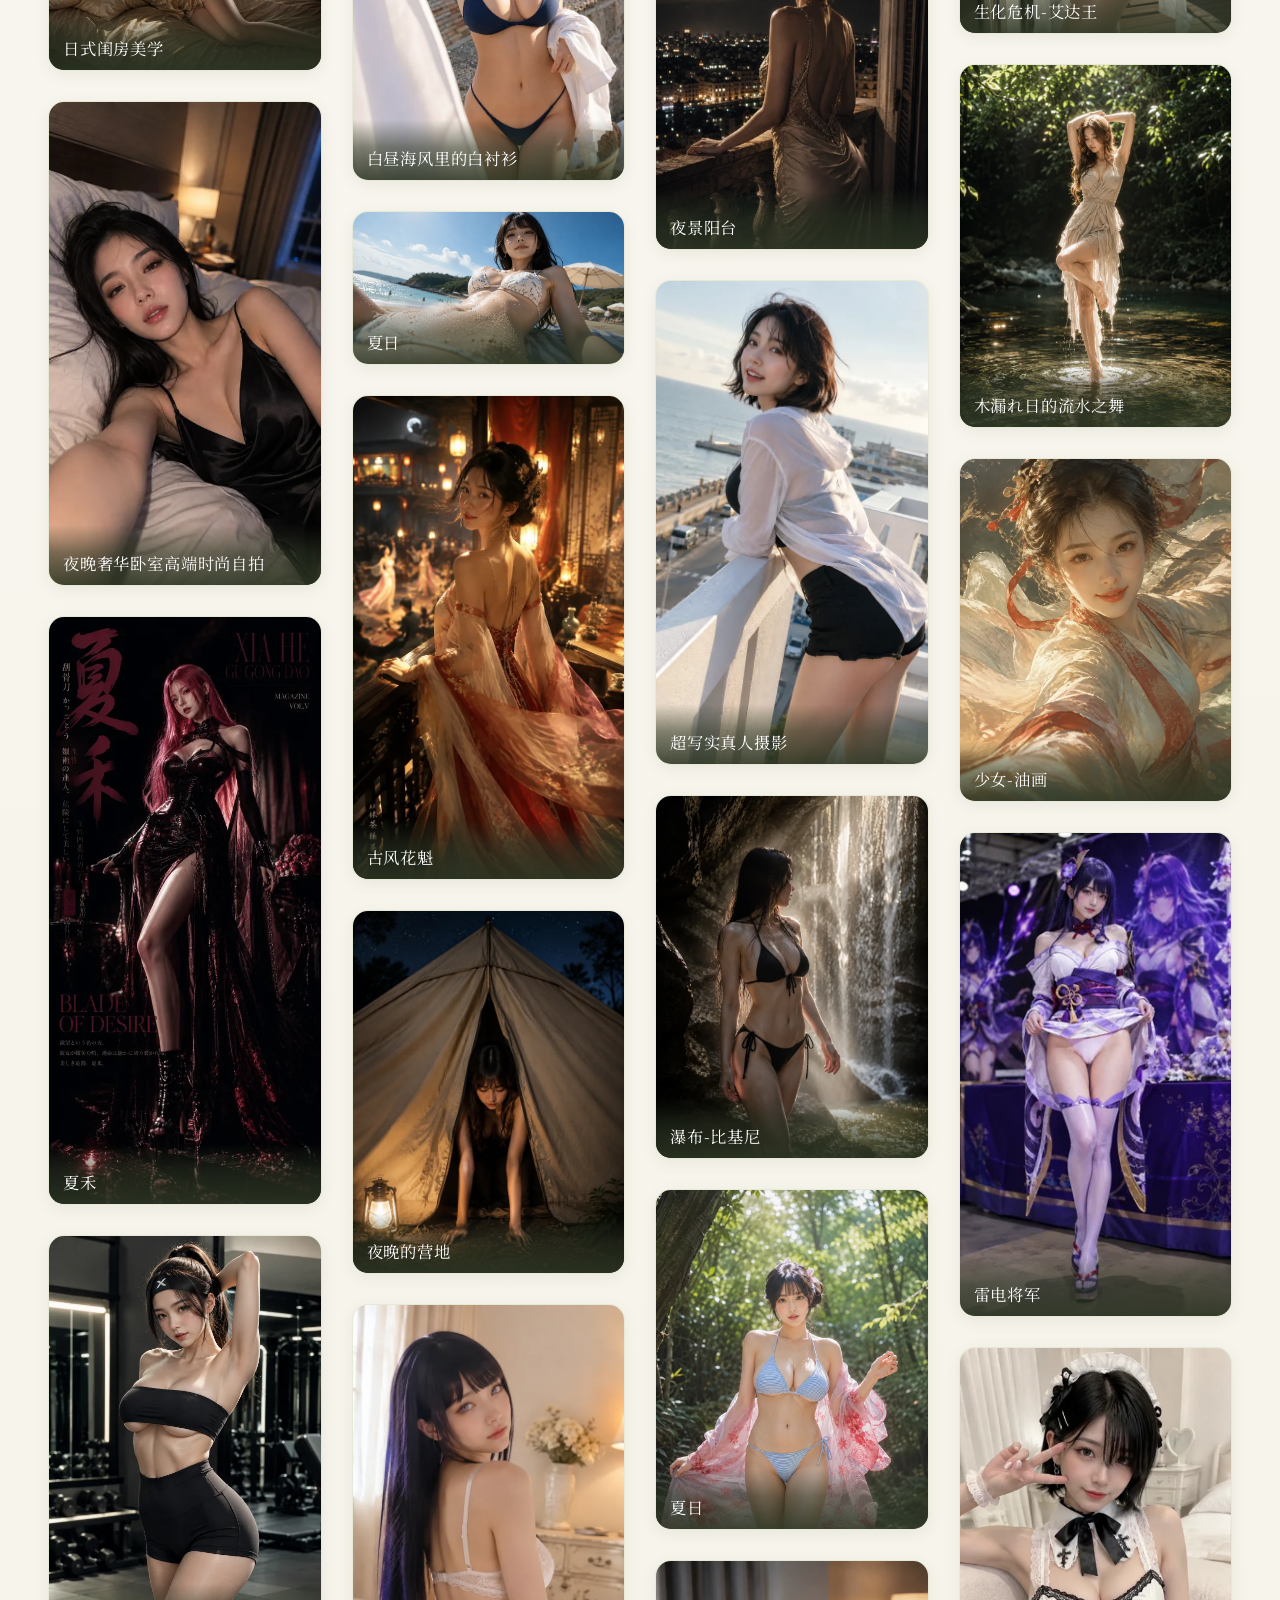
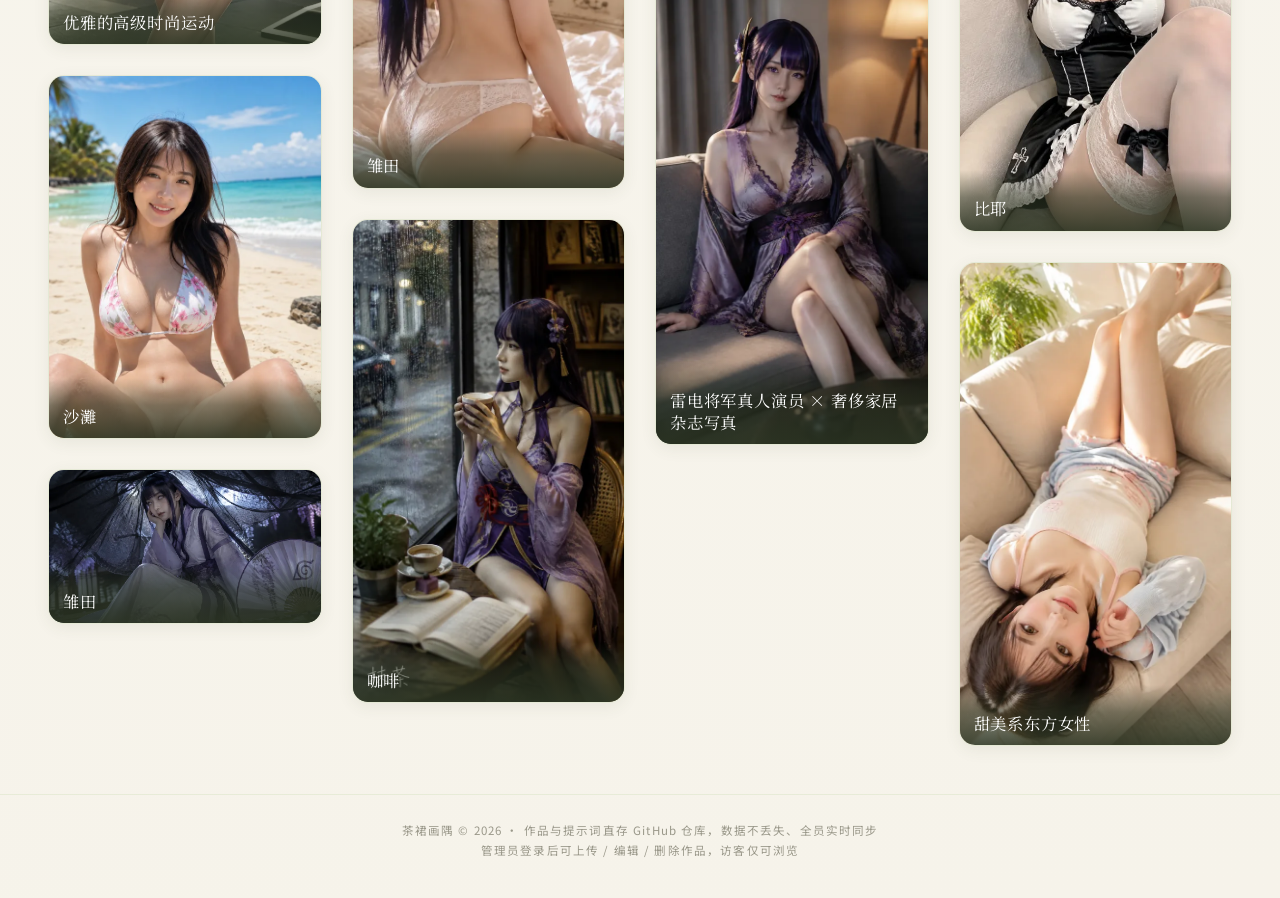
==== commit ae8e8552: "fix: 返回欢迎页链接加新缓存破坏参数 ?_t=20260830e + index 加 pageshow 重载应对 bfcache" ====
--- a/gallery.html
+++ b/gallery.html
@@ -19,7 +19,7 @@
 
   <!-- 顶栏 -->
   <header class="topbar">
-    <a class="brand" href="index.html" aria-label="返回欢迎页">
+    <a class="brand" href="index.html?_t=20260830e" aria-label="返回欢迎页">
       <span class="brand__mark">茶裙画隅</span>
       <span class="brand__sub">Maid&rsquo;s AI Gallery</span>
     </a>
@@ -44,7 +44,7 @@
         </div>
       </div>
       <a class="btn btn--outline" href="pavilion.html">🏯 画阁漫游</a>
-      <a class="btn btn--outline" href="index.html">返回门厅</a>
+      <a class="btn btn--outline" href="index.html?_t=20260830e">返回门厅</a>
     </nav>
   </header>
 
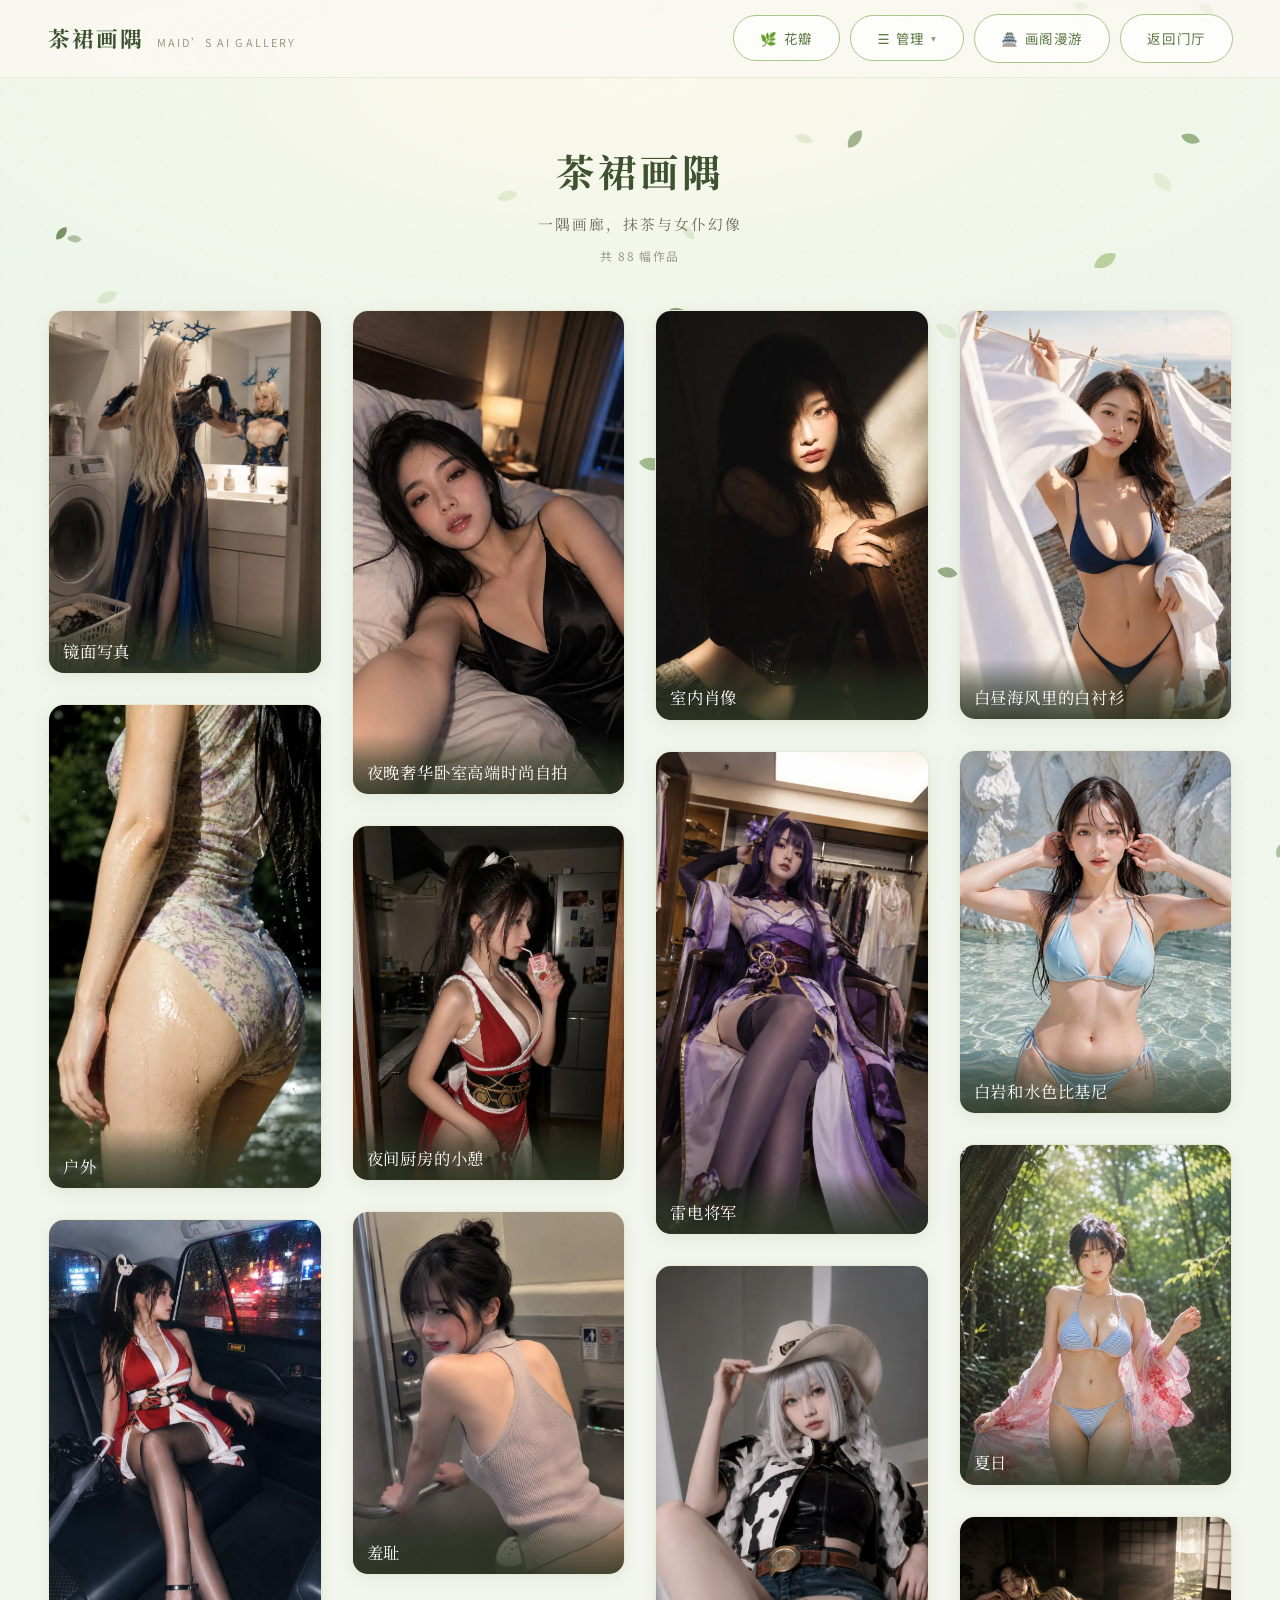
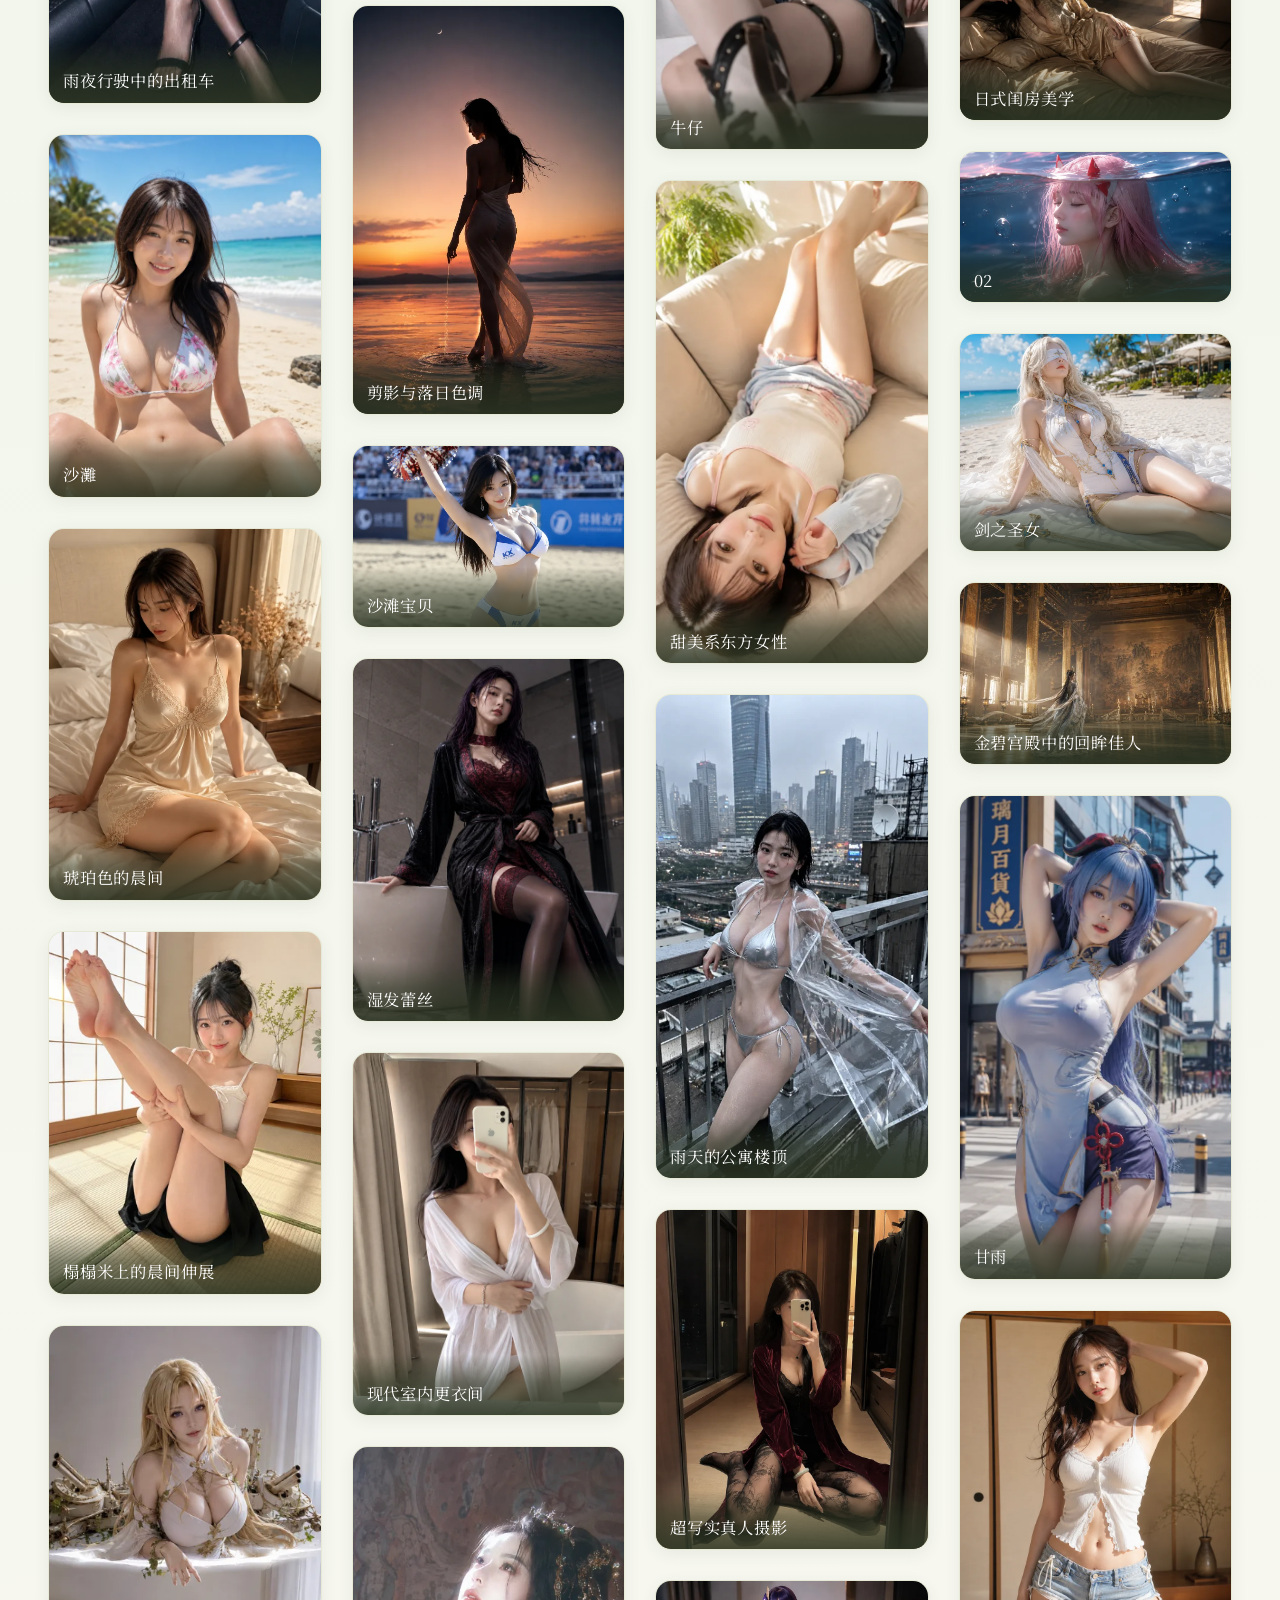
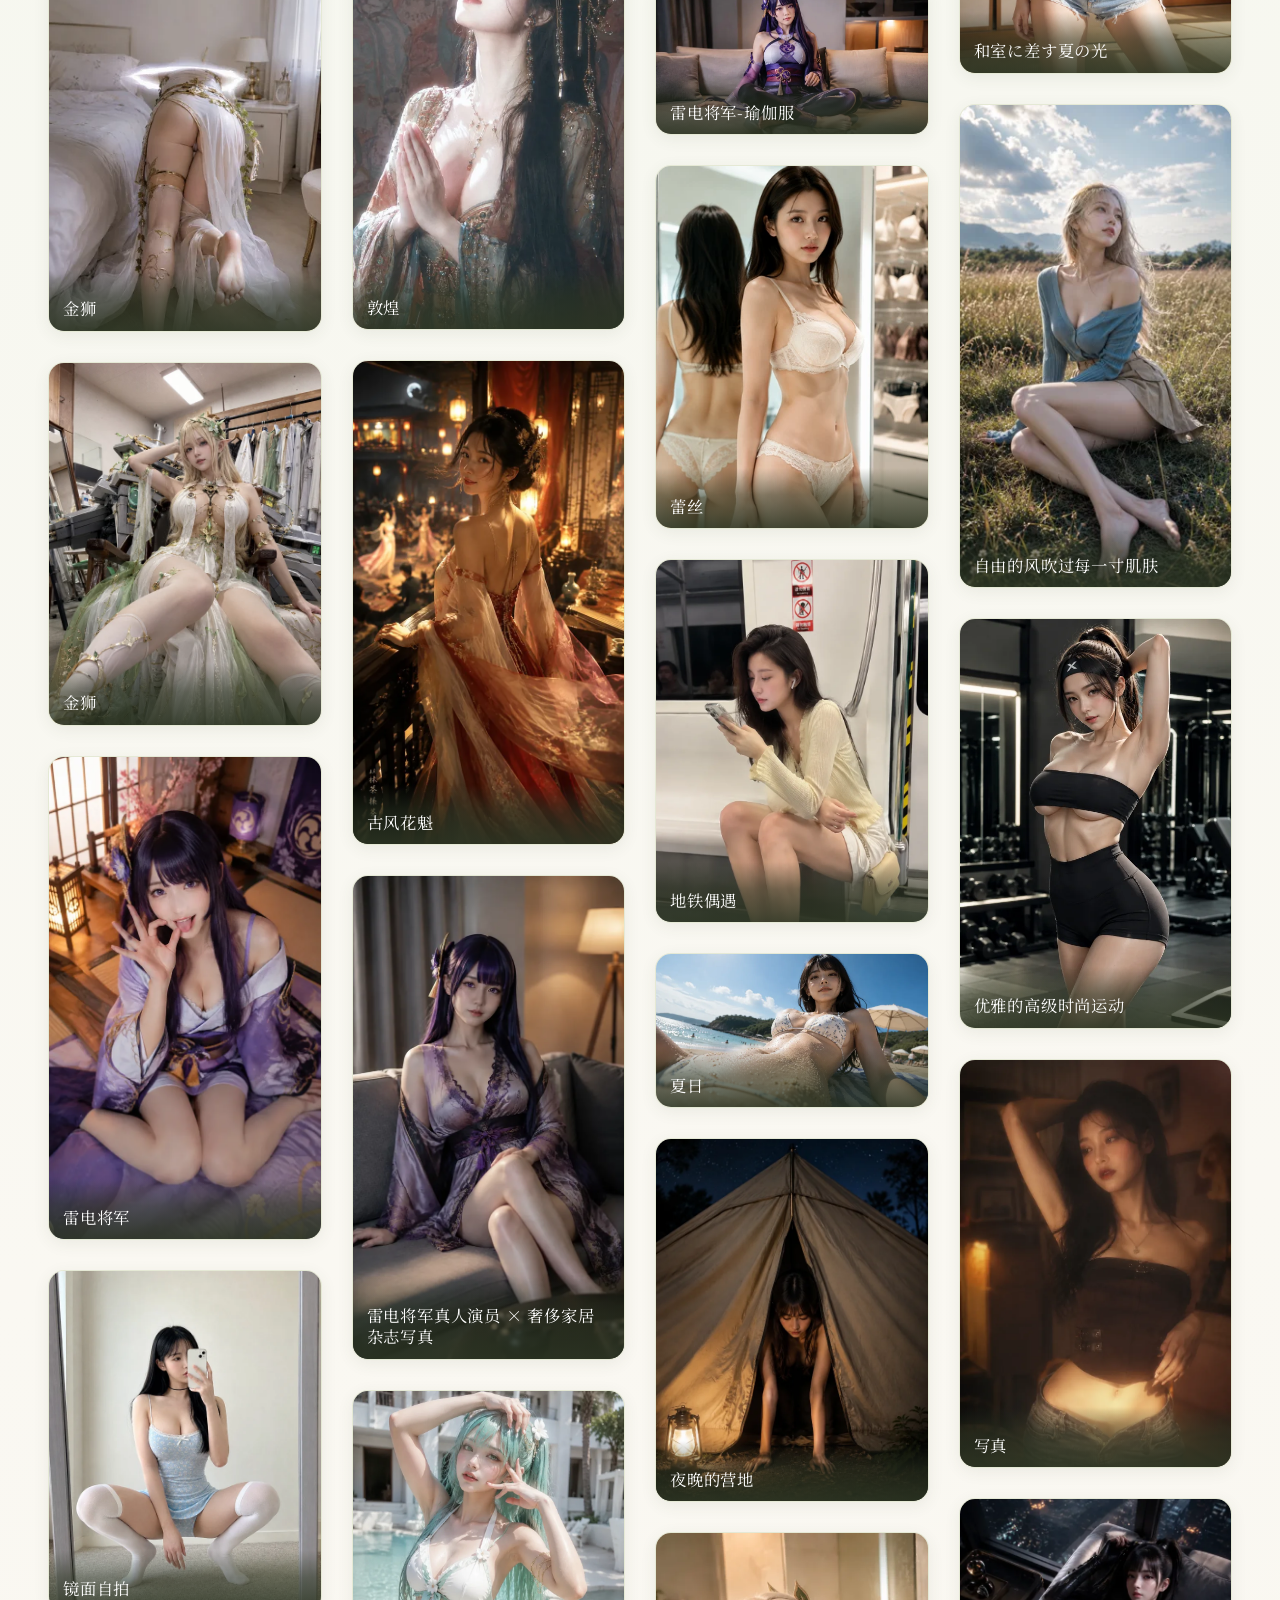
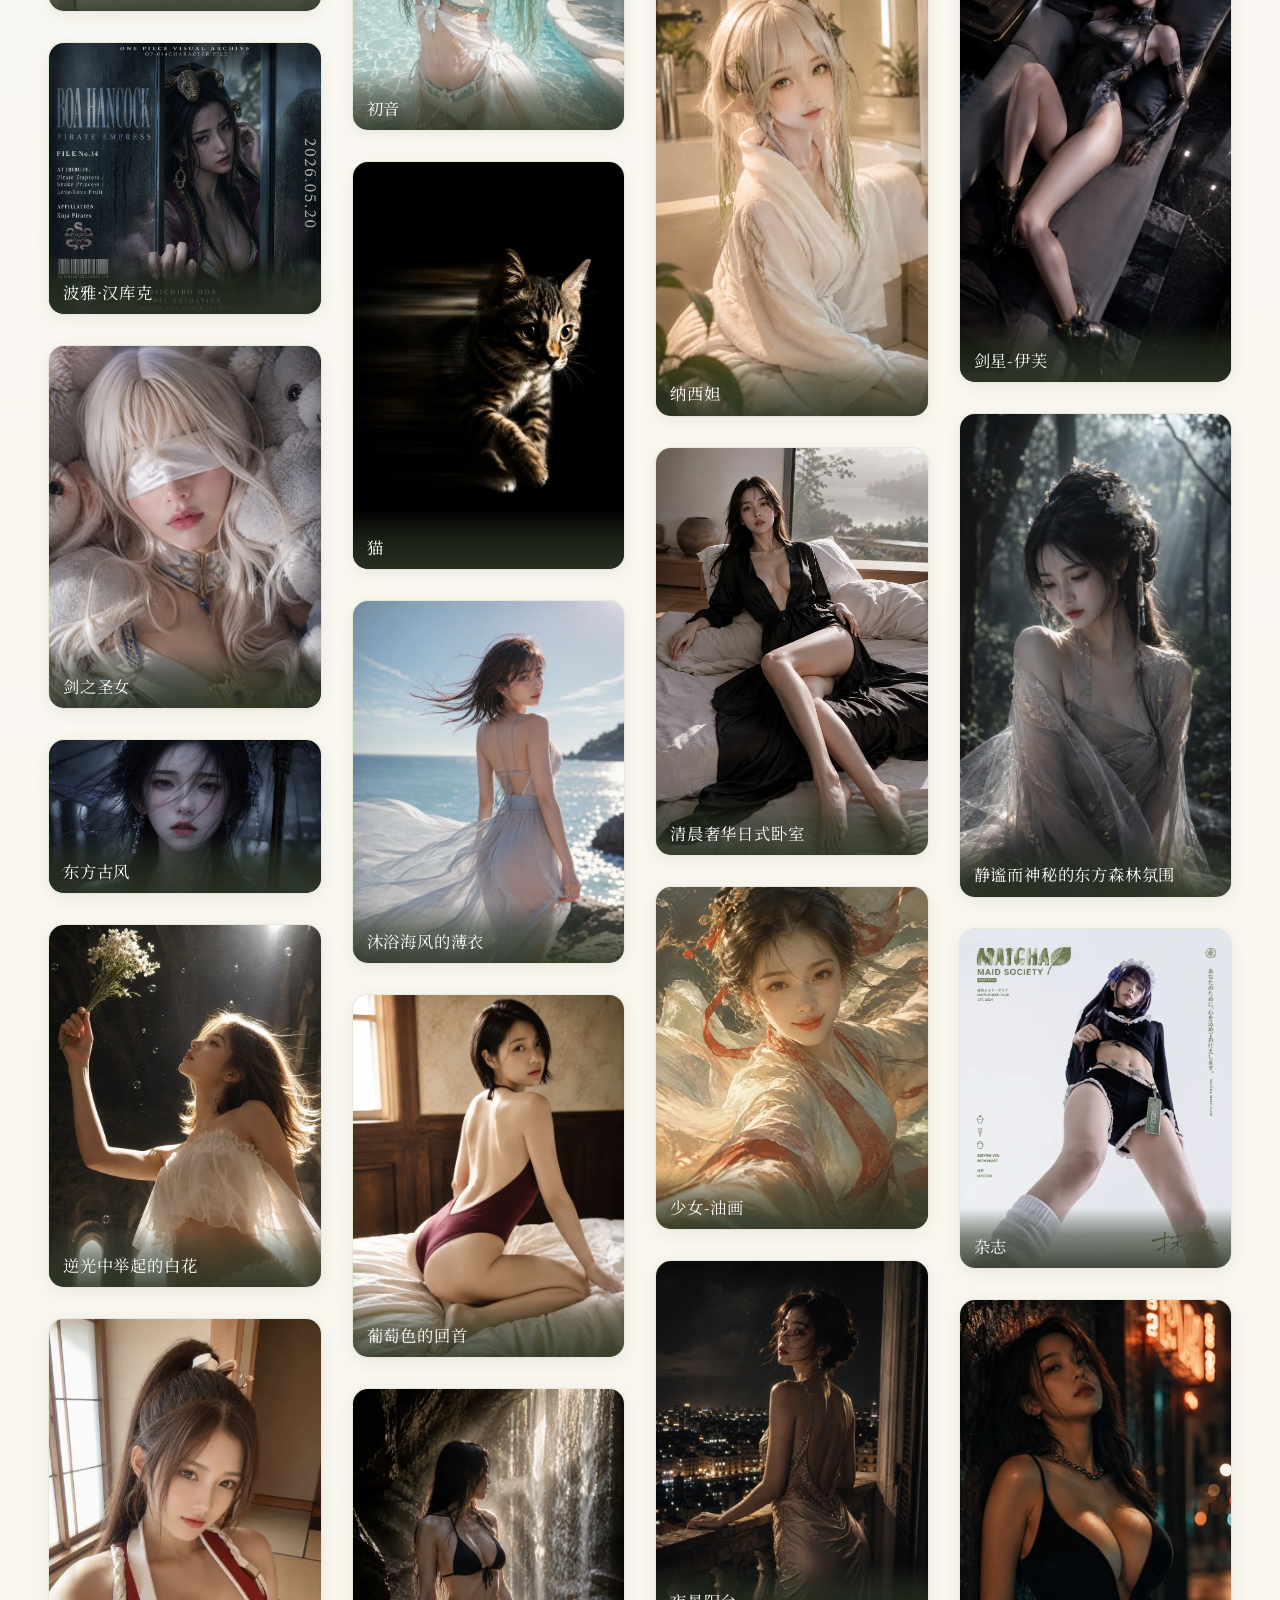
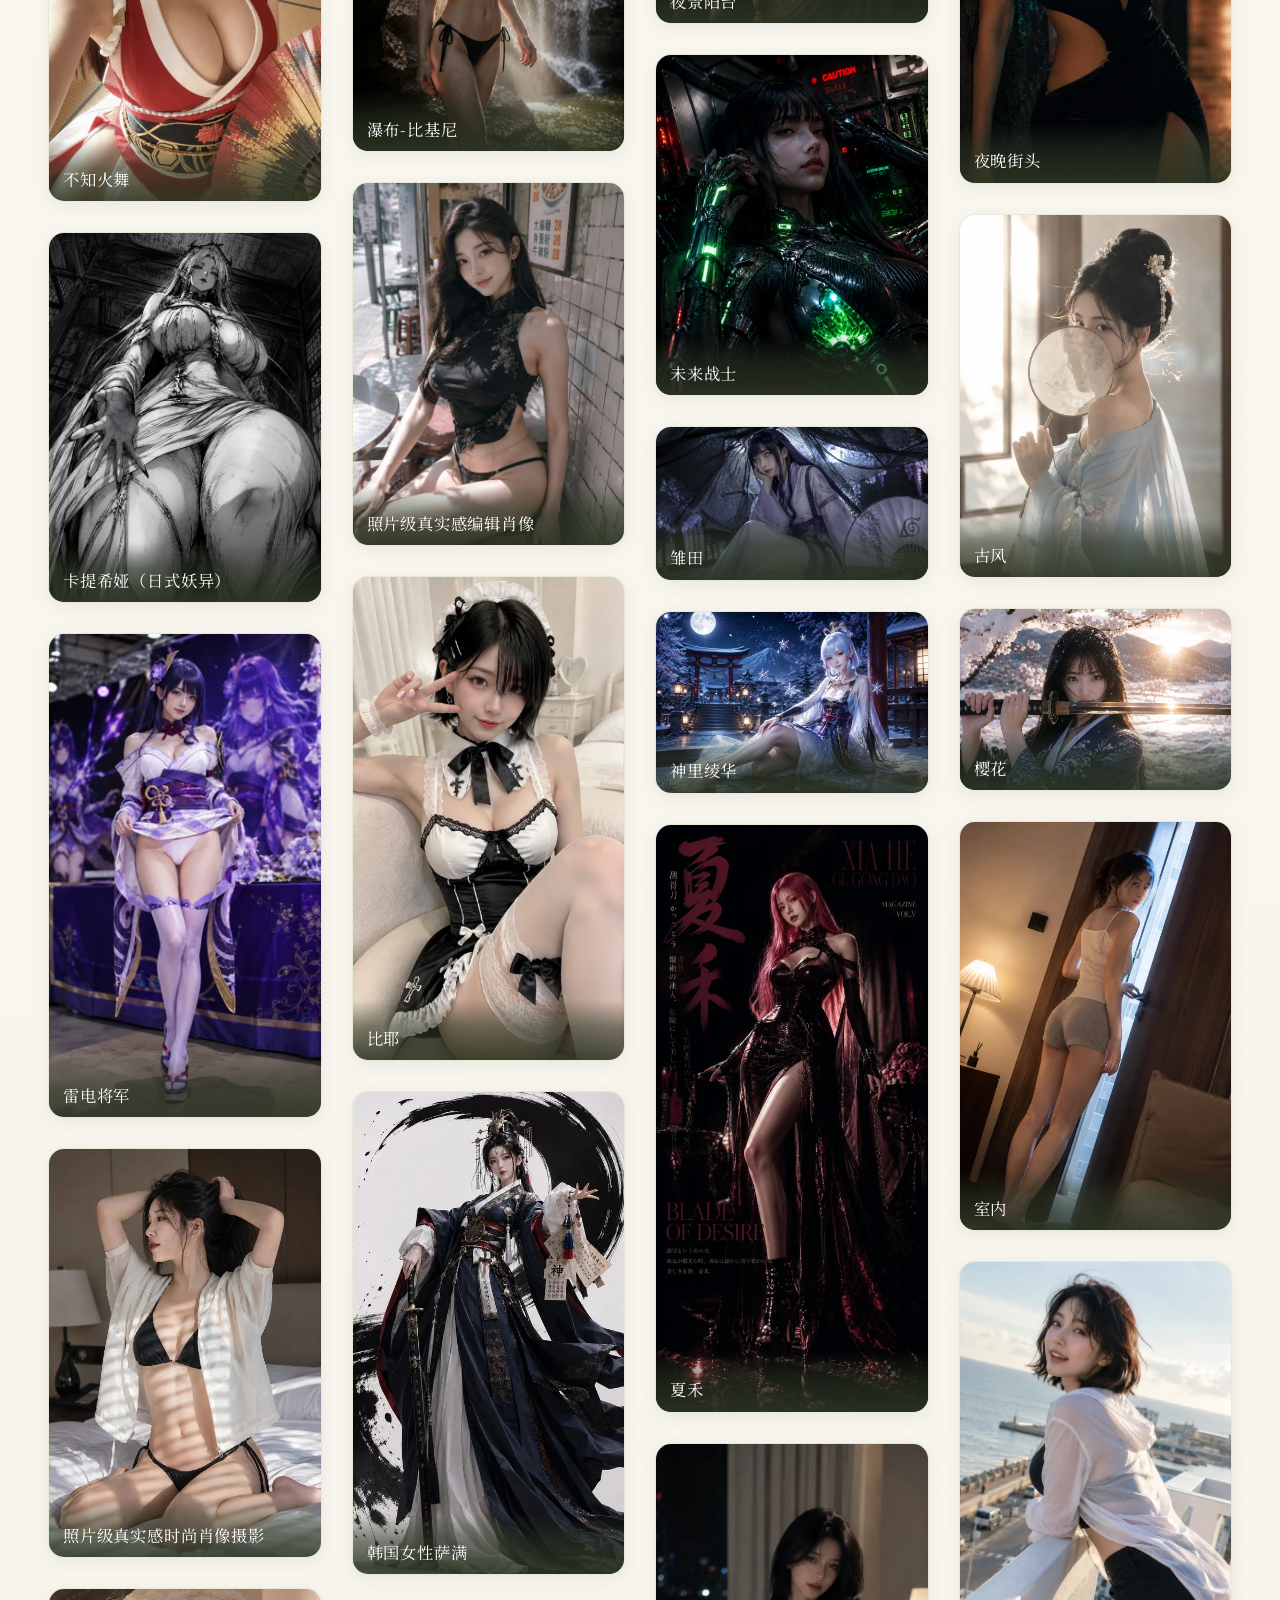
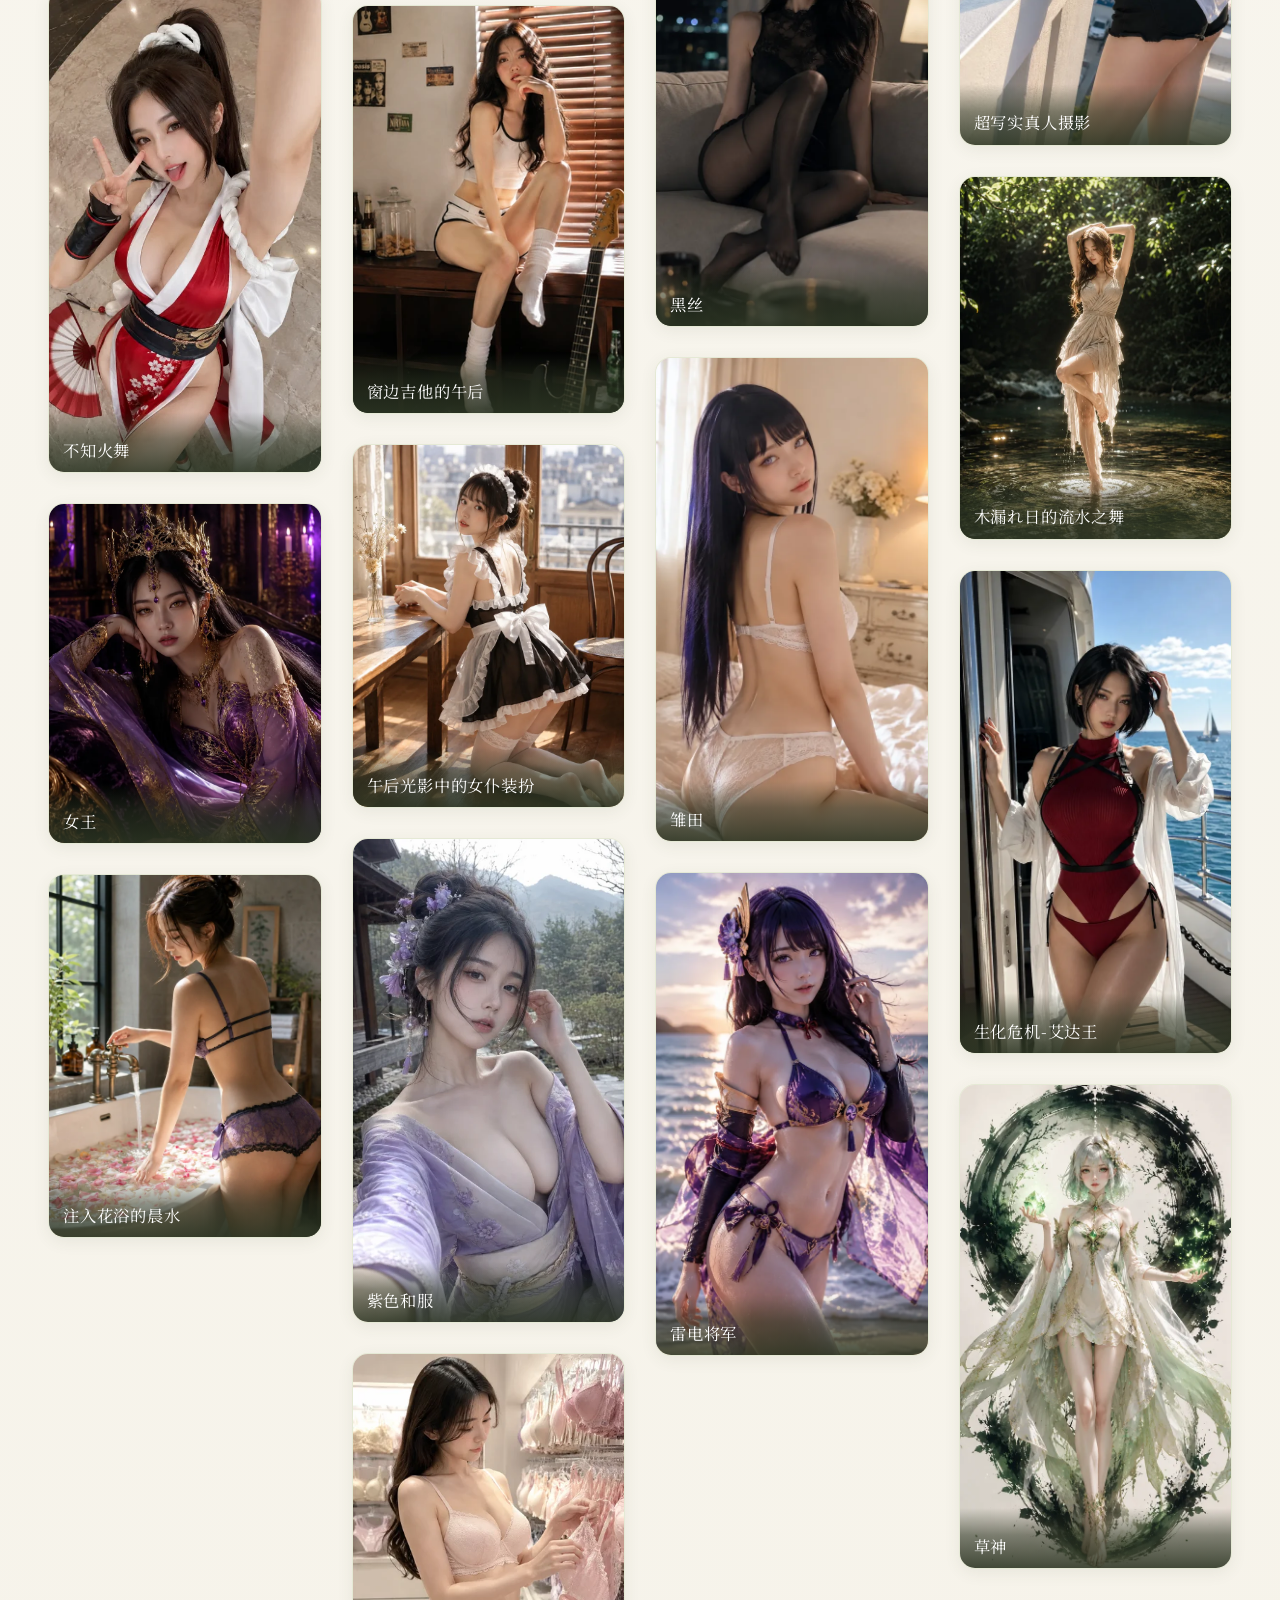
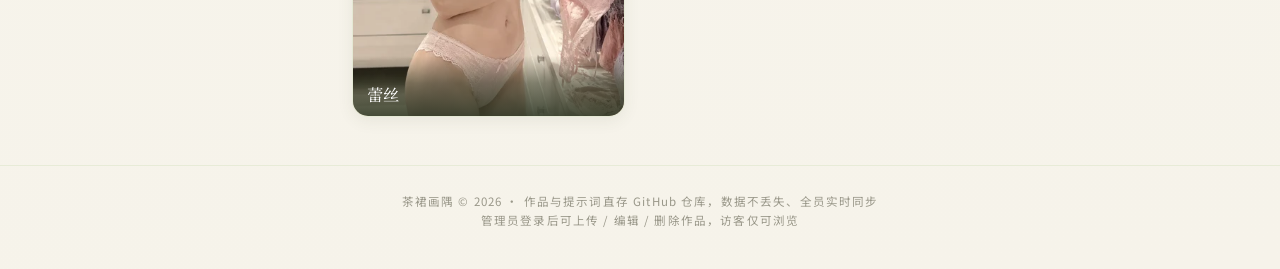
==== commit f921221c: "fix: 画廊 main.js/bg.js 主源改同源相对路径(?v=)，jsDelivr 仅兜底——根治 jsDelivr@main 吐旧版导致上传缺 medium 的根因" ====
--- a/gallery.html
+++ b/gallery.html
@@ -5,6 +5,7 @@
   <meta name="viewport" content="width=device-width, initial-scale=1.0" />
   <title>画廊 · 茶裙画隅</title>
   <meta name="description" content="茶裙画隅画廊 —— 一隅画廊，抹茶与女仆幻像。" />
+  <meta http-equiv="Cache-Control" content="no-cache,no-store,must-revalidate" />
   <link rel="preconnect" href="https://fonts.googleapis.com" />
   <link rel="preconnect" href="https://fonts.gstatic.com" crossorigin />
   <link rel="preconnect" href="https://gcore.jsdelivr.net" crossorigin />
@@ -149,13 +150,13 @@
 
   <!-- 作品数据快照：以 <script> 注入全局变量，绕开沙箱对 fetch 的限制，也更稳健。
        defer：不阻塞首屏渲染——页面骨架先显示，脚本按序在 DOM 解析后执行。
-       数据快照保持相对路径（github.io）以保证实时同步；css/main/bg 走 jsDelivr 加速，
-       失败时 onerror 自动降级回相对路径。 -->
+      数据快照保持相对路径（github.io）以保证实时同步；main.js/bg.js 主源亦走同源相对路径
+      （jsDelivr @main 会滞后吐旧版，导致上传逻辑/跳转行为不一致），jsDelivr 仅作 onerror 兜底。 -->
   <script src="data/artworks.js" defer></script>
-  <script src="https://cdn.jsdelivr.net/gh/wujieqimei/mopu-huanhui@main/js/main.js" defer
-          onerror="this.onerror=null;(function(){var s=document.createElement('script');s.src='js/main.js';document.body.appendChild(s);})();"></script>
-  <script src="https://cdn.jsdelivr.net/gh/wujieqimei/mopu-huanhui@main/js/bg.js" defer
-          onerror="this.onerror=null;(function(){var s=document.createElement('script');s.src='js/bg.js';document.body.appendChild(s);})();"></script>
+  <script src="js/main.js?v=20260905" defer
+          onerror="this.onerror=null;(function(){var s=document.createElement('script');s.src='https://cdn.jsdelivr.net/gh/wujieqimei/mopu-huanhui@main/js/main.js';document.body.appendChild(s);})();"></script>
+  <script src="js/bg.js?v=20260905" defer
+          onerror="this.onerror=null;(function(){var s=document.createElement('script');s.src='https://cdn.jsdelivr.net/gh/wujieqimei/mopu-huanhui@main/js/bg.js';document.body.appendChild(s);})();"></script>
 
   <!-- 顶栏「☰ 管理」下拉：与加载/同步链路解耦，独立开关 -->
   <script>
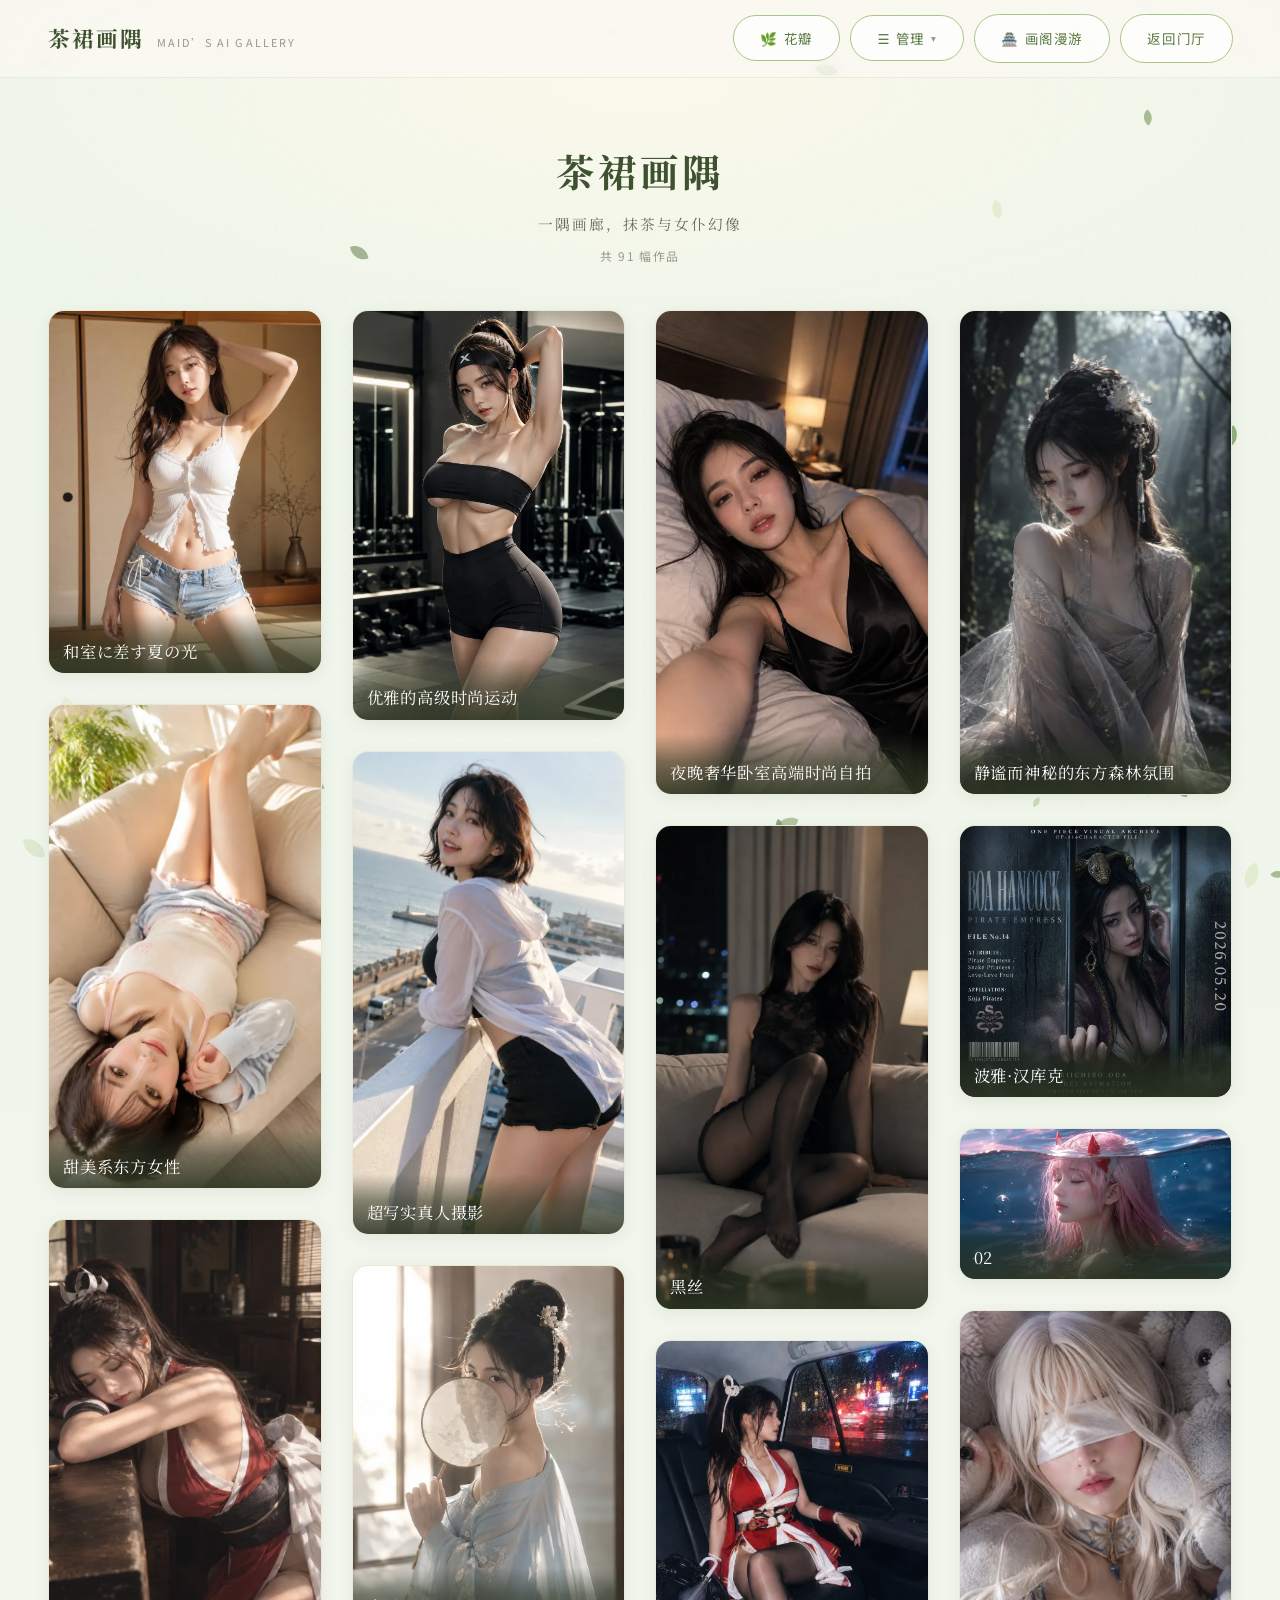
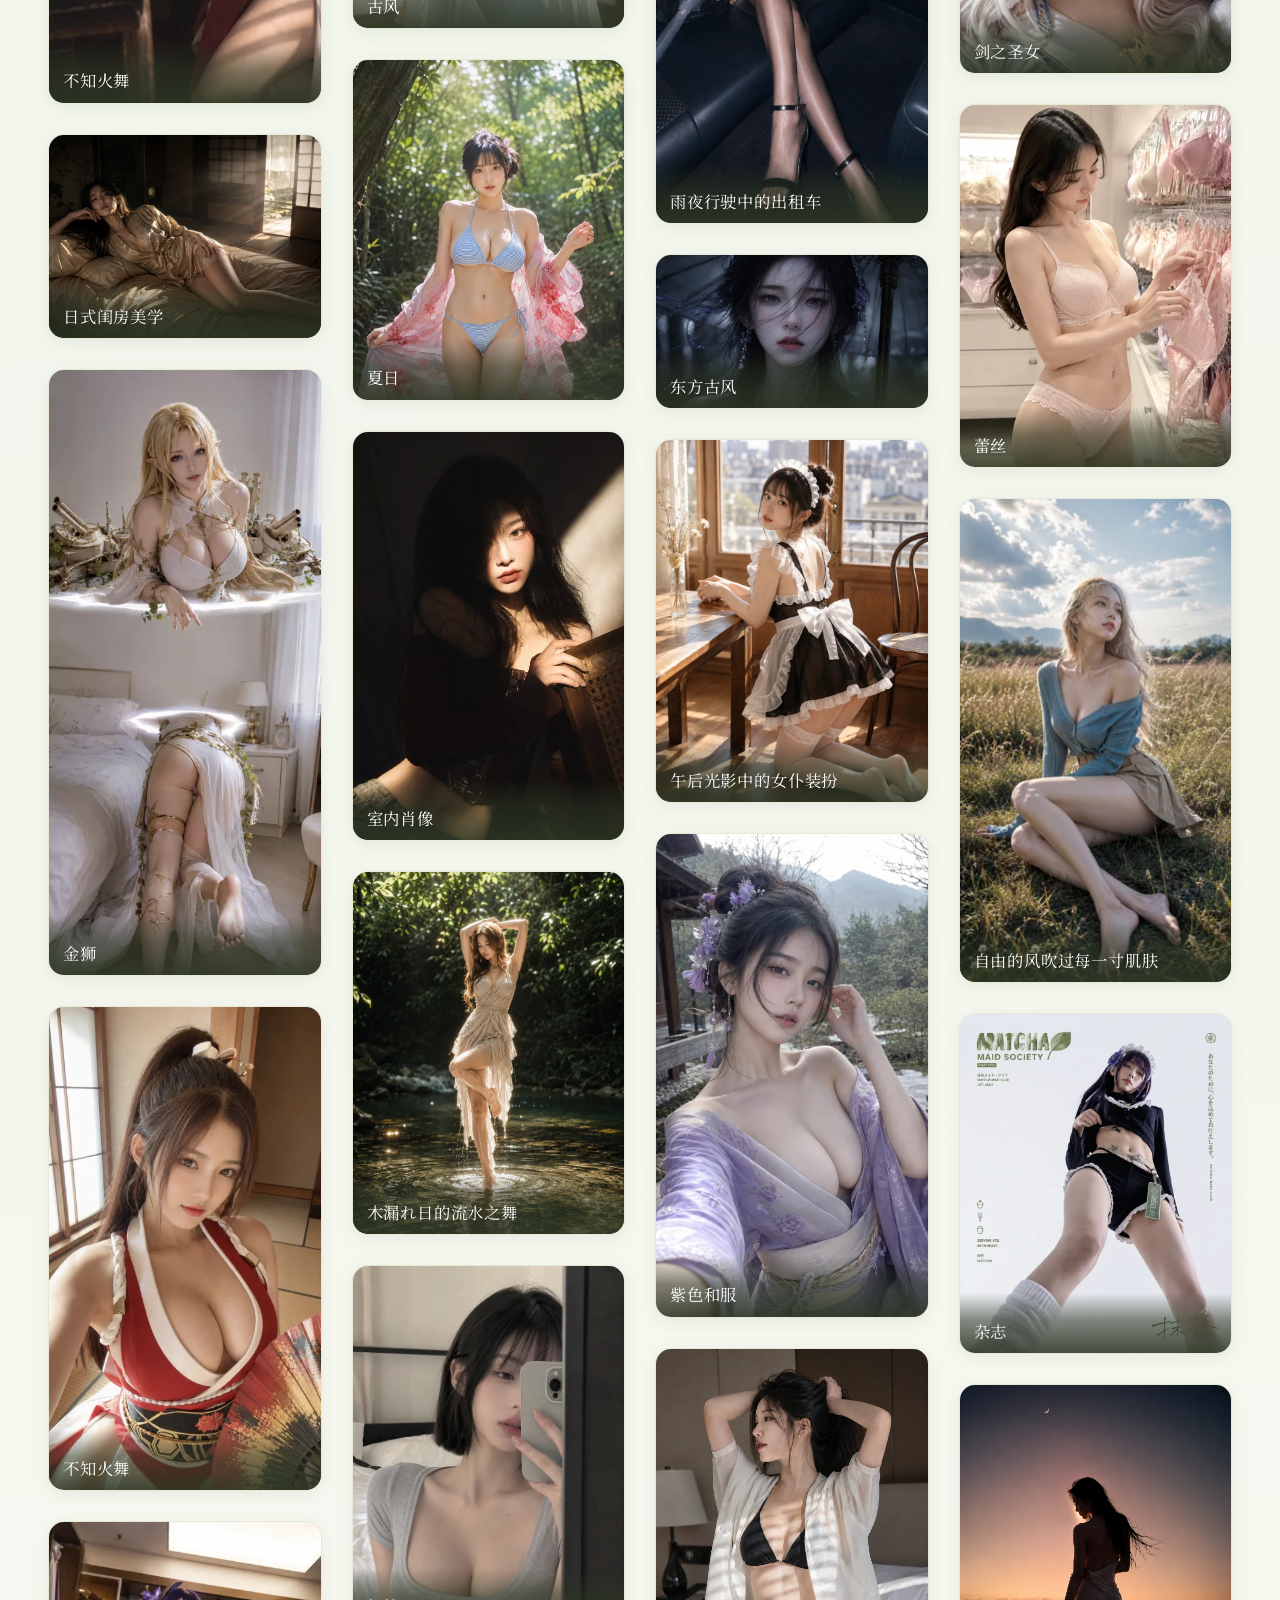
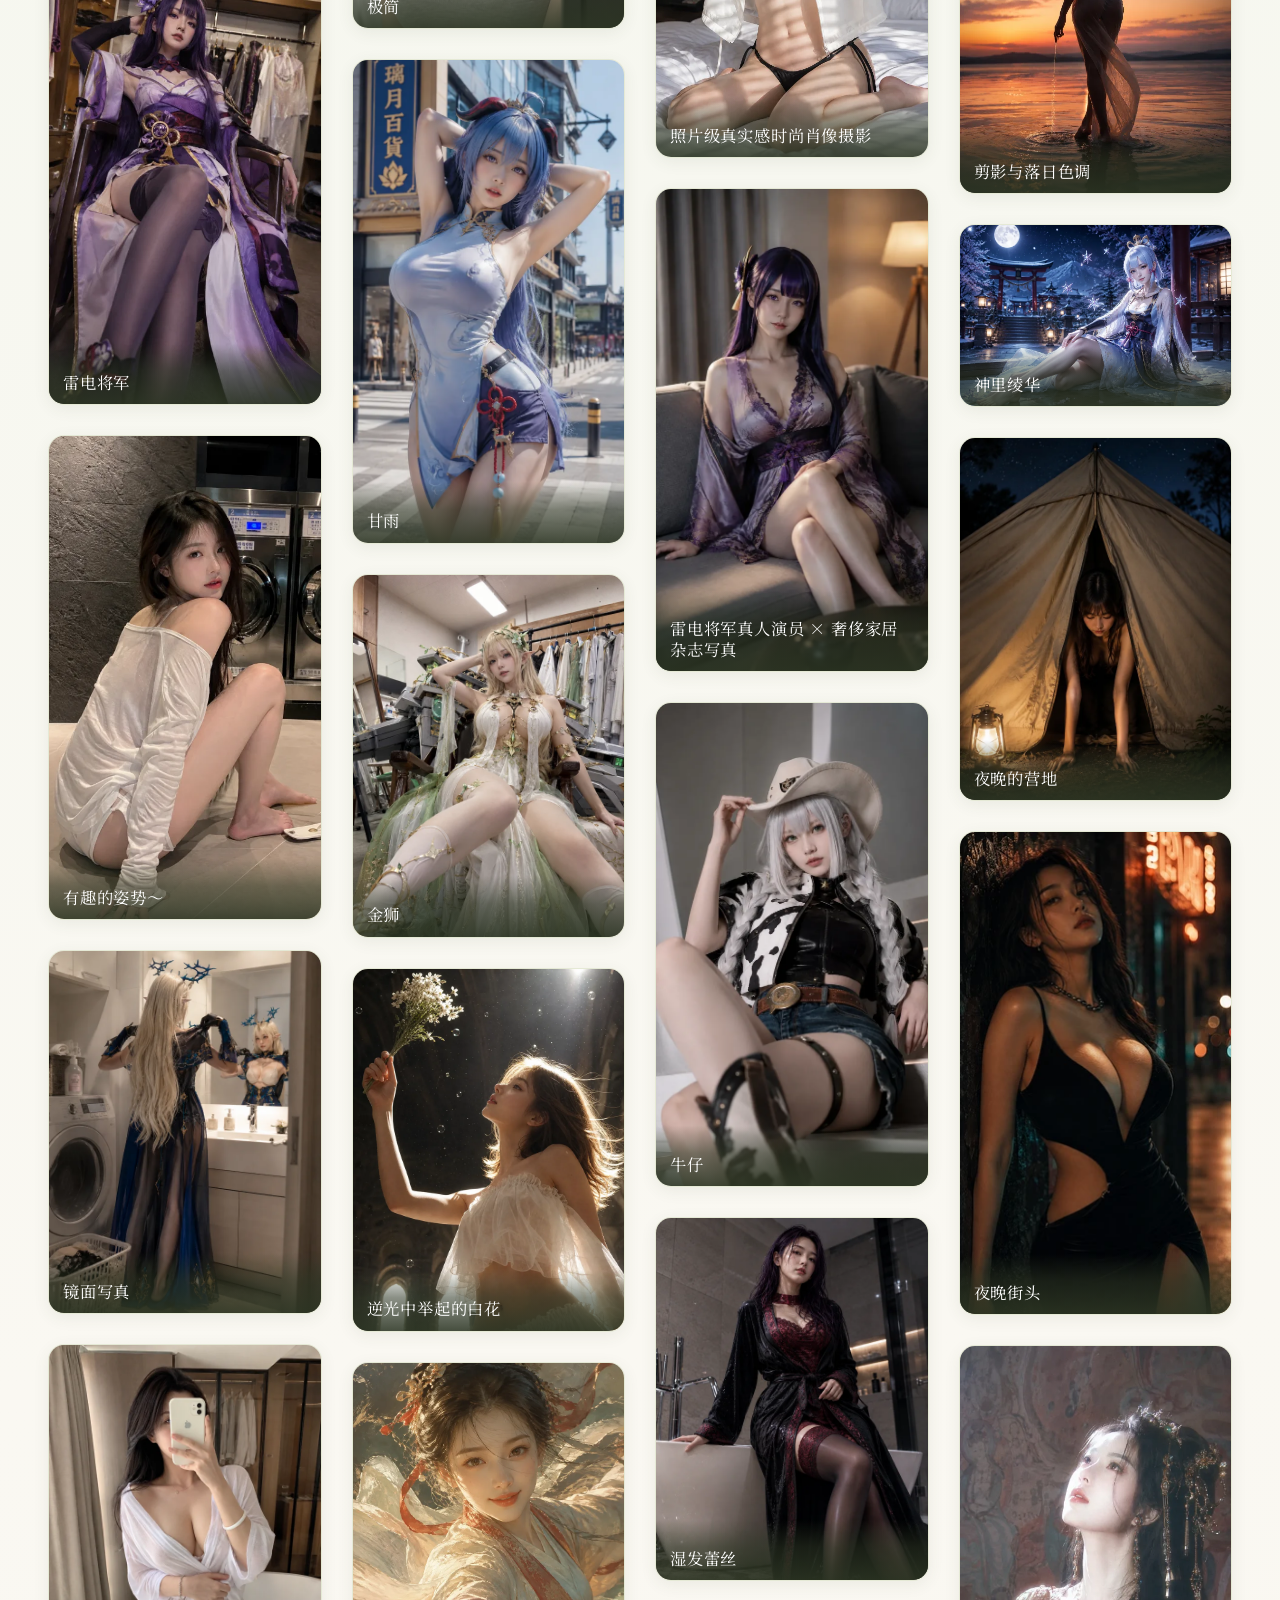
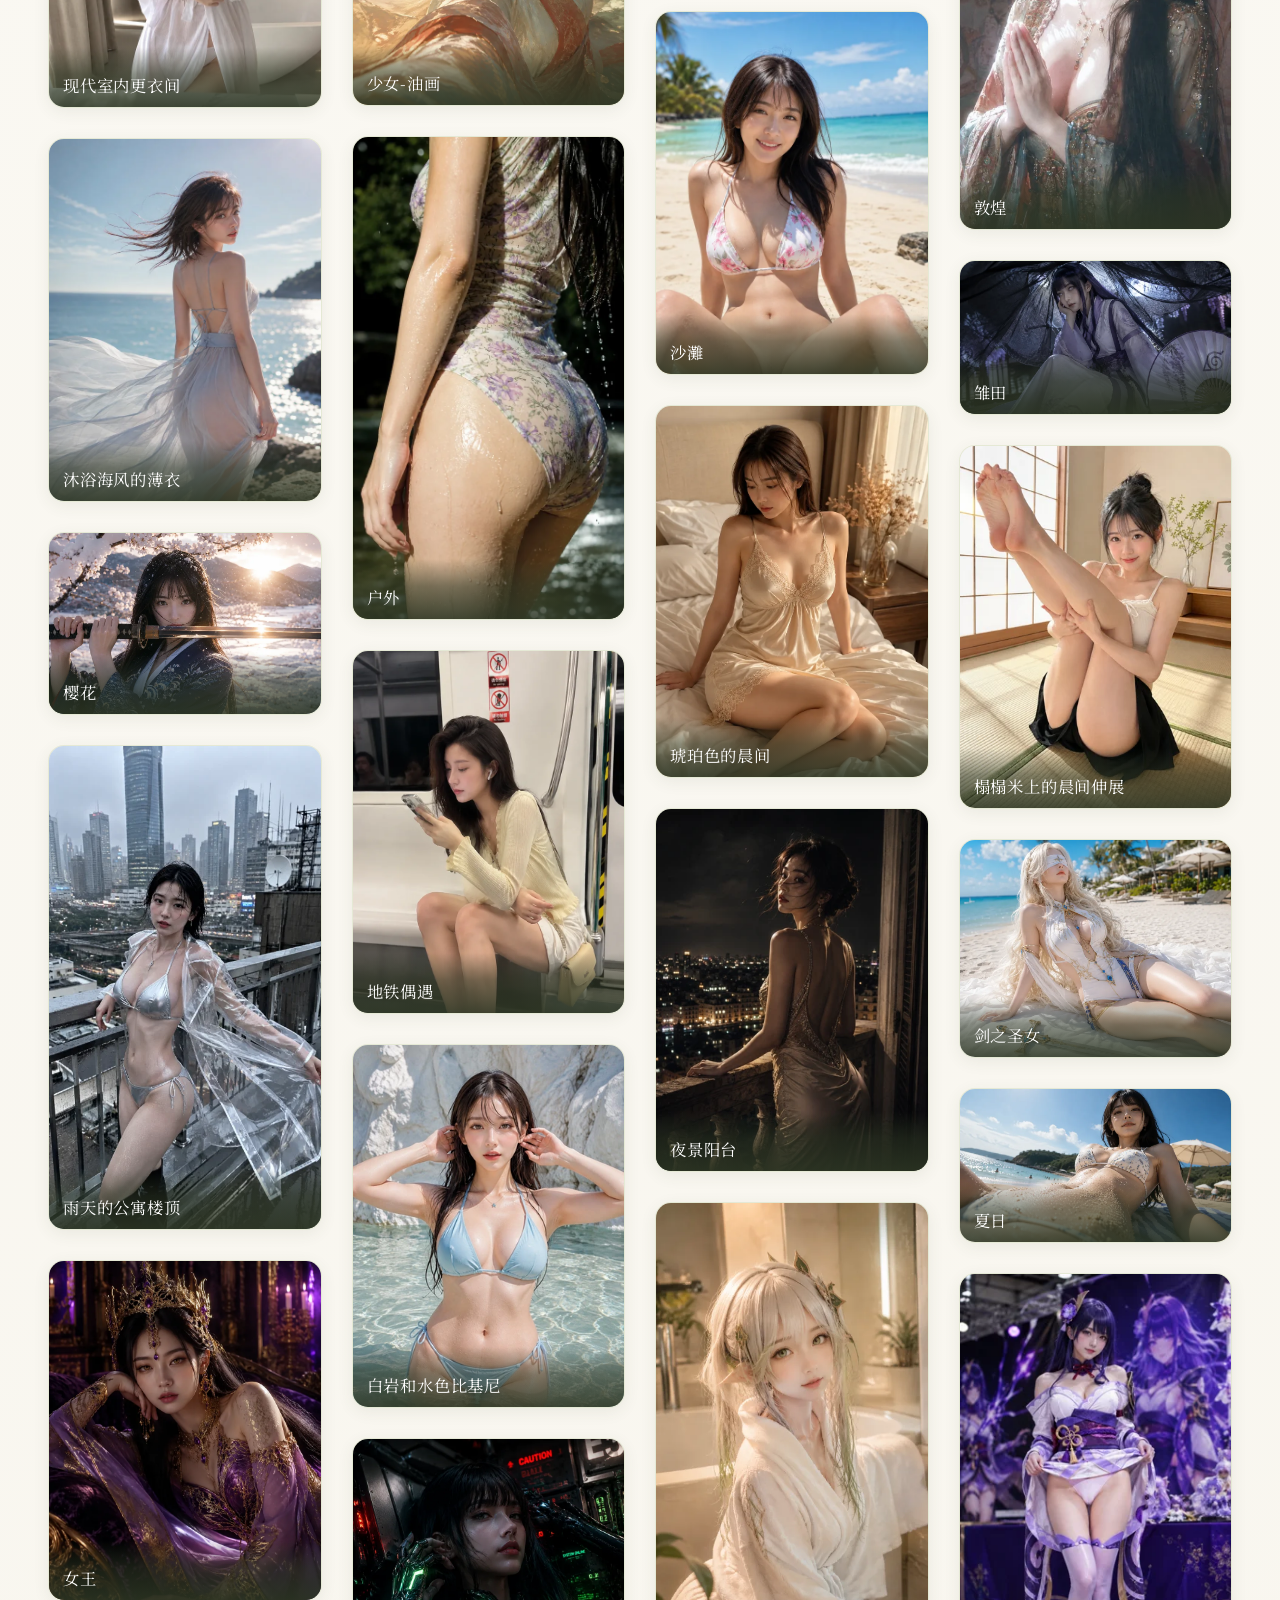
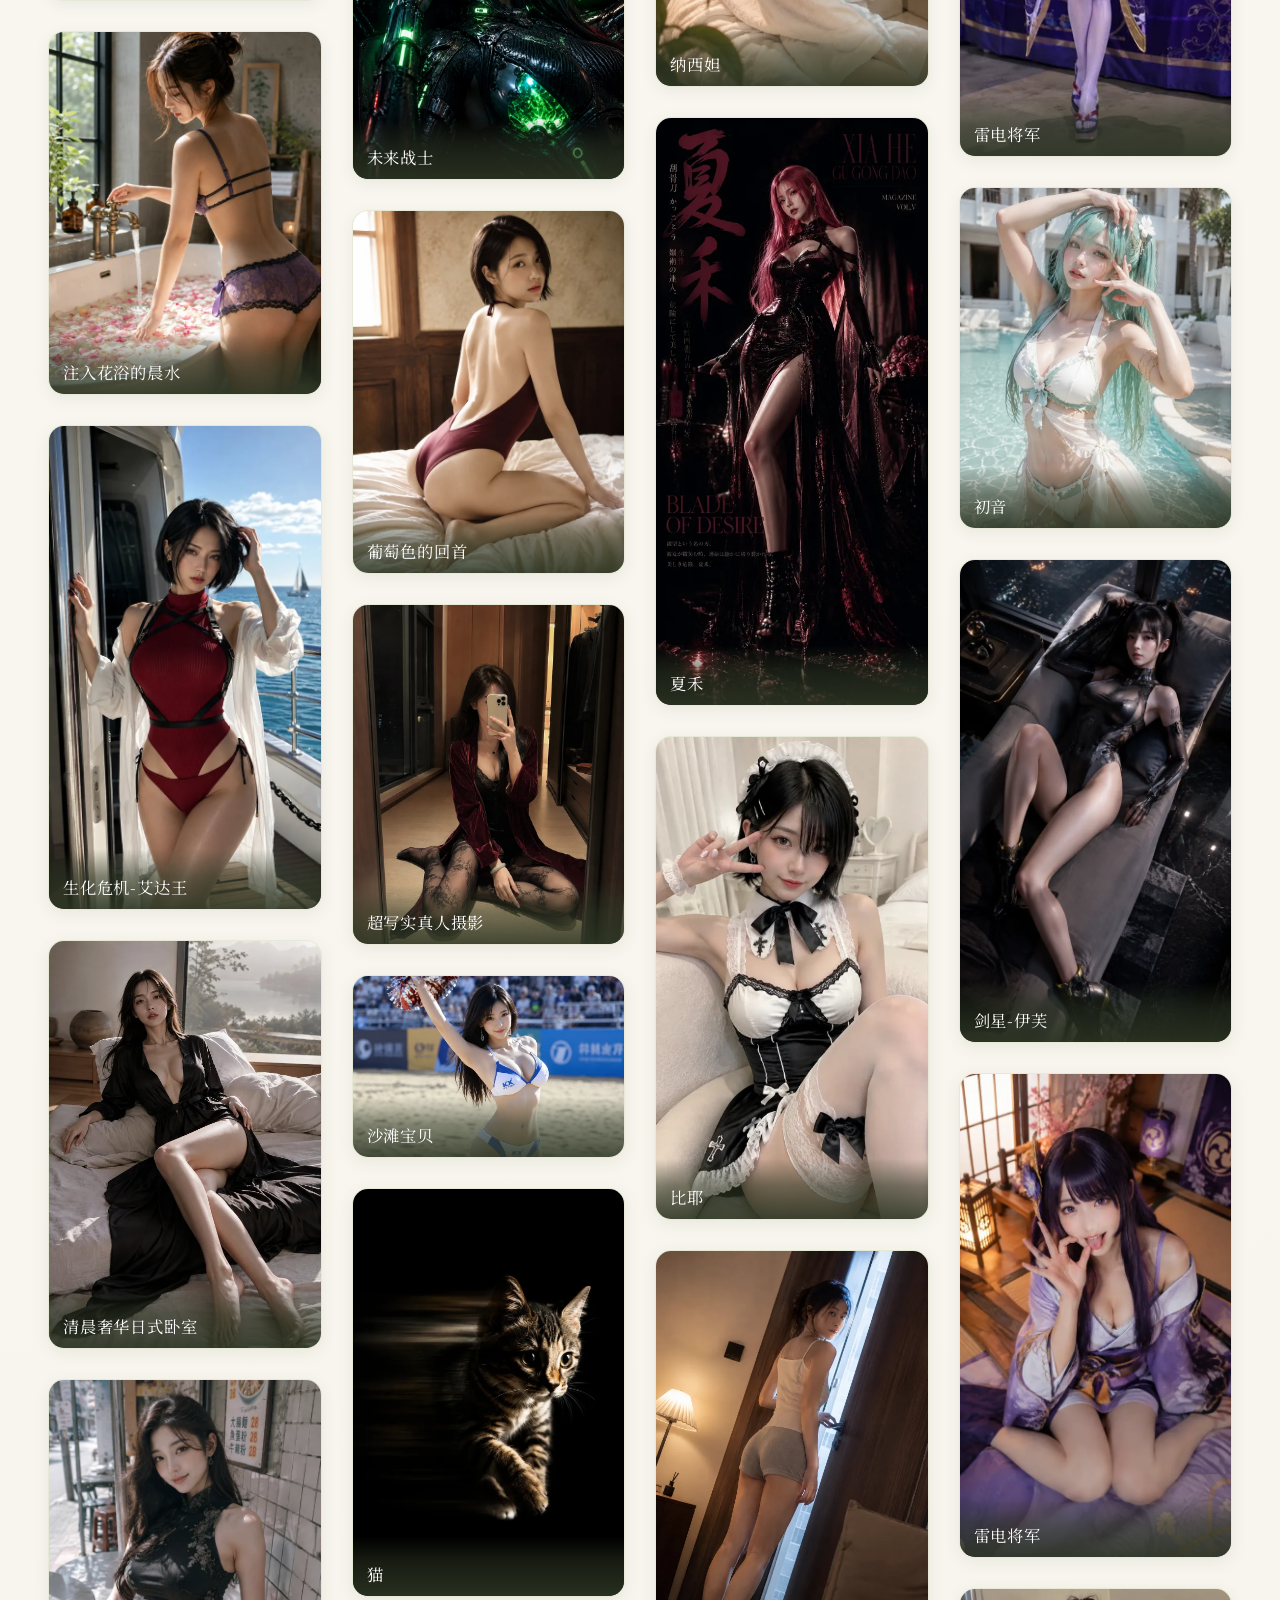
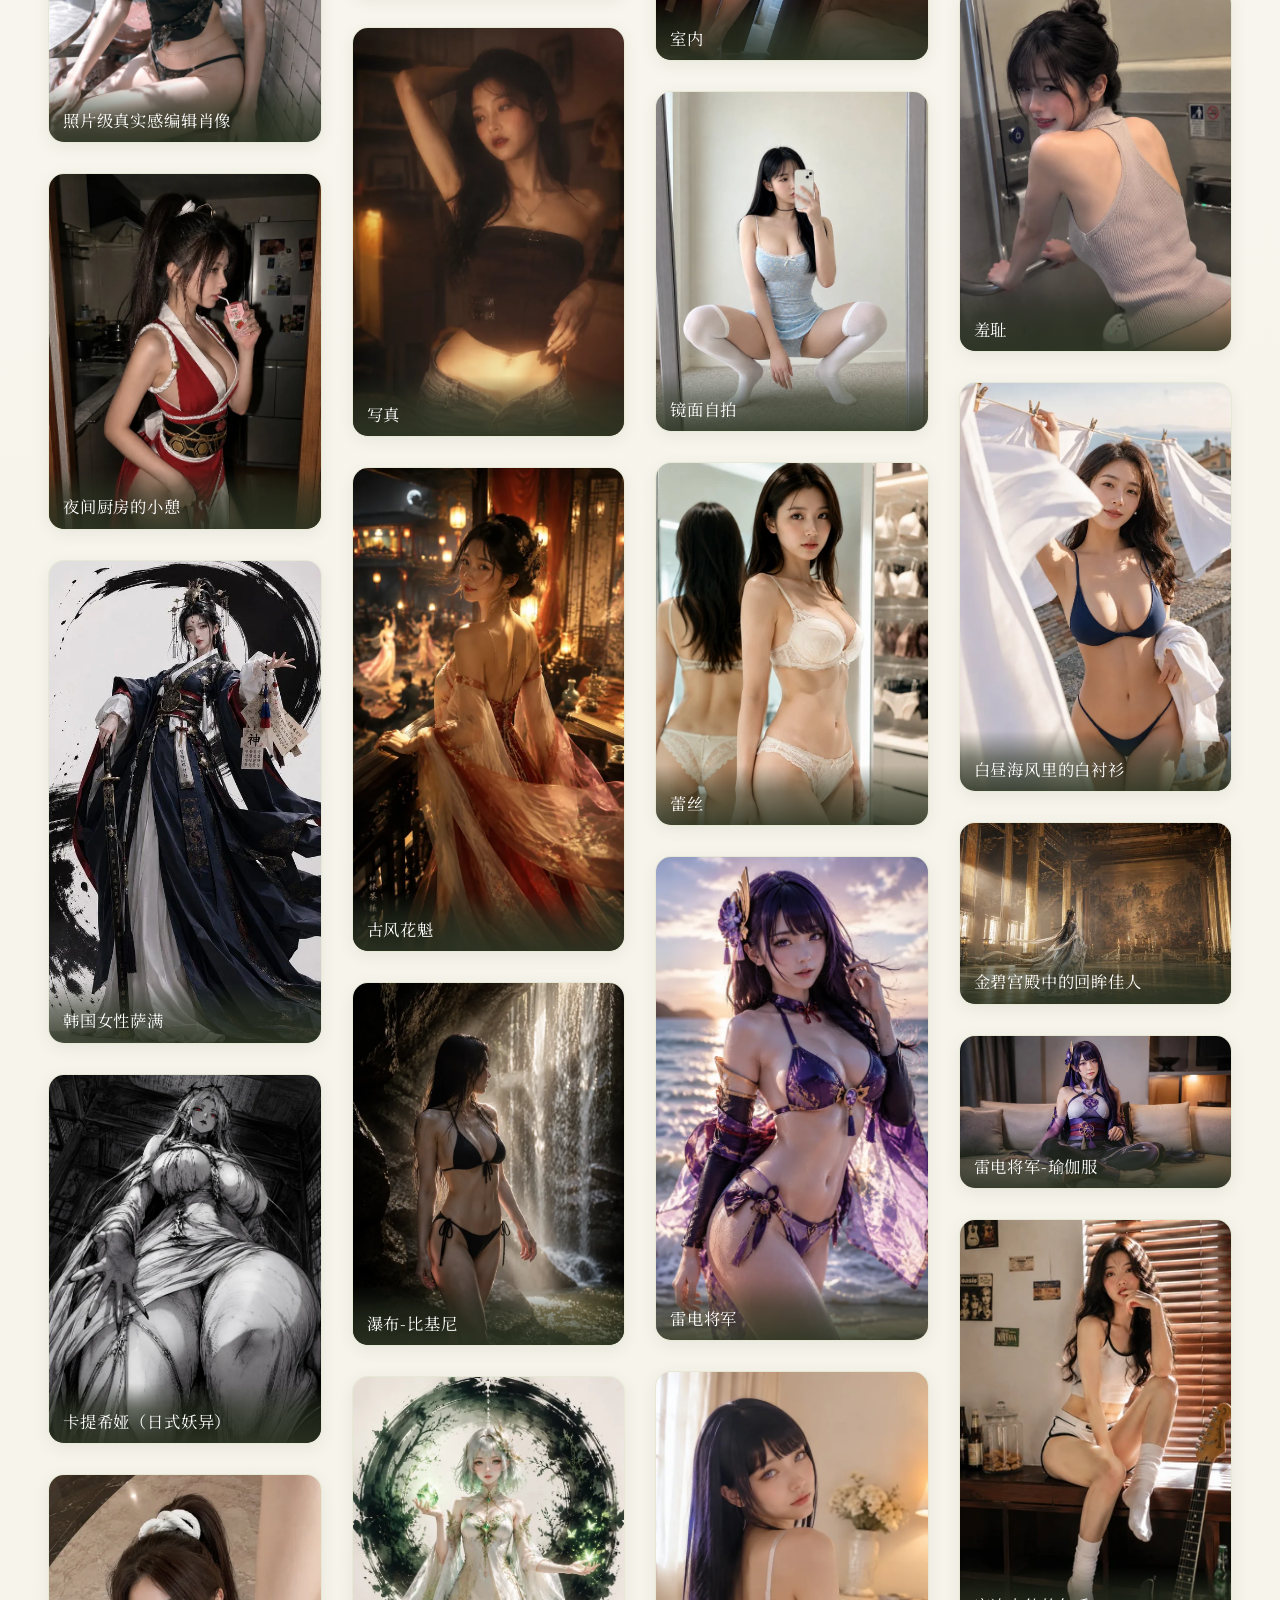
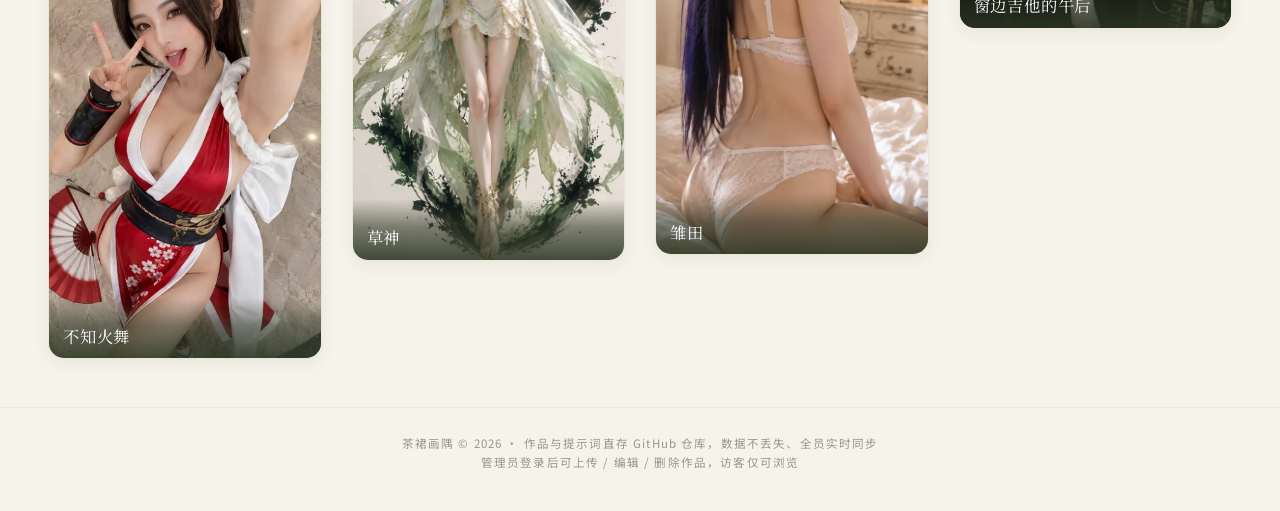
==== commit d8c42bcf: "refactor: 数据层自愈——快照重建/medium/lqip/孤儿清理改由 CI(.github/workflows/heal.yml)在每次 push 自动维护；画廊改实时读 data/art" ====
--- a/gallery.html
+++ b/gallery.html
@@ -148,11 +148,11 @@
     </div>
   </div>
 
-  <!-- 作品数据快照：以 <script> 注入全局变量，绕开沙箱对 fetch 的限制，也更稳健。
-       defer：不阻塞首屏渲染——页面骨架先显示，脚本按序在 DOM 解析后执行。
-      数据快照保持相对路径（github.io）以保证实时同步；main.js/bg.js 主源亦走同源相对路径
-      （jsDelivr @main 会滞后吐旧版，导致上传逻辑/跳转行为不一致），jsDelivr 仅作 onerror 兜底。 -->
-  <script src="data/artworks.js" defer></script>
+  <!-- 作品数据：画廊改为实时读取 data/artworks.json（main.js 内 fetchBuiltin 的兜底分支自动 fetch），
+       不再注入 artworks.js 快照脚本，故 window.__BUILTIN__ 不再被设置。
+       快照改由 CI（.github/workflows/heal.yml）在每次 push 时从 json 自动重建，仅作离线/取数失败的
+       最后兜底，从根上消除“快照与 json 发散”类问题。
+       main.js/bg.js 主源走同源相对路径（jsDelivr @main 会滞后吐旧版），jsDelivr 仅作 onerror 兜底。 -->
   <script src="js/main.js?v=20260905" defer
           onerror="this.onerror=null;(function(){var s=document.createElement('script');s.src='https://cdn.jsdelivr.net/gh/wujieqimei/mopu-huanhui@main/js/main.js';document.body.appendChild(s);})();"></script>
   <script src="js/bg.js?v=20260905" defer
